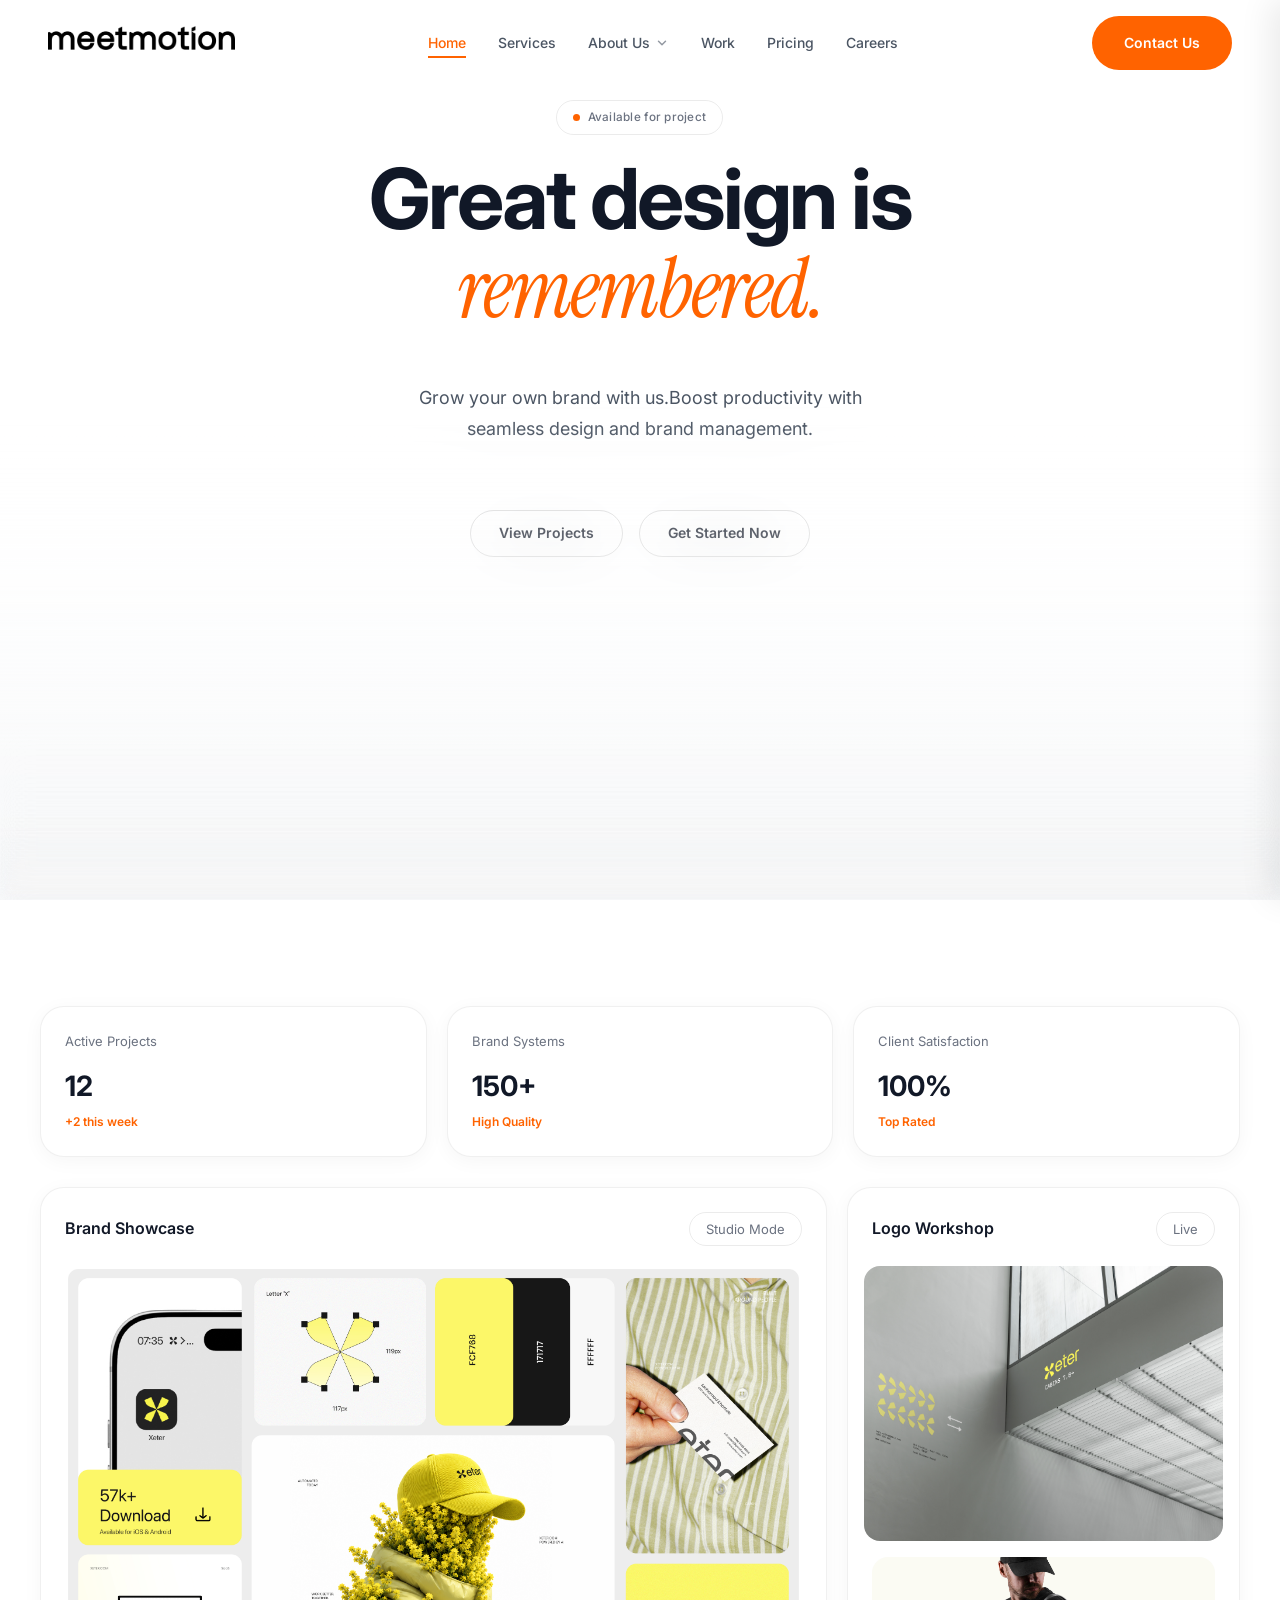
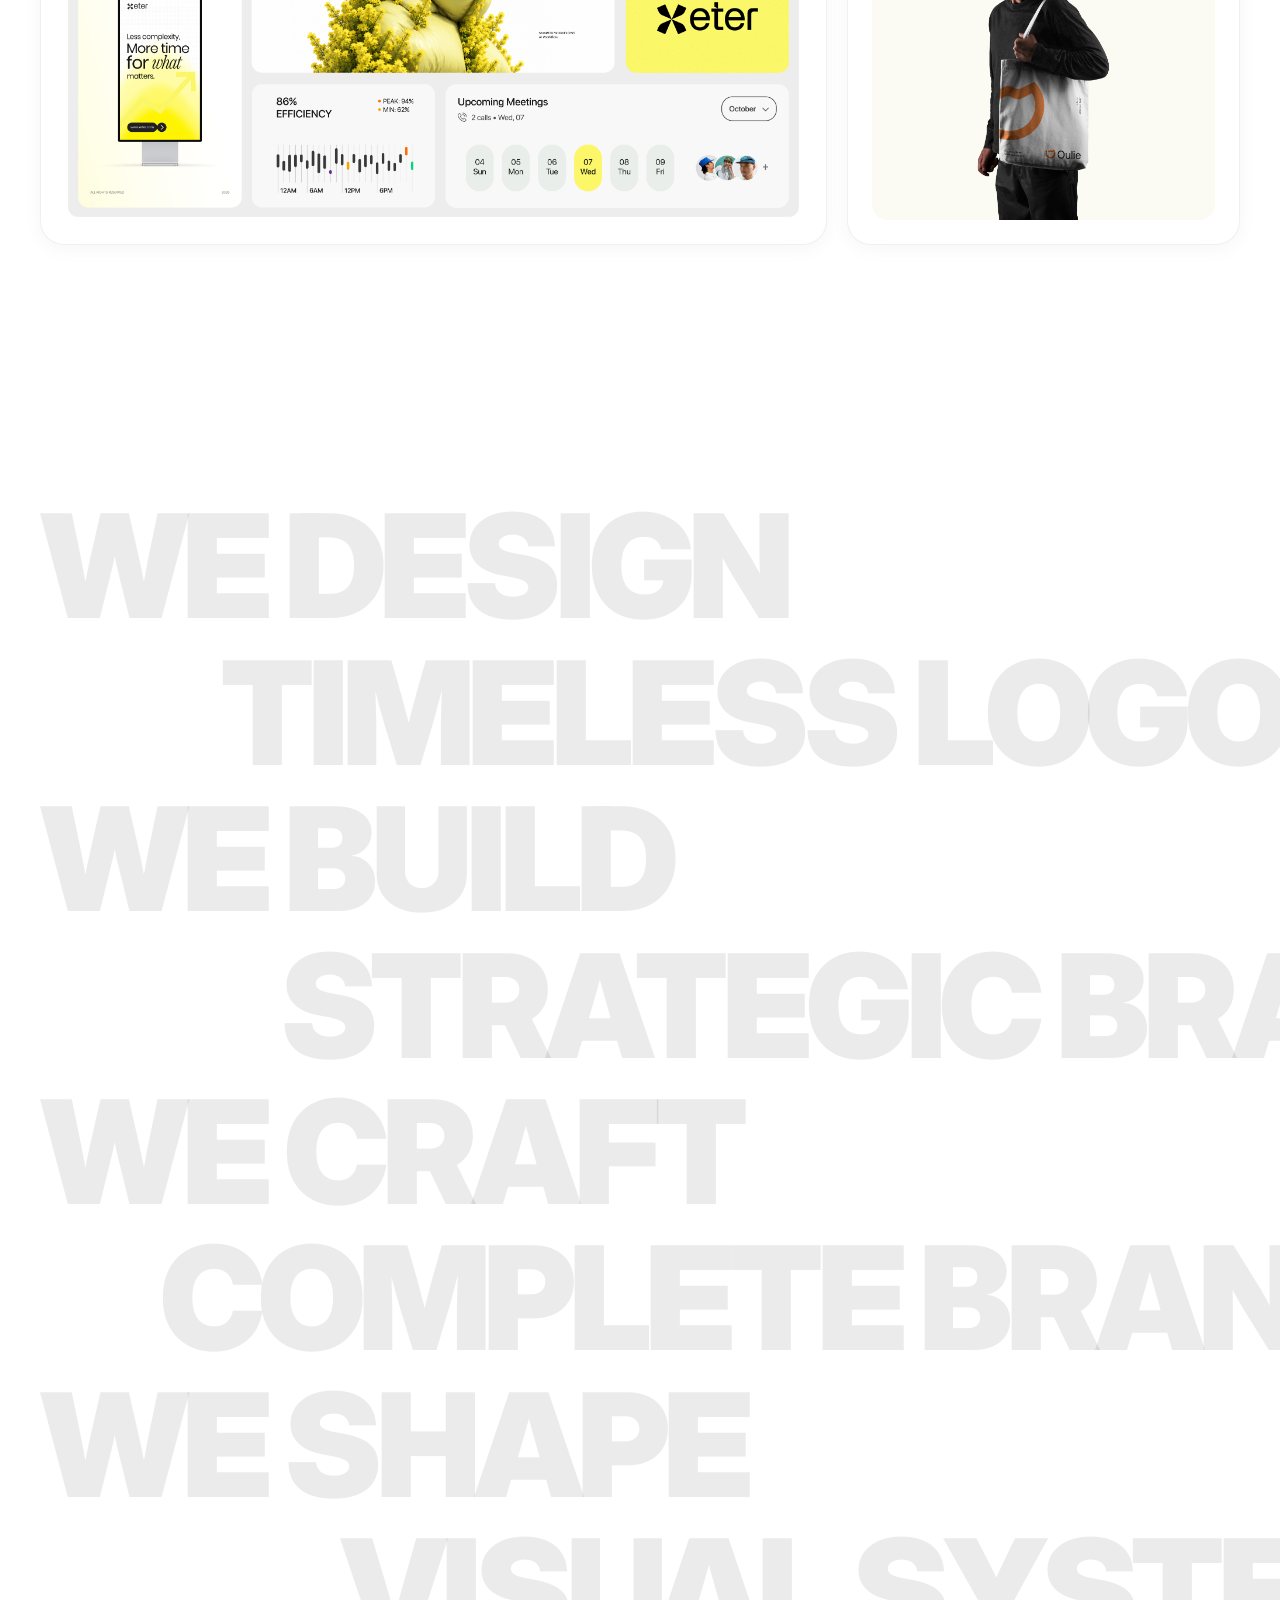
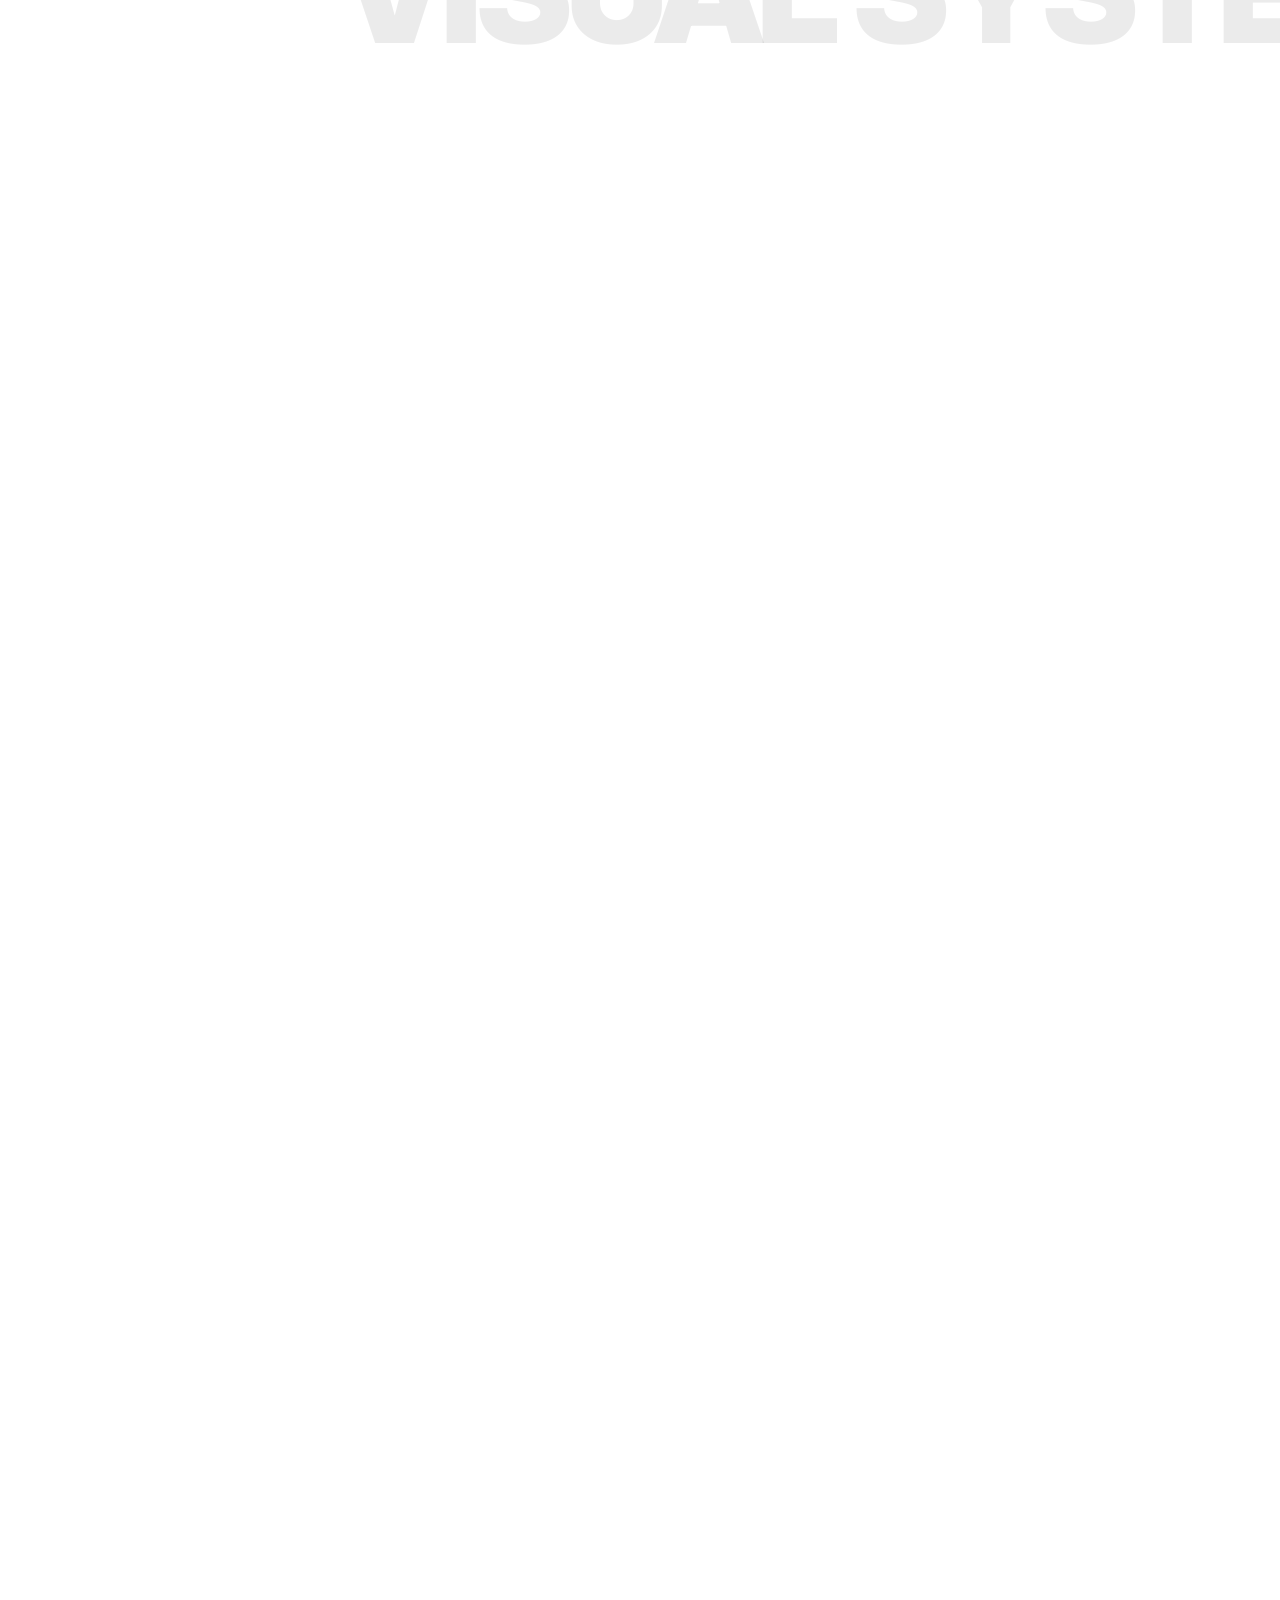
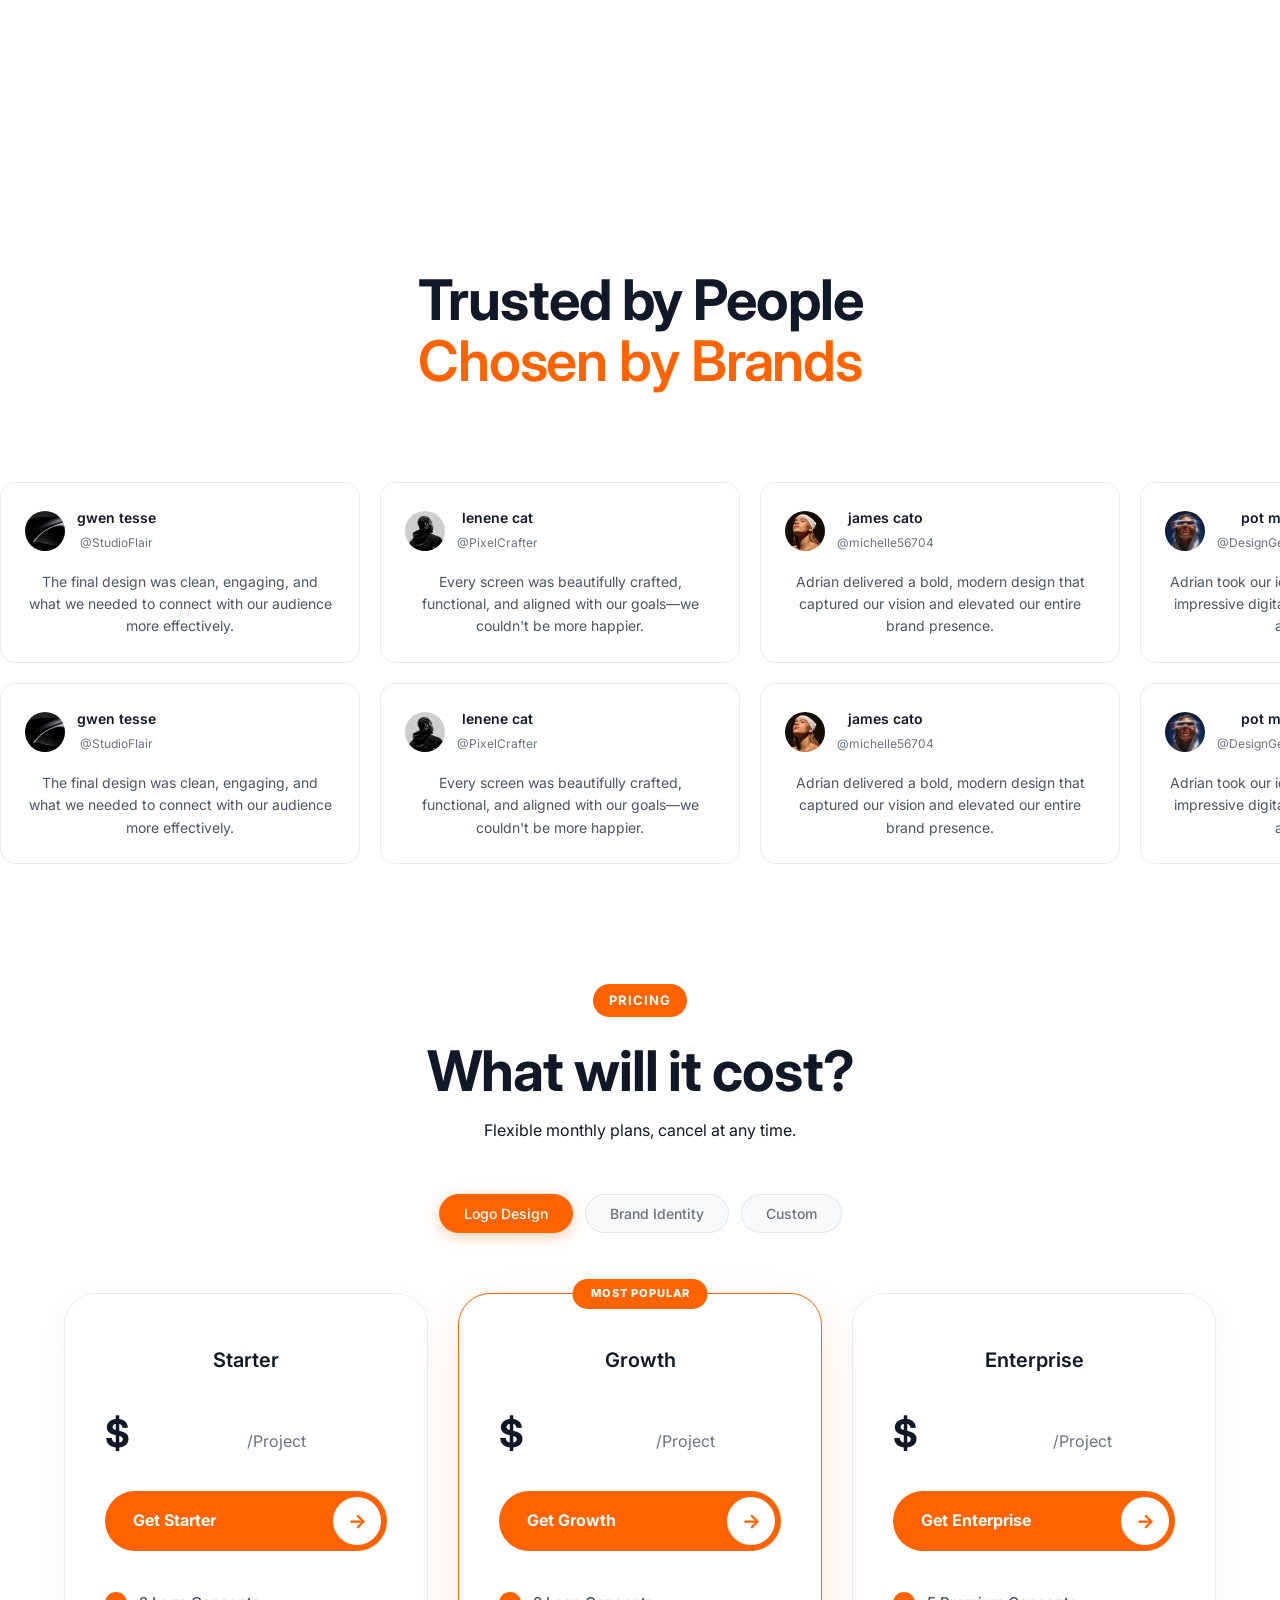
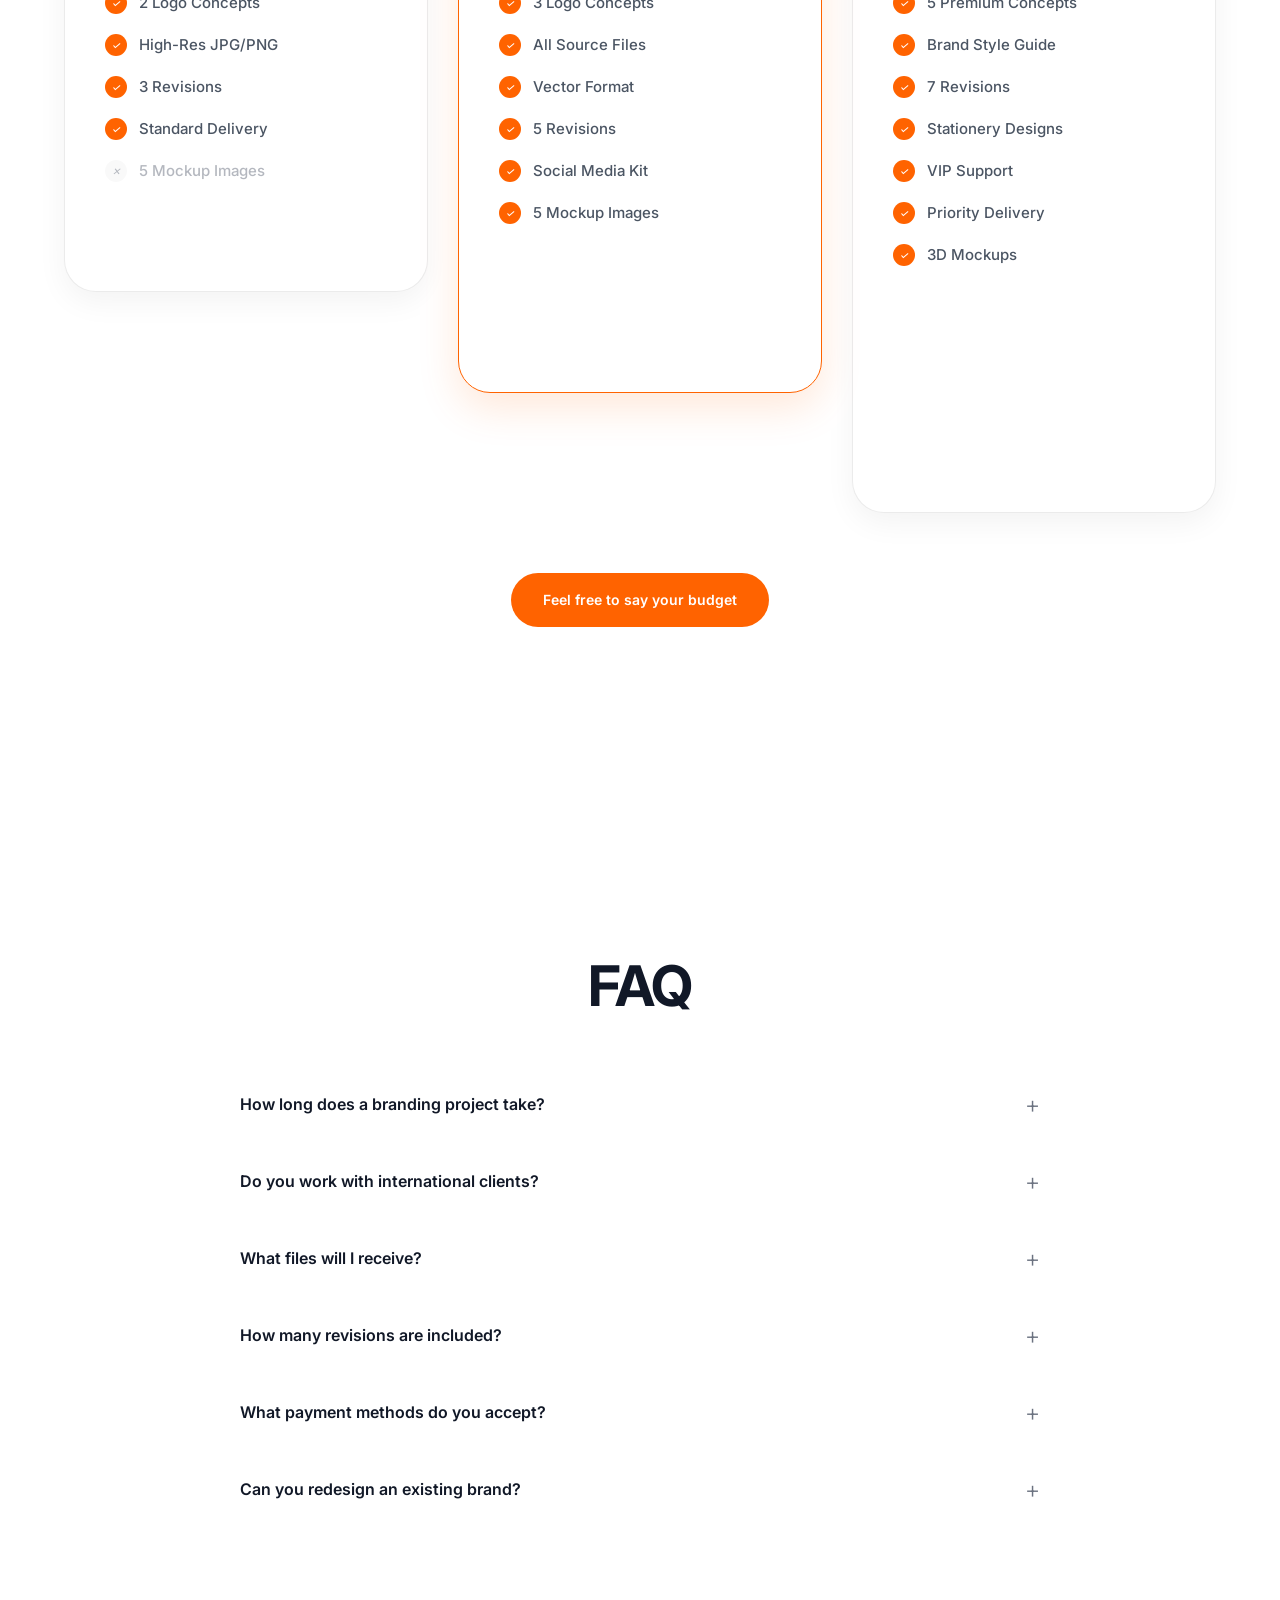
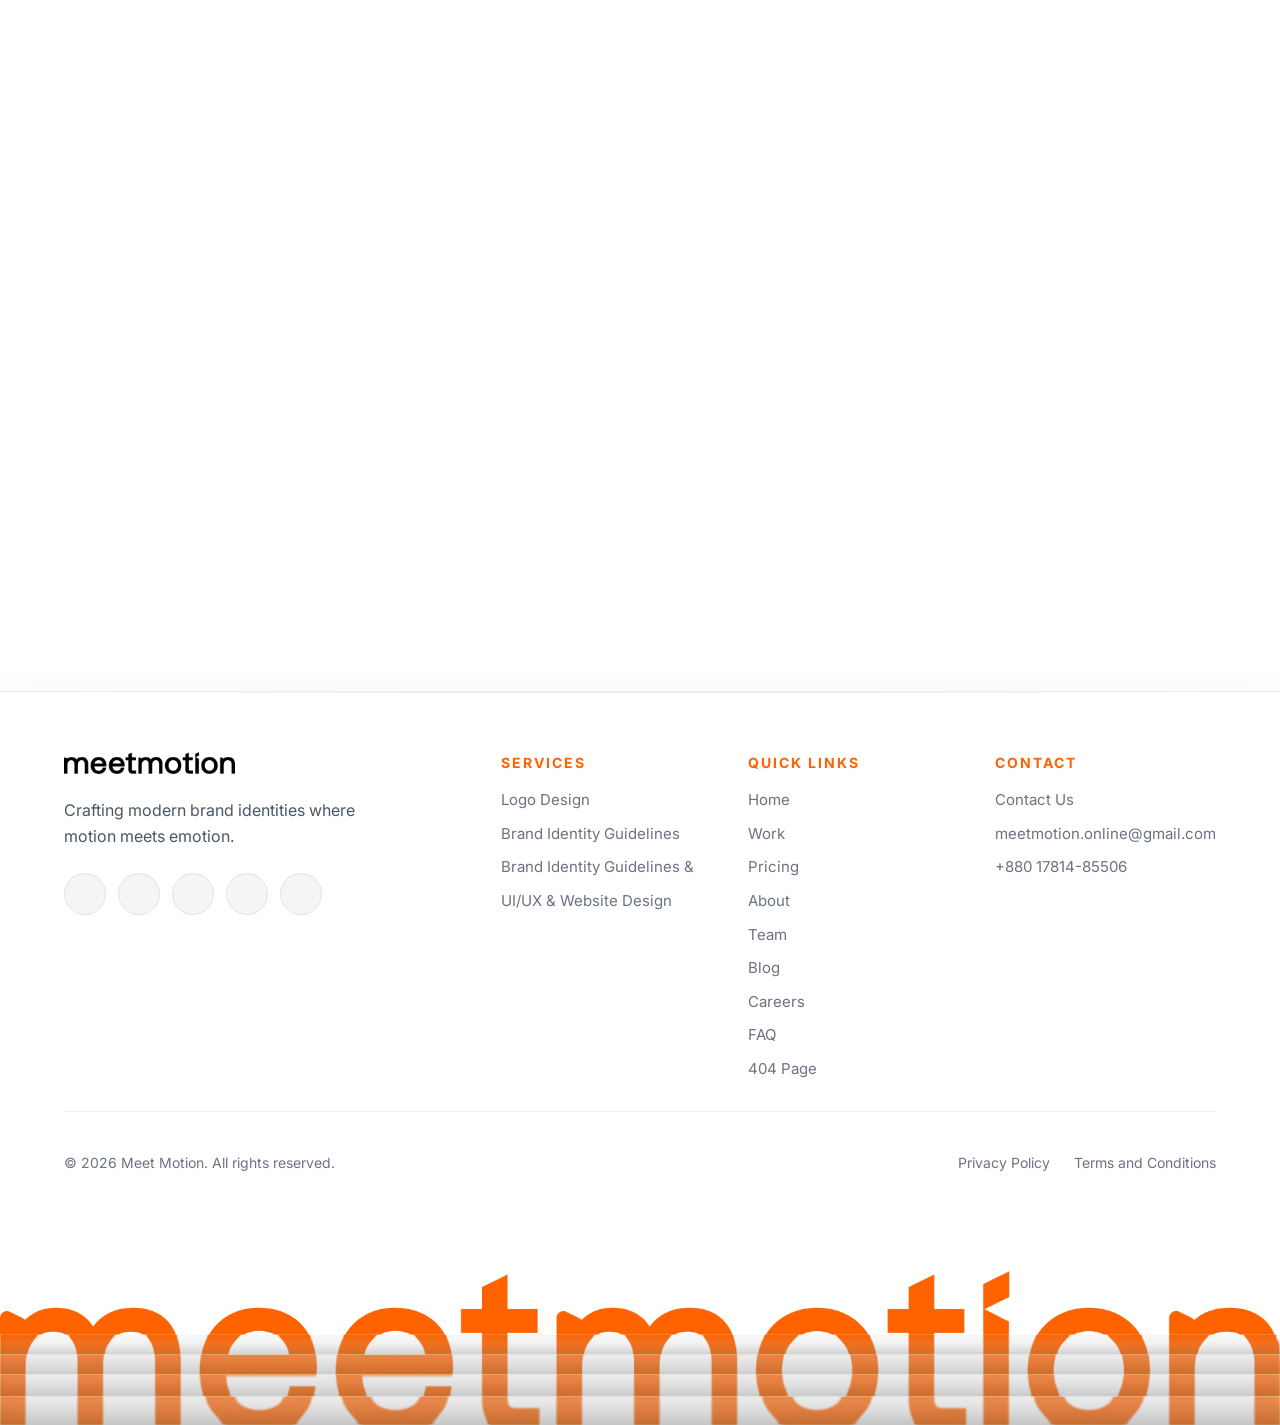
==== index.html @ baa7049e "Update index.html" ====
<!DOCTYPE html>
<html lang="en">

<head>
    <base href="./">
    <meta charset="UTF-8">
    <meta name="viewport" content="width=device-width, initial-scale=1.0">
    <title>Meet Motion - Leading Global Brand Identity & Logo Design Agency</title>
    <meta name="google-site-verification" content="uB5u7b-gd9PgR2e87PWN6yOAzTeaX3mtrgbeI2AuTjE"/>
    <meta name="description"
        content="Grow your own brand with us.Boost productivity with seamless design and brand management.">
    <link rel="icon" type="image/png" sizes="32x32" href="assets/assets/logo/favicon.png">
    <link rel="shortcut icon" type="image/png" href="https://i.pinimg.com/736x/eb/e6/d0/ebe6d096cf34a4b1e7d92ce4741f7234.jpg">
    <link rel="apple-touch-icon" href="https://i.pinimg.com/736x/eb/e6/d0/ebe6d096cf34a4b1e7d92ce4741f7234.jpg">
    <meta name="application-name" content="Meet Motion">
    <meta name="theme-color" content="#ffffff">
    <link rel="sitemap" type="application/xml" title="Sitemap" href="https://meetmotion.cc/sitemap.xml">
    <!-- Facebook -->
    <meta property="og:type" content="website">
    <meta property="og:site_name" content="Meet Motion">
    <meta property="og:url" content="https://meetmotion.cc/">
    <meta property="og:title" content="Meet Motion - Leading Global Brand Identity & Logo Design Agency">
    <meta property="og:description"
        content="Grow your own brand with us. Boost productivity with seamless design and brand management.">
    <meta property="og:image" content="https://i.pinimg.com/736x/c8/25/fd/c825fdcafc73e5d2fc8935066fdfcbcc.jpg">
    <meta name="p:domain_verify" content="a98ca66b0b71af43f98be2a12dd5a432"/>

    <!-- Twitter -->
    <meta name="twitter:card" content="summary_large_image">
    <meta name="twitter:url" content="https://meetmotion.cc/">
    <meta name="twitter:title" content="Meet Motion - Leading Global Brand Identity & Logo Design Agency">
    <meta name="twitter:description"
        content="Grow your own brand with us. Boost productivity with seamless design and brand management.">
    <meta name="twitter:image" content="https://i.pinimg.com/736x/c8/25/fd/c825fdcafc73e5d2fc8935066fdfcbcc.jpg">
    <!-- Fonts -->
    <link rel="preconnect" href="https://fonts.googleapis.com">
    <link rel="preconnect" href="https://fonts.gstatic.com" crossorigin>
    <link
        href="https://fonts.googleapis.com/css2?family=Instrument+Serif:ital@1&family=Inter:wght@300;400;500;600;700;900&family=Playfair+Display:ital,wght@0,700;1,400;1,700&family=Plus+Jakarta+Sans:wght@700&display=swap"
        rel="stylesheet">
    <!-- Phosphor Icons -->
    <script src="https://unpkg.com/@phosphor-icons/web@2.0.3"></script>
    <!-- Swiper CSS -->
    <link rel="stylesheet" href="https://cdn.jsdelivr.net/npm/swiper@11/swiper-bundle.min.css" />
    <!-- Styles -->
    <link rel="stylesheet" href="css/style.css">
    <!-- ===== STRUCTURED DATA (JSON-LD) for Sitelinks ===== -->
    <script type="application/ld+json">
    {
        "@context": "https://schema.org",
        "@type": "WebSite",
        "name": "Meet Motion",
        "alternateName": "Meet Motion Agency",
        "url": "https://meetmotion.cc/",
        "description": "Meet Motion is a leading brand identity and logo design agency. We craft premium visual identities, logos, and strategic brand systems for forward-thinking businesses.",
        "potentialAction": {
            "@type": "SearchAction",
            "target": {
                "@type": "EntryPoint",
                "urlTemplate": "https://meetmotion.cc/?s={search_term_string}"
            },
            "query-input": "required name=search_term_string"
        }
    }
    </script>
    <script type="application/ld+json">
    {
        "@context": "https://schema.org",
        "@type": "Organization",
        "name": "Meet Motion",
        "url": "https://meetmotion.cc/",
        "logo": "https://meetmotion.cc/assets/assets/logo/005.png",
        "sameAs": [
            "https://www.behance.net/meetmotionagency",
            "https://dribbble.com/meetmotionagency",
            "https://www.instagram.com/meetmotion.agency/",
            "https://www.facebook.com/meetmotion.agency/",
            "https://x.com/meet_motion"
        ],
        "contactPoint": {
            "@type": "ContactPoint",
            "telephone": "+880-1781-485506",
            "contactType": "customer service",
            "email": "meetmotion.online@gmail.com"
        }
    }
    </script>
    <script type="application/ld+json">
    {
        "@context": "https://schema.org",
        "@type": "ItemList",
        "name": "Meet Motion Site Navigation",
        "itemListElement": [
            {
                "@type": "SiteLinksSearchBox",
                "position": 1,
                "name": "Meet Motion",
                "url": "https://meetmotion.cc/",
                "description": "Meet Motion is a leading global brand identity & logo design agency. Grow your brand with seamless design and brand management."
            },
            {
                "@type": "ListItem",
                "position": 2,
                "name": "About Us",
                "url": "https://meetmotion.cc/about-us/",
                "description": "Meet Motion is a creative agency redefining brand identities through strategic design and motion. Learn our story, values, and team."
            },
            {
                "@type": "ListItem",
                "position": 3,
                "name": "Our Case Study",
                "url": "https://meetmotion.cc/case-study/",
                "description": "Discover how Meet Motion creates impactful designs that deliver results. Explore our portfolio of brand identities and logo designs."
            },
            {
                "@type": "ListItem",
                "position": 4,
                "name": "Contact Us",
                "url": "https://meetmotion.cc/contact-us/",
                "description": "Get in touch with Meet Motion. An experience design agency focusing on building functional, premium brand identities for your business."
            },
            {
                "@type": "ListItem",
                "position": 5,
                "name": "Services",
                "url": "https://meetmotion.cc/services/",
                "description": "Explore our premium design services — logo design, brand identity guidelines, visual identity systems, and UI/UX design."
            },
            {
                "@type": "ListItem",
                "position": 6,
                "name": "Blog",
                "url": "https://meetmotion.cc/blog/",
                "description": "Insights, ideas, and inspiration from Meet Motion studio — design thinking, brand strategy, and stories behind the brands we build."
            },
            {
                "@type": "ListItem",
                "position": 7,
                "name": "Careers",
                "url": "https://meetmotion.cc/careers/",
                "description": "Join the Meet Motion team. We are hiring passionate designers who value creativity, clarity, and collaboration."
            }
        ]
    }
    </script>
</head>

<body class="home">
    <div class="cursor-follower"></div>
    <div class="bottom-blur" aria-hidden="true">
        <span></span><span></span><span></span><span></span><span></span>
    </div>

   

    <!-- ============ NAVBAR ============ -->
    <header class="navbar" id="navbar">
        <div class="navbar__container">
            <a href="./" class="navbar__logo">
                <img src="assets/assets/logo/005.png" alt="Meet Motion Logo" class="navbar__logo-img">
            </a>
            <nav class="navbar__nav hidden-mobile">
                <a href="./" class="navbar__link active" aria-current="page">Home</a>
                <a href="services/" class="navbar__link">Services</a>
                <!-- About Us Dropdown -->
                <div class="navbar__dropdown">
                    <button class="navbar__dropdown-trigger" aria-haspopup="true">
                        <span class="navbar__dropdown-text">About Us</span>
                        <svg class="navbar__dropdown-chevron" viewBox="0 0 24 24" fill="none" stroke="currentColor"
                            stroke-width="2.5" stroke-linecap="round" stroke-linejoin="round">
                            <polyline points="6 9 12 15 18 9" />
                        </svg>
                    </button>
                    <div class="navbar__dropdown-menu" role="menu">
                        <div class="navbar__dropdown-menu-inner">
                            <a href="about-us/" class="navbar__dropdown-item" role="menuitem">
                                <span class="navbar__dropdown-item-icon"><i class="ph ph-info"></i></span>
                                About Us
                            </a>
                            <a href="team/" class="navbar__dropdown-item" role="menuitem">
                                <span class="navbar__dropdown-item-icon"><i class="ph ph-users-three"></i></span>
                                Meet our team
                            </a>
                            <a href="blog/" class="navbar__dropdown-item" role="menuitem">
                                <span class="navbar__dropdown-item-icon"><i class="ph ph-users-three"></i></span>
                                Blog
                            </a>
                            <div class="navbar__dropdown-divider"></div>
                            <a href="blog/" class="navbar__dropdown-item" role="menuitem">
                                <span class="navbar__dropdown-item-icon"><i class="ph ph-tag"></i></span>
                                Tag
                            </a>
                            <a href="404/" class="navbar__dropdown-item" role="menuitem">
                                <span class="navbar__dropdown-item-icon"><i class="ph ph-warning-circle"></i></span>
                                404
                            </a>
                        </div>
                    </div>
                </div>
                <a href="case-study/" class="navbar__link">Work</a>
                <a href="pricing-plan/" class="navbar__link">Pricing</a>
                <a href="careers/" class="navbar__link">Careers</a>
            </nav>
            <a href="contact-us/" class="btn btn--premium hidden-mobile"><span class="btn-text-roll"
                    data-text="Contact Us">Contact Us</span></a>
            <button class="navbar__hamburger hidden-desktop" id="hamburger" aria-label="Open menu">
                <span></span><span></span><span></span>
            </button>
        </div>
        <!-- Mobile Menu Overlay -->
        <div class="navbar__mobile-overlay" id="mobileOverlay"></div>

        <!-- Mobile Menu -->
        <div class="navbar__mobile-menu" id="mobileMenu">
            <a href="./" class="navbar__mobile-link active" aria-current="page">Home</a>
            <a href="services/" class="navbar__mobile-link">Services</a>
            <!-- About Us Mobile Dropdown -->
            <div class="navbar__mobile-dropdown">
                <div class="navbar__mobile-dropdown-trigger" id="mobileAboutTrigger">
                    About Us
                    <svg class="navbar__dropdown-chevron" viewBox="0 0 24 24" fill="none" stroke="currentColor"
                        stroke-width="2.5" stroke-linecap="round" stroke-linejoin="round">
                        <polyline points="6 9 12 15 18 9" />
                    </svg>
                </div>
                <div class="navbar__mobile-dropdown-list" id="mobileAboutList">
                    <a href="about-us/" class="navbar__mobile-link">About Us</a>
                    <a href="team/" class="navbar__mobile-link">Meet our team</a>
                    <a href="blog/" class="navbar__mobile-link">Tag</a>
                    <a href="404/" class="navbar__mobile-link">404</a>
                </div>
            </div>
            <a href="case-study/" class="navbar__mobile-link">Work</a>
            <a href="pricing-plan/" class="navbar__mobile-link">Pricing</a>
            <a href="blog/" class="navbar__mobile-link">Blog</a>
            <a href="careers/" class="navbar__mobile-link">Careers</a>
            <a href="contact-us/" class="navbar__mobile-link">Contact Us</a>
            <div class="footer__socials navbar__mobile-socials">
                <a href="https://www.behance.net/meetmotionagency" target="_blank" rel="noopener noreferrer"
                    class="footer__social-link" aria-label="Behance">
                    <i class="ph ph-behance-logo"></i>
                </a>
                <a href="https://dribbble.com/meetmotionagency" target="_blank" rel="noopener noreferrer"
                    class="footer__social-link" aria-label="Dribbble">
                    <i class="ph ph-dribbble-logo"></i>
                </a>
                <a href="https://www.instagram.com/meetmotion.agency/" target="_blank" rel="noopener noreferrer"
                    class="footer__social-link" aria-label="Instagram">
                    <i class="ph ph-instagram-logo"></i>
                </a>
                <a href="https://www.facebook.com/meetmotion.agency/" target="_blank" rel="noopener noreferrer"
                    class="footer__social-link" aria-label="Facebook">
                    <i class="ph ph-facebook-logo"></i>
                </a>
                <a href="https://x.com/meet_motion" target="_blank" rel="noopener noreferrer"
                    class="footer__social-link" aria-label="Twitter">
                    <i class="ph ph-twitter-logo"></i>
                </a>
            </div>
        </div>
    </header>

    <!-- ============ HERO ============ -->
    <section class="hero" id="hero">
        <div class="container">
            <div class="hero__badge reveal">
                <span class="hero__badge-dot"></span>
                <span>Available for project</span>
            </div>
            <h1 class="hero__title">
                Great design is<br><em class="hero__italic">remembered.</em>
            </h1><br>
            <p class="hero__subtitle reveal" style="--delay:0.5s">
                Grow your own brand with us.Boost productivity with <br>seamless design and brand management.
            </p><br>
            <div class="hero__ctas reveal" style="--delay:0.7s">
                <a href="case-study/" class="btn btn--outline"><span class="btn-text-roll"
                        data-text="View Projects">View
                        Projects</span></a>
                <a href="pricing-plan/" class="btn btn--outline"><span class="btn-text-roll"
                        data-text="Get Started Now">Get Started Now</span></a>
            </div>
            <br><br>
            <!-- Logo Marquee -->
            <div class="logo-marquee-wrap reveal" style="--delay:0.9s">
                <div class="logo-marquee__track logo-marquee__track--left">
                    <div class="logo-marquee__inner">
                    <img src="assets/assets/moving logo/1.png" alt="Client Logo" class="logo-marquee__img">
                    <img src="assets/assets/moving logo/2.png" alt="Client Logo" class="logo-marquee__img">
                    <img src="assets/assets/moving logo/3.png" alt="Client Logo" class="logo-marquee__img">
                    <img src="assets/assets/moving logo/4.png" alt="Client Logo" class="logo-marquee__img">
                    <img src="assets/assets/moving logo/5.png" alt="Client Logo" class="logo-marquee__img">
                    <img src="assets/assets/moving logo/6.png" alt="Client Logo" class="logo-marquee__img">
                    <img src="assets/assets/moving logo/7.png" alt="Client Logo" class="logo-marquee__img">
                    <img src="assets/assets/moving logo/8.png" alt="Client Logo" class="logo-marquee__img">
                    <img src="assets/assets/moving logo/9.png" alt="Client Logo" class="logo-marquee__img">
                    <img src="assets/assets/moving logo/10.png" alt="Client Logo" class="logo-marquee__img">
                    <img src="assets/assets/moving logo/11.png" alt="Client Logo" class="logo-marquee__img">
                    <img src="assets/assets/moving logo/12.png" alt="Client Logo" class="logo-marquee__img">
                    <img src="assets/assets/moving logo/1.png" alt="Client Logo" class="logo-marquee__img">
                    <img src="assets/assets/moving logo/2.png" alt="Client Logo" class="logo-marquee__img">
                    <img src="assets/assets/moving logo/3.png" alt="Client Logo" class="logo-marquee__img">
                    <img src="assets/assets/moving logo/4.png" alt="Client Logo" class="logo-marquee__img">
                    </div>
                </div>
                <div class="logo-marquee__track logo-marquee__track--right">
                    <div class="logo-marquee__inner">
                    <img src="assets/assets/moving logo/4.png" alt="Client Logo" class="logo-marquee__img">
                    <img src="assets/assets/moving logo/3.png" alt="Client Logo" class="logo-marquee__img">
                    <img src="assets/assets/moving logo/2.png" alt="Client Logo" class="logo-marquee__img">
                    <img src="assets/assets/moving logo/1.png" alt="Client Logo" class="logo-marquee__img">
                    <img src="assets/assets/moving logo/12.png" alt="Client Logo" class="logo-marquee__img">
                    <img src="assets/assets/moving logo/11.png" alt="Client Logo" class="logo-marquee__img">
                    <img src="assets/assets/moving logo/10.png" alt="Client Logo" class="logo-marquee__img">
                    <img src="assets/assets/moving logo/9.png" alt="Client Logo" class="logo-marquee__img">
                    <img src="assets/assets/moving logo/8.png" alt="Client Logo" class="logo-marquee__img">
                    <img src="assets/assets/moving logo/7.png" alt="Client Logo" class="logo-marquee__img">
                    <img src="assets/assets/moving logo/6.png" alt="Client Logo" class="logo-marquee__img">
                    <img src="assets/assets/moving logo/5.png" alt="Client Logo" class="logo-marquee__img">
                    <img src="assets/assets/moving logo/4.png" alt="Client Logo" class="logo-marquee__img">
                    <img src="assets/assets/moving logo/3.png" alt="Client Logo" class="logo-marquee__img">
                    <img src="assets/assets/moving logo/2.png" alt="Client Logo" class="logo-marquee__img">
                    <img src="assets/assets/moving logo/1.png" alt="Client Logo" class="logo-marquee__img">
                    </div>
                </div>
            </div>
         </div>
    </section>

  

  
                <!-- Main Content -->
                <main class="dashboard-content">
                    <!-- Stats Grid -->
                    <div class="dashboard-stats-grid">
                        <div class="stat-card">
                            <div class="stat-card__label">Active Projects</div>
                            <div class="stat-card__value">12</div>
                            <div class="stat-card__growth">+2 this week</div>
                        </div>
                        <div class="stat-card">
                            <div class="stat-card__label">Brand Systems</div>
                            <div class="stat-card__value">150+</div>
                            <div class="stat-card__growth">High Quality</div>
                        </div>
                        <div class="stat-card">
                            <div class="stat-card__label">Client Satisfaction</div>
                            <div class="stat-card__value">100%</div>
                            <div class="stat-card__growth">Top Rated</div>
                        </div>
                    </div>

                    <!-- Main Showcase Grid -->
                    <div class="dashboard-main-grid">
                        <!-- Primary Showcase -->
                        <div class="showcase-card">
                            <div class="showcase-card__header">
                                <h3 class="showcase-card__title">Brand Showcase</h3>
                                <div class="tag">Studio Mode</div>
                            </div>
                            <div class="showcase-card__visual">
                                <img src="assets/project_image/bento1.jpg"
                                    alt="Brand Guidelines" class="showcase-card__img">
                            </div>
                        </div>
                        <!-- Secondary Info/Partners -->
                        <div class="showcase-card">
                            <div class="showcase-card__header">
                                <h3 class="showcase-card__title">Logo Workshop</h3>
                                <div class="tag">Live</div>
                            </div>
                            <div class="showcase-card__visual" style="margin: 0 16px 16px;">
                                <img src="assets/project_image/2.jpg"
                                    alt="Logo Design" class="showcase-card__img" style="opacity: 1;">
                            </div><div class="showcase-card__visual">
                                <img src="assets/project_image/1.jpg"
                                    alt="Brand Guidelines" class="showcase-card__img">
                            </div>
                        </div>
                    </div>
                </main>
            </div>
        </div>
        <div class="feature-showcase__mask"></div>
    </section>
    <!-- ============ SCROLL TYPOGRAPHY SECTION ============ -->
    <section class="scroll-type-section" id="scroll-type">
        <div class="container--wide">
            <div class="scroll-reveal-text">
                <span class="scroll-reveal-line" data-text="WE DESIGN">WE DESIGN</span>
                <span class="scroll-reveal-line" data-text="TIMELESS LOGOS" style="margin-left: 15%;">TIMELESS
                    LOGOS</span>
                <span class="scroll-reveal-line" data-text="WE BUILD">WE BUILD</span>
                <span class="scroll-reveal-line" data-text="STRATEGIC BRAND IDENTITIES"
                    style="margin-left: 20%;">STRATEGIC BRAND IDENTITIES</span>
                <span class="scroll-reveal-line" data-text="WE CRAFT">WE CRAFT</span>
                <span class="scroll-reveal-line" data-text="COMPLETE BRAND IDENTITY GUIDELINES"
                    style="margin-left: 10%;">COMPLETE BRAND IDENTITY GUIDELINES</span>
                <span class="scroll-reveal-line" data-text="WE SHAPE">WE SHAPE</span>
                <span class="scroll-reveal-line" data-text="VISUAL SYSTEMS THAT SCALE" style="margin-left: 25%;">VISUAL
                    SYSTEMS THAT SCALE</span>
            </div>
        </div>
    </section>

    <!-- ============ SERVICES ============ -->
            <section class="services" id="services" style="padding: 0; background: transparent;">
                <div class="container" style="padding: 0;">
                    <div class="section-header reveal">
                        <h2 class="section-title">What We <em>Offer</em></h2>
                        <p class="section-subtitle reveal-fade" style="--delay:0.3s">We blend strategy and creativity to
                            build
                            brands that leave a lasting impression.</p>
                    </div>

                    <div class="services__stack">
                        <!-- Card 1 -->
                        <div class="services__card reveal" id="service-1">
                            <div class="services__card-content">
                                <h3 class="services__card-title">Logo Design</h3>
                                <p class="services__card-desc">A logo is your brand's first impression. We design clean,
                                    memorable, and versatile logos that capture the essence of your business.</p>
                                <ul class="services__card-list">
                                    <li>Custom Logo Concepts</li>
                                    <li>Typography & Iconography</li>
                                    <li>Multiple Format Delivery</li>
                                </ul>
                            </div>
                            <div class="services__card-image">
                                <img src="https://i.pinimg.com/736x/64/18/40/641840434c02bbee292a20c87a999081.jpg"
                                    alt="Logo Design">
                            </div>
                        </div>

                        <!-- Card 2 -->
                        <div class="services__card reveal" id="service-2">
                            <div class="services__card-content">
                                <h3 class="services__card-title">Guidelines Design</h3>
                                <p class="services__card-desc">Your brand is more than a logo. We build complete brand
                                    identity systems — from color palettes to visual language.</p>
                                <ul class="services__card-list">
                                    <li>Color & Typography Systems</li>
                                    <li>Visual Language & Patterns</li>
                                    <li>Brand Collateral</li>
                                </ul>
                            </div>
                            <div class="services__card-image">
                                <img src="https://i.pinimg.com/736x/2c/5d/ec/2c5decc66af79cf57d31a78d1b9e7316.jpg"
                                    alt="Brand Identity Design">
                            </div>
                        </div>

                        <!-- Card 3 -->
                        <div class="services__card reveal" id="service-3">
                            <div class="services__card-content">
                                <h3 class="services__card-title">Visual Identity Design</h3>
                                <p class="services__card-desc">Consistency is the key to a strong brand. We create
                                    detailed brand guidelines that ensure your visual identity stays cohesive.</p>
                                <ul class="services__card-list">
                                    <li>Logo Usage Rules</li>
                                    <li>Brand Voice & Tone</li>
                                    <li>Do's & Don'ts Documentation</li>
                                </ul>
                            </div>
                            <div class="services__card-image">
                                <img src="https://i.pinimg.com/736x/99/57/5f/99575fd663d8a055f57a9ae8687b4e66.jpg"
                                    alt="Guidelines Design">
                            </div>
                        </div>

                        <!-- Card 4 -->
                        <div class="services__card reveal" id="service-4">
                            <div class="services__card-content">
                                <h3 class="services__card-title">UI/XI & Website Design</h3>
                                <p class="services__card-desc">The complete package — combining brand identity design
                                    with comprehensive guidelines and a full suite of visual assets.</p>
                                <ul class="services__card-list">
                                    <li>Full Brand System</li>
                                    <li>Social Media Templates</li>
                                    <li>Stationery & Print Assets</li>
                                </ul>
                            </div>
                            <div class="services__card-image">
                                <img src="assets/project_image/3.jpg"
                                    alt="Brand Guidelines & Visuals">
                            </div>
                        </div>
                    </div>
                </div>
            </section>




    <!-- ============ PORTFOLIO ============ -->
    <section class="portfolio" id="portfolio">
        <div class="container">
            <div class="section-header section-header--row reveal">
                <h2 class="section-title">Our Latest <em>Projects</em></h2>
                <a href="case-study/" class="btn btn--outline btn--sm"><span class="btn-text-roll"
                        data-text="See All Projects">See All Projects</span></a>
            </div>
            <div class="portfolio__grid">
                        <a href="https://www.behance.net/gallery/256790633/Xeter-Brand-Identity-Guidelines" target="_blank"
                            class="portfolio__card reveal">
                            <div class="portfolio__img-wrap">
                                <img src="https://i.pinimg.com/1200x/c7/22/59/c72259739160f89b97080194244059f6.jpg"
                                    alt="Uceha Brand Identity" class="portfolio__img">
                                <div class="portfolio__overlay">
                                </div>
                            </div>
                            <h3 class="portfolio__name">Xeter - SaaS Brand Identity & Guidelines
                            </h3>
                        </a>
                        <a href="https://www.behance.net/gallery/250597957/Deco-Brand-Identity-Case-Study"
                            target="_blank" class="portfolio__card reveal">
                            <div class="portfolio__img-wrap">
                                <img src="https://i.pinimg.com/736x/f3/94/df/f394dfeefd5951180946234bb6e4983d.jpg"
                                    alt="TEXON-Brand-Identity-Guideline" class="portfolio__img">
                                <div class="portfolio__overlay">
                                </div>
                            </div>
                            <h3 class="portfolio__name">Deco - Brand Identity</h3>
                        </a>
                        <a href="https://www.behance.net/gallery/252179323/Voftac-Brand-Identity"
                            target="_blank" class="portfolio__card reveal">
                            <div class="portfolio__img-wrap">
                                <img src="https://i.pinimg.com/736x/aa/32/f9/aa32f96b1c97017be2ca899042e6e0e6.jpg"
                                    alt="Cuddle Health Care" class="portfolio__img">
                                <div class="portfolio__overlay">
                                </div>
                            </div>
                            <h3 class="portfolio__name">Voftac - Brand Identity</h3>
                        </a>

                        <a href="https://www.behance.net/gallery/257130151/Patwary-Academy-Educational-Brand-Visual-Design"
                            target="_blank" class="portfolio__card reveal">
                            <div class="portfolio__img-wrap">
                                <img src="https://i.pinimg.com/1200x/94/0f/f0/940ff00b3658430587d396e5a1032f3b.jpg"
                                    alt="TEXON-Brand-Identity-Guideline" class="portfolio__img">
                                <div class="portfolio__overlay">
                                </div>
                            </div>
                            <h3 class="portfolio__name">Patwary Academy - Educational Brand Identity</h3>
                        </a>
                    </div>

        </div>
    </section>

    <!-- ============ ABOUT US ============ -->
    <section class="about-us" id="about">
        <div class="container">
            <div class="about-us__grid">
                <div class="about-us__content reveal">
                    <div class="section-label">About Us</div>
                    <h2 class="section-title">We craft brands<br><em> that Move</em></h2>
                    <p class="section-subtitle">Meet Motion is a specialized design studio dedicated to building
                        powerful visual identities for tech-forward brands. We believe that great design isn't just
                        about looks—it's about motion, emotion, and meaningful connection.</p>
                    <div class="about-us__features">
                        <div class="about-us__feature">
                            <i class="ph ph-strategy"></i>
                            <div>
                                <h4>Strategy First</h4>
                                <p>We don't just draw; we strategize to ensure your brand stands out.</p>
                            </div>
                        </div>
                        <div class="about-us__feature">
                            <i class="ph ph-paint-brush"></i>
                            <div>
                                <h4>Visual Excellence</h4>
                                <p>Premium aesthetics tailored to your brand's unique personality.</p>
                            </div>
                        </div>
                    </div>
                    <a href="contact-us" class="btn btn--premium" style="margin-top: 24px;"><span class="btn-text-roll"
                            data-text="Start a Project">Start a Project</span></a>

                    <!-- Careers CTA Block -->
                    <div class="about-careers-cta reveal-fade"
                        style="--delay:0.4s; margin-top: 40px; padding: 28px; border: 1px solid rgba(0,0,0,0.08); border-radius: 16px; background: #ffffff; box-shadow: 0 4px 20px rgba(0,0,0,0.04);">
                        <div style="display:flex; align-items:center; gap:10px; margin-bottom:10px;">
                            <span
                                style="width:8px;height:8px;border-radius:50%;background:#FF6300;display:inline-block;box-shadow:0 0 8px rgba(255,99,0,0.4);animation:pulse 2s infinite;"></span>
                            <span
                                style="font-size:11px;letter-spacing:0.12em;text-transform:uppercase;color:var(--text-muted);">We're
                                Hiring</span>
                        </div>
                        <h4 style="font-size:1.1rem;font-weight:600;color:var(--text-primary);margin-bottom:6px;">Be part of our
                            mission</h4>
                        <p style="font-size:0.88rem;color:var(--text-secondary);margin-bottom:16px;line-height:1.6;">If
                            you're ready to create and collaborate, we'd love to hear from you.</p>
                        <a href="careers" class="apply-btn">
                            <span class="dot"></span>
                            <span class="btn-text-roll" data-text="Apply now">Apply now</span>
                            <i class="ph ph-arrow-right"></i>
                        </a>
                    </div>
                </div>
                <div class="about-us__image reveal" style="--delay: 0.3s">
                    <div class="about-us__image-inner">
                        <img src="assets/project_image/a.jpg"
                            alt="Our Workspace">
                        <div class="about-us__image-overlay"></div>
                    </div>
                </div>
            </div>
        </div>
    </section>


    <!-- ============ TESTIMONIALS ============ -->
    <section class="testimonials" id="testimonials">
        <h2 class="section-title">Trusted by People<br><em>Chosen by Brands</em></h2>
        <p class="section-subtitle testimonials__desc reveal-fade" style="--delay:0.3s">
            150+ Audience worldwide
</p>

        </div>
        <!-- Testimonial Marquee -->
        <div class="testimonial-marquee">
            <div class="marquee-track marquee-track--left">
                <div class="testimonial-card">
                    <div class="testimonial-card__header">
                        <img src="assets/images/q3gTUOBoxKAobXGtZtKxUomvqTc.jpeg" alt="gwen tesse"
                            class="testimonial-card__avatar">
                        <div>
                            <strong class="testimonial-card__name">gwen tesse</strong>
                            <span class="testimonial-card__handle">@StudioFlair</span>
                        </div>
                    </div>
                    <p class="testimonial-card__text">The final design was clean, engaging, and what we needed to
                        connect with our audience more effectively.</p>
                </div>
                <div class="testimonial-card">
                    <div class="testimonial-card__header">
                        <img src="assets/images/WaXlGdkfxSatSGWZJDHy554oOnY.jpeg" alt="lenene cat"
                            class="testimonial-card__avatar">
                        <div>
                            <strong class="testimonial-card__name">lenene cat</strong>
                            <span class="testimonial-card__handle">@PixelCrafter</span>
                        </div>
                    </div>
                    <p class="testimonial-card__text">Every screen was beautifully crafted, functional, and aligned with
                        our goals—we couldn't be more happier.</p>
                </div>
                <div class="testimonial-card">
                    <div class="testimonial-card__header">
                        <img src="assets/images/Mxzs75CjAQiHPavkYvSDBouqE.jpg" alt="james cato"
                            class="testimonial-card__avatar">
                        <div>
                            <strong class="testimonial-card__name">james cato</strong>
                            <span class="testimonial-card__handle">@michelle56704</span>
                        </div>
                    </div>
                    <p class="testimonial-card__text">Adrian delivered a bold, modern design that captured our vision
                        and elevated our entire brand presence.</p>
                </div>
                <div class="testimonial-card">
                    <div class="testimonial-card__header">
                        <img src="assets/images/gGAatVHxsaBkem1K3ZhfBz0bv6E.jpg" alt="pot mev"
                            class="testimonial-card__avatar">
                        <div>
                            <strong class="testimonial-card__name">pot mev</strong>
                            <span class="testimonial-card__handle">@DesignGenius87</span>
                        </div>
                    </div>
                    <p class="testimonial-card__text">Adrian took our ideas and turned them into an impressive digital
                        experience that feels fresh and strategic.</p>
                </div>
                <div class="testimonial-card">
                    <div class="testimonial-card__header">
                        <img src="assets/images/jrGJGg6xzbGDfl5SSw9k5OTstC8.jpg" alt="mike lemo"
                            class="testimonial-card__avatar">
                        <div>
                            <strong class="testimonial-card__name">mike lemo</strong>
                            <span class="testimonial-card__handle">@CodeWizPro</span>
                        </div>
                    </div>
                    <p class="testimonial-card__text">From wireframes to visuals, the entire process was smooth,
                        professional, and focused on quality execution.</p>
                </div>
                <!-- Duplicated for seamless loop -->
                <div class="testimonial-card">
                    <div class="testimonial-card__header">
                        <img src="assets/images/q3gTUOBoxKAobXGtZtKxUomvqTc.jpeg" alt="gwen tesse"
                            class="testimonial-card__avatar">
                        <div>
                            <strong class="testimonial-card__name">gwen tesse</strong>
                            <span class="testimonial-card__handle">@StudioFlair</span>
                        </div>
                    </div>
                    <p class="testimonial-card__text">The final design was clean, engaging, and what we needed to
                        connect with our audience more effectively.</p>
                </div>
                <div class="testimonial-card">
                    <div class="testimonial-card__header">
                        <img src="assets/images/WaXlGdkfxSatSGWZJDHy554oOnY.jpeg" alt="lenene cat"
                            class="testimonial-card__avatar">
                        <div>
                            <strong class="testimonial-card__name">lenene cat</strong>
                            <span class="testimonial-card__handle">@PixelCrafter</span>
                        </div>
                    </div>
                    <p class="testimonial-card__text">Every screen was beautifully crafted, functional, and aligned with
                        our goals—we couldn't be more happier.</p>
                </div>
                <div class="testimonial-card">
                    <div class="testimonial-card__header">
                        <img src="assets/images/Mxzs75CjAQiHPavkYvSDBouqE.jpg" alt="james cato"
                            class="testimonial-card__avatar">
                        <div>
                            <strong class="testimonial-card__name">james cato</strong>
                            <span class="testimonial-card__handle">@michelle56704</span>
                        </div>
                    </div>
                    <p class="testimonial-card__text">Adrian delivered a bold, modern design that captured our vision
                        and elevated our entire brand presence.</p>
                </div>
                <div class="testimonial-card">
                    <div class="testimonial-card__header">
                        <img src="assets/images/gGAatVHxsaBkem1K3ZhfBz0bv6E.jpg" alt="pot mev"
                            class="testimonial-card__avatar">
                        <div>
                            <strong class="testimonial-card__name">pot mev</strong>
                            <span class="testimonial-card__handle">@DesignGenius87</span>
                        </div>
                    </div>
                    <p class="testimonial-card__text">Adrian took our ideas and turned them into an impressive digital
                        experience that feels fresh and strategic.</p>
                </div>
                <div class="testimonial-card">
                    <div class="testimonial-card__header">
                        <img src="assets/images/jrGJGg6xzbGDfl5SSw9k5OTstC8.jpg" alt="mike lemo"
                            class="testimonial-card__avatar">
                        <div>
                            <strong class="testimonial-card__name">mike lemo</strong>
                            <span class="testimonial-card__handle">@CodeWizPro</span>
                        </div>
                    </div>
                    <p class="testimonial-card__text">From wireframes to visuals, the entire process was smooth,
                        professional, and focused on quality execution.</p>
                </div>
            </div>

            <!-- Second row moving left to right -->
            <div class="marquee-track marquee-track--right">
                <div class="testimonial-card">
                    <div class="testimonial-card__header">
                        <img src="assets/images/q3gTUOBoxKAobXGtZtKxUomvqTc.jpeg" alt="gwen tesse"
                            class="testimonial-card__avatar">
                        <div>
                            <strong class="testimonial-card__name">gwen tesse</strong>
                            <span class="testimonial-card__handle">@StudioFlair</span>
                        </div>
                    </div>
                    <p class="testimonial-card__text">The final design was clean, engaging, and what we needed to
                        connect with our audience more effectively.</p>
                </div>
                <div class="testimonial-card">
                    <div class="testimonial-card__header">
                        <img src="assets/images/WaXlGdkfxSatSGWZJDHy554oOnY.jpeg" alt="lenene cat"
                            class="testimonial-card__avatar">
                        <div>
                            <strong class="testimonial-card__name">lenene cat</strong>
                            <span class="testimonial-card__handle">@PixelCrafter</span>
                        </div>
                    </div>
                    <p class="testimonial-card__text">Every screen was beautifully crafted, functional, and aligned with
                        our goals—we couldn't be more happier.</p>
                </div>
                <div class="testimonial-card">
                    <div class="testimonial-card__header">
                        <img src="assets/images/Mxzs75CjAQiHPavkYvSDBouqE.jpg" alt="james cato"
                            class="testimonial-card__avatar">
                        <div>
                            <strong class="testimonial-card__name">james cato</strong>
                            <span class="testimonial-card__handle">@michelle56704</span>
                        </div>
                    </div>
                    <p class="testimonial-card__text">Adrian delivered a bold, modern design that captured our vision
                        and elevated our entire brand presence.</p>
                </div>
                <div class="testimonial-card">
                    <div class="testimonial-card__header">
                        <img src="assets/images/gGAatVHxsaBkem1K3ZhfBz0bv6E.jpg" alt="pot mev"
                            class="testimonial-card__avatar">
                        <div>
                            <strong class="testimonial-card__name">pot mev</strong>
                            <span class="testimonial-card__handle">@DesignGenius87</span>
                        </div>
                    </div>
                    <p class="testimonial-card__text">Adrian took our ideas and turned them into an impressive digital
                        experience that feels fresh and strategic.</p>
                </div>
                <div class="testimonial-card">
                    <div class="testimonial-card__header">
                        <img src="assets/images/jrGJGg6xzbGDfl5SSw9k5OTstC8.jpg" alt="mike lemo"
                            class="testimonial-card__avatar">
                        <div>
                            <strong class="testimonial-card__name">mike lemo</strong>
                            <span class="testimonial-card__handle">@CodeWizPro</span>
                        </div>
                    </div>
                    <p class="testimonial-card__text">From wireframes to visuals, the entire process was smooth,
                        professional, and focused on quality execution.</p>
                </div>
                <!-- Duplicated for seamless loop -->
                <div class="testimonial-card">
                    <div class="testimonial-card__header">
                        <img src="assets/images/q3gTUOBoxKAobXGtZtKxUomvqTc.jpeg" alt="gwen tesse"
                            class="testimonial-card__avatar">
                        <div>
                            <strong class="testimonial-card__name">gwen tesse</strong>
                            <span class="testimonial-card__handle">@StudioFlair</span>
                        </div>
                    </div>
                    <p class="testimonial-card__text">The final design was clean, engaging, and what we needed to
                        connect with our audience more effectively.</p>
                </div>
                <div class="testimonial-card">
                    <div class="testimonial-card__header">
                        <img src="assets/images/WaXlGdkfxSatSGWZJDHy554oOnY.jpeg" alt="lenene cat"
                            class="testimonial-card__avatar">
                        <div>
                            <strong class="testimonial-card__name">lenene cat</strong>
                            <span class="testimonial-card__handle">@PixelCrafter</span>
                        </div>
                    </div>
                    <p class="testimonial-card__text">Every screen was beautifully crafted, functional, and aligned with
                        our goals—we couldn't be more happier.</p>
                </div>
                <div class="testimonial-card">
                    <div class="testimonial-card__header">
                        <img src="assets/images/Mxzs75CjAQiHPavkYvSDBouqE.jpg" alt="james cato"
                            class="testimonial-card__avatar">
                        <div>
                            <strong class="testimonial-card__name">james cato</strong>
                            <span class="testimonial-card__handle">@michelle56704</span>
                        </div>
                    </div>
                    <p class="testimonial-card__text">Adrian delivered a bold, modern design that captured our vision
                        and elevated our entire brand presence.</p>
                </div>
                <div class="testimonial-card">
                    <div class="testimonial-card__header">
                        <img src="assets/images/gGAatVHxsaBkem1K3ZhfBz0bv6E.jpg" alt="pot mev"
                            class="testimonial-card__avatar">
                        <div>
                            <strong class="testimonial-card__name">pot mev</strong>
                            <span class="testimonial-card__handle">@DesignGenius87</span>
                        </div>
                    </div>
                    <p class="testimonial-card__text">Adrian took our ideas and turned them into an impressive digital
                        experience that feels fresh and strategic.</p>
                </div>
                <div class="testimonial-card">
                    <div class="testimonial-card__header">
                        <img src="assets/images/jrGJGg6xzbGDfl5SSw9k5OTstC8.jpg" alt="mike lemo"
                            class="testimonial-card__avatar">
                        <div>
                            <strong class="testimonial-card__name">mike lemo</strong>
                            <span class="testimonial-card__handle">@CodeWizPro</span>
                        </div>
                    </div>
                    <p class="testimonial-card__text">From wireframes to visuals, the entire process was smooth,
                        professional, and focused on quality execution.</p>
                </div>
            </div>
        </div>
        </div>
    </section>


    <!-- 11. PRICING -->
    <section class="section section-dark" id="pricing">
        <div class="container">
            <div class="section-header fade-up">
                <div class="pricing-intro text-center">
                    <p class="pricing-label-top">Pricing</p>
                    <h2 class="section-title">What will it cost?</h2>
                    <p class="section-description">Flexible monthly plans, cancel at any time.</p>
                </div>
                <div class="portfolio-filter pricing-filter fade-up">
                    <button class="filter-btn active" data-pricing-filter="logo">Logo Design</button>
                    <button class="filter-btn" data-pricing-filter="branding">Brand Identity</button>
                    <button class="filter-btn" data-pricing-filter="custom">Custom</button>
                </div>

                <div class="pricing-grid stagger-reveal">
                    <!-- Logo: Starter -->
                    <div class="pricing-card reveal-up" data-pricing-filter="logo">
                        <div class="pricing-card-header">
                            <h3 class="pricing-plan">Starter</h3>
                            <div class="pricing-price">
                                <span class="currency">$</span>
                                <span class="price-reveal"><span class="amount">199</span></span>
                                <span class="period">/Project</span>
                            </div>
                        </div>
                        <a href="contact-us" class="btn">
                            <span class="btn-text-roll" data-text="Get Starter">Get Starter</span>
                            <div class="btn-arrow">→</div>
                        </a>
                        <ul class="pricing-features">
                            <li class="included"><i>✓</i> 2 Logo Concepts</li>
                            <li class="included"><i>✓</i> High-Res JPG/PNG</li>
                            <li class="included"><i>✓</i> 3 Revisions</li>
                            <li class="included"><i>✓</i> Standard Delivery</li>
                            <li class="excluded"><i>✕</i> 5 Mockup Images</li>
                        </ul>
                    </div>

                    <!-- Logo: Growth -->
                    <div class="pricing-card pricing-popular fade-up" data-pricing-filter="logo">
                        <div class="pricing-badge">Most Popular</div>
                        <div class="pricing-card-header">
                            <h3 class="pricing-plan">Growth</h3>
                            <div class="pricing-price">
                                <span class="currency">$</span>
                                <span class="price-reveal"><span class="amount">399</span></span>
                                <span class="period">/Project</span>
                            </div>
                        </div>
                        <a href="contact-us" class="btn">
                            <span class="btn-text-roll" data-text="Get Growth">Get Growth</span>
                            <div class="btn-arrow">→</div>
                        </a>
                        <ul class="pricing-features">
                            <li class="included"><i>✓</i> 3 Logo Concepts</li>
                            <li class="included"><i>✓</i> All Source Files</li>
                            <li class="included"><i>✓</i> Vector Format</li>
                            <li class="included"><i>✓</i> 5 Revisions</li>
                            <li class="included"><i>✓</i> Social Media Kit</li>
                            <li class="included"><i>✓</i> 5 Mockup Images</li>
                        </ul>
                    </div>

                    <!-- Logo: Enterprise -->
                    <div class="pricing-card reveal-up" data-pricing-filter="logo">
                        <div class="pricing-card-header">
                            <h3 class="pricing-plan">Enterprise</h3>
                            <div class="pricing-price">
                                <span class="currency">$</span>
                                <span class="price-reveal"><span class="amount">500</span></span>
                                <span class="period">/Project</span>
                            </div>
                        </div>
                        <a href="contact-us" class="btn">
                            <span class="btn-text-roll" data-text="Get Enterprise">Get Enterprise</span>
                            <div class="btn-arrow">→</div>
                        </a>
                        <ul class="pricing-features">
                            <li class="included"><i>✓</i> 5 Premium Concepts</li>
                            <li class="included"><i>✓</i> Brand Style Guide</li>
                            <li class="included"><i>✓</i> 7 Revisions</li>
                            <li class="included"><i>✓</i> Stationery Designs</li>
                            <li class="included"><i>✓</i> VIP Support</li>
                            <li class="included"><i>✓</i> Priority Delivery</li>
                            <li class="included"><i>✓</i> 3D Mockups</li>
                        </ul>
                    </div>

                    <!-- Branding: Starter -->
                    <div class="pricing-card reveal-up" data-pricing-filter="branding" style="display:none;">
                        <div class="pricing-card-header">
                            <h3 class="pricing-plan">Starter</h3>
                            <div class="pricing-price">
                                <span class="currency">$</span>
                                <span class="price-reveal"><span class="amount">699</span></span>
                                <span class="period">/Project</span>
                            </div>
                        </div>
                        <a href="contact-us" class="btn">
                            <span class="btn-text-roll" data-text="Get Starter">Get Starter</span>
                            <div class="btn-arrow">→</div>
                        </a>
                        <ul class="pricing-features">
                            <li class="included"><i>✓</i> Logo Pack</li>
                            <li class="included"><i>✓</i> Basic Color Palette</li>
                            <li class="included"><i>✓</i> Typography</li>
                        </ul>
                    </div>

                    <!-- Branding: Growth -->
                    <div class="pricing-card pricing-popular fade-up" data-pricing-filter="branding"
                        style="display:none;">
                        <div class="pricing-badge">Most Popular</div>
                        <div class="pricing-card-header">
                            <h3 class="pricing-plan">Growth</h3>
                            <div class="pricing-price">
                                <span class="currency">$</span>
                                <span class="price-reveal"><span class="amount">999</span></span>
                                <span class="period">/Project</span>
                            </div>
                        </div>
                        <a href="contact-us" class="btn">
                            <span class="btn-text-roll" data-text="Get Growth">Get Growth</span>
                            <div class="btn-arrow">→</div>
                        </a>
                        <ul class="pricing-features">
                            <li class="included"><i>✓</i> Everything in Startup</li>
                            <li class="included"><i>✓</i> Business Cards</li>
                            <li class="included"><i>✓</i> Letterhead</li>
                            <li class="included"><i>✓</i> Brand Book</li>
                            <li class="included"><i>✓</i> Social Media Templates</li>
                        </ul>
                    </div>

                    <!-- Branding: Enterprise -->
                    <div class="pricing-card reveal-up" data-pricing-filter="branding" style="display:none;">
                        <div class="pricing-card-header">
                            <h3 class="pricing-plan">Enterprise</h3>
                            <div class="pricing-price">
                                <span class="currency">$</span>
                                <span class="price-reveal"><span class="amount">1000</span></span>
                                <span class="period">/Project</span>
                            </div>
                        </div>
                        <a href="contact-us" class="btn">
                            <span class="btn-text-roll" data-text="Get Enterprise">Get Enterprise</span>
                            <div class="btn-arrow">→</div>
                        </a>
                        <ul class="pricing-features">
                            <li class="included"><i>✓</i> Full Brand Audit</li>
                            <li class="included"><i>✓</i> Custom Iconography</li>
                            <li class="included"><i>✓</i> Marketing Assets</li>
                            <li class="included"><i>✓</i> Style Guide PDF</li>
                            <li class="included"><i>✓</i> 3D Renderings</li>
                            <li class="included"><i>✓</i> Consultation</li>
                        </ul>
                    </div>

                    <!-- Custom: Growth Kit -->
                    <div class="pricing-card reveal-up" data-pricing-filter="custom" style="display:none;">
                        <div class="pricing-card-header">
                            <h3 class="pricing-plan">Growth Kit</h3>
                            <div class="pricing-price">
                                <span class="currency">$</span>
                                <span class="price-reveal"><span class="amount">1500</span></span>
                                <span class="period">/Monthly</span>
                            </div>
                        </div>
                        <a href="contact-us" class="btn">
                            <span class="btn-text-roll" data-text="Get Growth Kit">Get Growth Kit</span>
                            <div class="btn-arrow">→</div>
                        </a>
                        <ul class="pricing-features">
                            <li class="included"><i>✓</i> Social Media Templates</li>
                            <li class="included"><i>✓</i> Motion Graphics</li>
                            <li class="included"><i>✓</i> Weekly Progress Calls</li>
                            <li class="included"><i>✓</i> Priority Turnaround</li>
                            <li class="included"><i>✓</i> Brand Continuity</li>
                        </ul>
                    </div>

                    <!-- Custom: Design Partner -->
                    <div class="pricing-card pricing-popular fade-up" data-pricing-filter="custom"
                        style="display:none;">
                        <div class="pricing-badge">Best Value</div>
                        <div class="pricing-card-header">
                            <h3 class="pricing-plan">Design Partner</h3>
                            <div class="pricing-price">
                                <span class="currency">$</span>
                                <span class="price-reveal"><span class="amount">2500</span></span>
                                <span class="period">/Monthly</span>
                            </div>
                        </div>
                        <a href="contact-us" class="btn">
                            <span class="btn-text-roll" data-text="Get Design Partner">Get Design Partner</span>
                            <div class="btn-arrow">→</div>
                        </a>
                        <ul class="pricing-features">
                            <li class="included"><i>✓</i> Unlimited UI/UX Design</li>
                            <li class="included"><i>✓</i> Premium Motion Library</li>
                            <li class="included"><i>✓</i> Dedicated Designer</li>
                            <li class="included"><i>✓</i> Slack Communication</li>
                            <li class="included"><i>✓</i> Daily Standups</li>
                            <li class="included"><i>✓</i> Unlimited Revisions</li>
                        </ul>
                    </div>

                    <!-- Custom: Enterprise Suite -->
                    <div class="pricing-card reveal-up" data-pricing-filter="custom" style="display:none;">
                        <div class="pricing-card-header">
                            <h3 class="pricing-plan">Enterprise Suite</h3>
                            <div class="pricing-price">
                                <span class="currency">$</span>
                                <span class="price-reveal"><span class="amount">4500</span></span>
                                <span class="period">/Project</span>
                            </div>
                        </div>
                        <a href="contact-us" class="btn">
                            <span class="btn-text-roll" data-text="Get Enterprise Suite">Get Enterprise Suite</span>
                            <div class="btn-arrow">→</div>
                        </a>
                        <ul class="pricing-features">
                            <li class="included"><i>✓</i> Everything in Partner</li>
                            <li class="included"><i>✓</i> Animation Library</li>
                            <li class="included"><i>✓</i> 3D Asset Creation</li>
                            <li class="included"><i>✓</i> Marketing Strategy</li>
                            <li class="included"><i>✓</i> White-label Rights</li>
                        </ul>
                    </div>
                </div>

                <div class="pricing__cta-footer reveal-up">
                    <a href="contact-us" class="btn btn--premium">
                        <span class="btn-text-roll" data-text="Feel free to say your budget">Feel free to say your
                            budget</span>
                    </a>
                </div>
            </div>
    </section>
    </section>

    
            <!-- Careers CTA -->
            <div class="tm-careers reveal-fade" style="--delay:0.3s; margin-top: 60px;">
                <div class="tm-careers__inner">
                    <div class="tm-careers__left">
                        <div style="display:flex; align-items:center; gap:8px; margin-bottom:8px;">
                            <span class="tm-hiring-dot"></span>
                            <span class="tm-hiring-label">We're Hiring</span>
                        </div>
                        <h3 class="tm-careers__title">Be part of our <em>mission</em></h3>
                        <p class="tm-careers__desc">If you're ready to create and collaborate, we'd love to hear from
                            you. Join a team that values creativity, clarity, and collaboration.</p>
                    </div>
                    <div class="tm-careers__right">
                        <p class="tm-careers__quote">We believe great work comes from <strong>collaboration.</strong>
                            That's why we work closely with each other to ensure every project meets your goals.</p>
                        <a href="careers" class="apply-btn" style="margin-top: 20px;">
                            <span class="dot"></span>
                            <span class="btn-text-roll" data-text="Apply now">Apply now</span>
                            <i class="ph ph-arrow-right"></i>
                        </a>
                    </div>
                </div>
            </div>
        </div>
    </section>

    <!-- ============ BLOG ============ 
    <section class="blog" id="blog">
        <div class="container">
            <div class="section-label reveal">Blog</div>
            <div class="section-header section-header--row reveal">
                <h2 class="section-title">Our Latest <em>Insights</em></h2>
                <a href="blog" class="btn btn--outline btn--sm"><span class="btn-text-roll"
                        data-text="See All Posts">See All Posts</span></a>
            </div>
            <p class="section-subtitle reveal-fade" style="--delay:0.3s">Insights, ideas, and inspiration from the
                studio—exploring our work, design thinking, tools, and the stories behind the brands we help bring to
                life.</p>
            <div class="blog__grid">
                <a href="https://www.behance.net/gallery/244411671/Logofolio-Volume-11" target="_blank"
                    class="blog__card reveal">
                    <div class="blog__img-wrap">
                        <img src="https://mir-s3-cdn-cf.behance.net/project_modules/fs_webp/cf1387244411671.6996e2f122f5e.jpg"
                            alt="Blog post" class="blog__img">
                    </div>
                    <span class="blog__date">Nov 18, 2024</span>
                    <h4 class="blog__title">Why Good Logo need for your brand?</h4>
                </a>
                <a href="https://www.behance.net/gallery/244411671/Logofolio-Volume-11" target="_blank"
                    class="blog__card reveal">
                    <div class="blog__img-wrap">
                        <img src="https://mir-s3-cdn-cf.behance.net/project_modules/fs_webp/885fce244411671.6996e2f1240fd.jpg"
                            alt="Blog post" class="blog__img">
                    </div>
                    <span class="blog__date">Nov 12, 2024</span>
                    <h4 class="blog__title">What is a good logo? Looking good or meaningful!</h4>
                </a>
                <a href="https://www.behance.net/gallery/244435093/Rabbito-Brand-Identity" target="_blank"
                    class="blog__card reveal">
                    <div class="blog__img-wrap">
                        <img src="https://mir-s3-cdn-cf.behance.net/project_modules/fs_webp/1a702f244435093.6997440c5fc5c.jpg"
                            alt="Blog post" class="blog__img">
                    </div>
                    <span class="blog__date">Nov 9, 2024</span>
                    <h4 class="blog__title">Why Audience-Centered Design Creates More Impactful Websites?</h4>
                </a>
                <a href="https://www.behance.net/gallery/244439159/Bagdoom-Brand-Identity" target="_blank"
                    class="blog__card reveal">
                    <div class="blog__img-wrap">
                        <img src="https://mir-s3-cdn-cf.behance.net/project_modules/max_3840_webp/070a8d244439159.6997557d0020a.jpg"
                            alt="Blog post" class="blog__img">
                    </div>
                    <span class="blog__date">Nov 5, 2024</span>
                    <h4 class="blog__title">Logo need a good color for your brand identities?</h4>
                </a>
                <a href="https://www.behance.net/gallery/241382429/RawfunAI-Brand-Identity" target="_blank"
                    class="blog__card reveal">
                    <div class="blog__img-wrap">
                        <img src="https://mir-s3-cdn-cf.behance.net/project_modules/1400_webp/03b152241382429.69569618d2260.jpg"
                            alt="Blog post" class="blog__img">
                    </div>
                    <span class="blog__date">Oct 23, 2024</span>
                    <h4 class="blog__title">Pay for design - money waste?</h4>
                </a>
            </div>

        </div>
    </section> -->


    <!-- This section will be show after we have enough blog post-->

    <!-- 16. FAQ (Moved to Bottom) -->


    <br><br>
    <section class="section" id="faq">
        <div class="container">
            <div class="section-header fade-up">
                <h2 class="section-title">FAQ</h2>
            </div>
            <div class="faq-list stagger-reveal">
                <div class="faq-item reveal-up">
                    <button class="faq-question">How long does a branding project take?<span
                            class="faq-icon">+</span></button>
                    <div class="faq-answer">
                        <p>Depending on the package, projects typically take 2–6 weeks. The Starter package takes 2
                            weeks, Pro takes 4 weeks, and Enterprise takes 6–8 weeks including strategy sessions.</p>
                    </div>
                </div>
                <div class="faq-item">
                    <button class="faq-question">Do you work with international clients?<span
                            class="faq-icon">+</span></button>
                    <div class="faq-answer">
                        <p>Absolutely. We work with clients across Europe, North America, Asia, and the Middle East. All
                            communication is handled remotely via Zoom, Slack, and email.</p>
                    </div>
                </div>
                <div class="faq-item">
                    <button class="faq-question">What files will I receive?<span class="faq-icon">+</span></button>
                    <div class="faq-answer">
                        <p>You receive full source files in AI, EPS, SVG, PDF, and PNG formats. Pro and Enterprise
                            packages also include a brand guidelines PDF (50+ pages).</p>
                    </div>
                </div>
                <div class="faq-item">
                    <button class="faq-question">How many revisions are included?<span
                            class="faq-icon">+</span></button>
                    <div class="faq-answer">
                        <p>Starter includes 2 revision rounds. Pro and Enterprise include unlimited revisions — we work
                            until you're 100% satisfied with the result.</p>
                    </div>
                </div>
                <div class="faq-item">
                    <button class="faq-question">What payment methods do you accept?<span
                            class="faq-icon">+</span></button>
                    <div class="faq-answer">
                        <p>We accept PayPal, Wise (TransferWise), bank transfer, and crypto (USDT/BTC). A 50% deposit is
                            required to begin, with the balance due on delivery.</p>
                    </div>
                </div>
                <div class="faq-item reveal-up">
                    <button class="faq-question">Can you redesign an existing brand?<span
                            class="faq-icon">+</span></button>
                    <div class="faq-answer">
                        <p>Yes! Brand audits and redesigns are one of our specialties. We analyze your existing brand
                            and create an evolved identity that retains equity while modernizing the look.</p>
                    </div>
                </div>
            </div>
        </div>
    </section>

    <!-- ============ CONTACT ============ -->
    <section class="contact" id="contact">
        <div class="container">
            <div class="contact__grid">
                <!-- Left: Info -->
                <div class="contact__info">
                    <div class="section-label reveal">Get in Touch</div>
                    <h2 class="section-title contact__title reveal">Let's Build Your <em>Brand</em></h2>
                    <p class="contact__desc reveal-fade" style="--delay:0.2s">Have a project in mind or want to explore
                        how we can help? Reach out — we'd love to hear from you.</p>

                    <div class="contact__details reveal" style="--delay:0.3s">
                        <div class="contact__detail-item">
                            <i class="ph ph-envelope"></i>
                            <div>
                                <span class="contact__detail-label">Email Us</span>
                                <a href="mailto:meetmotion.online@gmail.com"
                                    class="contact__detail-value">meetmotion.online@gmail.com</a>
                            </div>
                        </div>
                        <div class="contact__detail-item">
                            <i class="ph ph-clock"></i>
                            <div>
                                <span class="contact__detail-label">Response Time</span>
                                <span class="contact__detail-value">Within 24 hours</span>
                            </div>
                        </div>
                        <div class="contact__detail-item">
                            <i class="ph ph-map-pin"></i>
                            <div>
                                <span class="contact__detail-label">Based in</span>
                                <span class="contact__detail-value">Dhaka, Bangladesh — Working Globally</span>
                            </div>
                        </div>
                    </div>

                    <div class="contact__socials reveal" style="--delay:0.4s">
                        <a href="https://www.behance.net/meetmotionagency" target="_blank" class="contact__social-link"><i
                                class="ph ph-behance-logo"></i> Behance</a>
                        <a href="https://www.instagram.com/meetmotion.agency/" target="_blank"
                            class="contact__social-link"><i class="ph ph-instagram-logo"></i>
                            Instagram</a>
                        <a href="https://wa.me/8801914438279" target="_blank" class="contact__social-link"><i
                                class="ph ph-linkedin-logo"></i>
                            LinkedIn</a>
                    </div>
                </div>

                <!-- Right: Form -->
                <div class="contact__form-wrap reveal" style="--delay:0.2s">
                    <form class="contact__form" id="contactForm" action="https://formspree.io/f/xeeegklv" method="POST">
                        <div class="contact__form-row">
                            <div class="contact__field">
                                <label for="contact-name">Your Name</label>
                                <input type="text" id="contact-name" name="name" placeholder="John Doe" required>
                            </div>
                            <div class="contact__field">
                                <label for="contact-email">Email Address</label>
                                <input type="email" id="contact-email" name="email" placeholder="hello@company.com"
                                    required>
                            </div>
                        </div>
                        <div class="contact__field">
                            <label for="contact-service">Service Interested In</label>
                            <select id="contact-service" name="service">
                                <option value="" disabled selected>Select a service</option>
                                <option value="logo">Logo Design</option>
                                <option value="brand">Brand Identity</option>
                                <option value="guidelines">Brand Guidelines</option>
                                <option value="ui">UI/UX Design</option>
                                <option value="other">Other</option>
                            </select>
                        </div>
                        <div class="contact__field">
                            <label for="contact-message">Message</label>
                            <textarea id="contact-message" name="message" rows="5"
                                placeholder="Tell us about your project..."></textarea>
                        </div>
                        <div class="form-status"></div>
                        <button type="submit" class="btn btn--primary btn--full"><span class="btn-text-roll"
                                data-text="Send Message">Send Message</span> <i
                                class="ph ph-paper-plane-tilt"></i></button>
                    </form>
                </div>
            </div>
        </div>
    </section>
   

    <!-- ============ FOOTER ============ -->
    <footer class="footer">
        <div class="container">
            <div class="footer__top">
                <div class="footer__brand">
                    <a href="#" class="footer__logo">
                        <img src="assets/assets/logo/005.png" alt="Meet Motion Logo">
                    </a>
                    <p class="footer__tagline">Crafting modern brand identities where motion meets emotion.</p>
                    <div class="footer__socials">
                        <a href="https://www.behance.net/meetmotionagency" target="_blank" class="footer__social-link"
                            aria-label="Behance">
                            <i class="ph ph-behance-logo"></i>
                        </a>
                        <a href="https://dribbble.com/meetmotionagency" target="_blank" class="footer__social-link"
                            aria-label="Dribbble">
                            <i class="ph ph-dribbble-logo"></i>
                        </a>
                        <a href="https://www.instagram.com/meetmotion.agency/" target="_blank"
                            class="footer__social-link" aria-label="Instagram">
                            <i class="ph ph-instagram-logo"></i>
                        </a>
                        <a href="https://www.facebook.com/meetmotion.agency/" target="_blank" class="footer__social-link"
                            aria-label="Facebook">
                            <i class="ph ph-facebook-logo"></i>
                        </a>
                        <a href="https://x.com/meet_motion" target="_blank" class="footer__social-link"
                            aria-label="Twitter">
                            <i class="ph ph-twitter-logo"></i>
                        </a>
                    </div>
                </div>

                <div class="footer__nav-grid">
                    <div class="footer__nav-col">
                        <h4 class="footer__nav-title">Services</h4>
                        <ul class="footer__nav-list">
                            <li><a href="services/"><span class="btn-text-roll" data-text="Logo Design">Logo
                                        Design</span></a></li>
                            <li><a href="services/"><span class="btn-text-roll"
                                        data-text="Brand Identity Guidelines">Brand Identity Guidelines</span></a></li>
                            <li><a href="services/"><span class="btn-text-roll"
                                        data-text="Brand Identity Guidelines &">Brand Identity Guidelines &
                                        Visual</span></a></li>
                            <li><a href="services/"><span class="btn-text-roll"
                                        data-text="UI/UX & Website Design">UI/UX
                                        & Website Design</span></a></li>
                        </ul>
                    </div>
                    <div class="footer__nav-col">
                        <h4 class="footer__nav-title">Quick Links</h4>
                        <ul class="footer__nav-list">
                            <li><a href="./"><span class="btn-text-roll" data-text="Home">Home</span></a></li>
                            <li><a href="case-study/"><span class="btn-text-roll" data-text="Work">Work</span></a>
                            </li>
                            <li><a href="pricing-plan/"><span class="btn-text-roll"
                                        data-text="Pricing">Pricing</span></a></li>
                            <li><a href="about-us/"><span class="btn-text-roll" data-text="About">About</span></a>
                            </li>
                            <li><a href="team/"><span class="btn-text-roll" data-text="Team">Team</span></a></li>
                            <li><a href="blog/"><span class="btn-text-roll" data-text="Blog">Blog</span></a></li>
                            <li><a href="careers/"><span class="btn-text-roll"
                                        data-text="Careers">Careers</span></a>
                            </li>
                            <li><a href="#faq"><span class="btn-text-roll" data-text="FAQ">FAQ</span></a></li>
                            <li><a href="404/"><span class="btn-text-roll" data-text="404 Page">404 Page</span></a>
                            </li>
                        </ul>
                    </div>
                    <div class="footer__nav-col">
                        <h4 class="footer__nav-title">Contact</h4>
                        <ul class="footer__nav-list">
                            <li><a href="contact-us/"><span class="btn-text-roll" data-text="Contact Us">Contact
                                        Us</span></a></li>
                            <li><a href="mailto:meetmotion.online@gmail.com"><span class="btn-text-roll"
                                        data-text="meetmotion.online@gmail.com">meetmotion.online@gmail.com</span></a>
                            </li>
                            <li><a href="https://wa.me/8801781485506" target="_blank"><span class="btn-text-roll"
                                        data-text="+880 17814-85506">+880 17814-85506</span></a></li>
                        </ul>
                    </div>
                </div>
            </div>

            <div class="footer__bottom">
                <div class="footer__copyright">
                    &copy; 2026 Meet Motion. All rights reserved.
                </div>
                <div class="footer__legal">
                    <a href="privacy-policy/">Privacy Policy</a>
                    <a href="terms-and-conditions/">Terms and Conditions</a>
                </div>
            </div>
        </div>
        <div class="footer__brand-mark">
            <img src="assets\assets\logo\footerimage.jpg" alt="Meet Motion">
        </div>
    </footer>

    <!-- Lenis Smooth Scroll -->
    <script src="https://unpkg.com/lenis@1.1.18/dist/lenis.min.js"></script>
    <!-- Swiper JS -->
    <script src="https://cdn.jsdelivr.net/npm/swiper@11/swiper-bundle.min.js"></script>
    <script src="js/main.js"></script>
</body>


</html>
---- css/style.css ----
/* ---------- PRELOADER ---------- */
.preloader {
    position: fixed;
    inset: 0;
    z-index: 9999;
    background: #ffffff;
    display: flex;
    flex-direction: column;
    align-items: center;
    justify-content: center;
    gap: 32px;
    transition: opacity 0.6s cubic-bezier(0.4, 0, 0.2, 1), visibility 0.6s;
}

.preloader.loaded {
    opacity: 0;
    visibility: hidden;
    pointer-events: none;
}

.preloader__logo {
    width: 220px;
    height: auto;
    animation: preloader-breathe 3s ease-in-out infinite;
    filter: brightness(0);
}

@keyframes preloader-breathe {

    0%,
    100% {
        transform: scale(1);
        opacity: 0.7;
        filter: brightness(1);
    }

    50% {
        transform: scale(1.08);
        opacity: 1;
        filter: brightness(1.3);
    }
}

.preloader__bar-wrap {
    width: 170px;
    height: 2px;
    background: rgba(0, 0, 0, 0.08);
    border-radius: 100px;
    overflow: hidden;
}

.preloader__bar {
    height: 100%;
    width: 0%;
    background: linear-gradient(90deg, #ff6300, #ff8533);
    border-radius: 100px;
    transition: width 0.3s ease;
}

/* ---------- RESET & BASE ---------- */
*,
*::before,
*::after {
    box-sizing: border-box;
    margin: 0;
    padding: 0;
}

html {
    -webkit-font-smoothing: antialiased;
    -moz-osx-font-smoothing: grayscale;
}

body {
    font-family: 'Inter', sans-serif;
    font-size: 16px;
    line-height: 1.6;
    color: #111827;
    background: #ffffff;
    overflow-x: hidden;
    cursor: none;
}

/* ---------- CUSTOM CURSOR ---------- */
.cursor-follower {
    position: fixed;
    top: 0;
    left: 0;
    width: 16px;
    height: 16px;
    background: #ffffff;
    border-radius: 50%;
    pointer-events: none;
    z-index: 10000;
    transform: translate(-50%, -50%);
    opacity: 0;
    transition: width 0.3s ease, height 0.3s ease, transform 0.1s ease, opacity 0.3s ease;
    mix-blend-mode: difference;
}

.bottom-blur {
    position: fixed;
    inset: auto 0 0;
    height: clamp(7rem, 22vh, 14rem);
    z-index: 9;
    pointer-events: none;
}

.bottom-blur span {
    position: absolute;
    inset: 0;
    opacity: 0.14;
}

.bottom-blur span:nth-child(1) {
    -webkit-backdrop-filter: blur(2px);
    backdrop-filter: blur(2px);
    -webkit-mask-image: linear-gradient(to top, #000 0%, transparent 42%);
    mask-image: linear-gradient(to top, #000 0%, transparent 42%);
}

.bottom-blur span:nth-child(2) {
    -webkit-backdrop-filter: blur(4px);
    backdrop-filter: blur(4px);
    -webkit-mask-image: linear-gradient(to top, #000 0%, transparent 55%);
    mask-image: linear-gradient(to top, #000 0%, transparent 55%);
}

.bottom-blur span:nth-child(3) {
    -webkit-backdrop-filter: blur(7px);
    backdrop-filter: blur(7px);
    -webkit-mask-image: linear-gradient(to top, #000 0%, transparent 68%);
    mask-image: linear-gradient(to top, #000 0%, transparent 68%);
}

.bottom-blur span:nth-child(4) {
    -webkit-backdrop-filter: blur(11px);
    backdrop-filter: blur(11px);
    -webkit-mask-image: linear-gradient(to top, #000 0%, transparent 82%);
    mask-image: linear-gradient(to top, #000 0%, transparent 82%);
}

.bottom-blur span:nth-child(5) {
    -webkit-backdrop-filter: blur(16px);
    backdrop-filter: blur(16px);
    -webkit-mask-image: linear-gradient(to top, #000 0%, transparent 94%);
    mask-image: linear-gradient(to top, #000 0%, transparent 94%);
}

/* Cursor Interactive States */
body.cursor-hover .cursor-follower {
    width: 40px;
    height: 40px;
}

body.cursor-view .cursor-follower {
    width: 65px;
    height: 65px;
    background: #ffffff;
    mix-blend-mode: difference;
    border: none;
}

body.cursor-view .cursor-follower::after {
    content: '';
    position: absolute;
    top: 50%;
    left: 50%;
    transform: translate(-50%, -50%);
    width: 28px;
    height: 28px;
    background-image: url("data:image/svg+xml,%3Csvg xmlns='http://www.w3.org/2000/svg' width='256' height='256' fill='white' viewBox='0 0 256 256'%3E%3Cpath d='M200,64V168a8,8,0,0,1-16,0V83.31L69.66,197.66a8,8,0,0,1-11.32-11.32L172.69,72H88a8,8,0,0,1,0-16H192A8,8,0,0,1,200,64Z'%3E%3C/path%3E%3C/svg%3E");
    background-repeat: no-repeat;
    background-position: center;
    background-size: contain;
}

@media (max-width: 1024px) {
    body {
        cursor: auto;
    }

    .cursor-follower {
        display: none;
    }
}






a {
    color: inherit;
    text-decoration: none;
}

img {
    max-width: 100%;
    height: auto;
    display: block;
}

ul,
ol {
    list-style: none;
}

button {
    border: none;
    background: none;
    cursor: pointer;
    font-family: inherit;
    color: inherit;
}

em {
    font-family: 'Instrument Serif', serif;
    font-style: italic;
    font-weight: 400;
}

/* ---------- VARIABLES ---------- */
:root {
    --bg-primary: #ffffff;
    --bg-secondary: #f8f9fa;
    --bg-card: #ffffff;
    --bg-card-hover: #f1f3f5;
    --border: rgba(0, 0, 0, 0.08);
    --border-light: rgba(0, 0, 0, 0.14);
    --text-primary: #111827;
    --text-secondary: #4b5563;
    --text-muted: #6b7280;
    --accent: #ff6300;
    --primary: #ff6300;
    --radius: 16px;
    --radius-sm: 10px;
    --max-width: 1200px;
    --transition: 0.3s cubic-bezier(0.4, 0, 0.2, 1);
    --charcoal: #111827;
    --white: #ffffff;
    --black: #000000;
    --font-display: 'Inter', sans-serif;
}

::selection {
    background: #ff6300;
    color: #ffffff;
}

/* ---------- UTILITY ---------- */
.container {
    width: 100%;
    max-width: var(--max-width);
    margin: 0 auto;
    padding: 0 24px;
}

.section-label {
    display: table;
    margin: 0 auto 24px;
    font-size: 12px;
    font-weight: 600;
    text-transform: uppercase;
    letter-spacing: 2px;
    color: var(--text-muted);
    border: 1px solid var(--border-light);
    border-radius: 100px;
    padding: 6px 18px;
}

.section-header {
    text-align: center;
    margin-bottom: 48px;
}

.section-header--row {
    display: flex;
    justify-content: space-between;
    align-items: center;
    flex-wrap: wrap;
    gap: 16px;
}

.section-title {
    font-family: 'Inter', sans-serif;
    font-size: clamp(32px, 5vw, 56px);
    font-weight: 700;
    line-height: 1.1;
    letter-spacing: -0.02em;
    margin-bottom: 16px;
    color: var(--text-primary);
}

.section-title em {
    font-family: inherit;
    font-style: normal;
    font-weight: 600;
    color: var(--primary);
}

.section-subtitle {
    font-size: clamp(14px, 1.6vw, 17px);
    color: var(--text-secondary);
    max-width: 600px;
    margin: 0 auto 24px;
    line-height: 1.7;
}

.section-header .section-subtitle {
    margin-bottom: 0;
}

/* ---------- BUTTONS ---------- */
.btn {
    display: inline-flex;
    align-items: center;
    justify-content: center;
    gap: 8px;
    padding: 14px 28px;
    font-size: 14px;
    font-weight: 600;
    border-radius: 100px;
    transition: var(--transition);
    white-space: nowrap;
    cursor: pointer;
}

.btn--primary {
    background: var(--primary);
    color: #ffffff;
}

.btn--primary:hover {
    background: #e05700;
    transform: translateY(-1px);
    box-shadow: 0 4px 15px rgba(255, 99, 0, 0.35);
}

/* Premium Button Animation: Rolling Text */
.btn--premium {
    position: relative;
    overflow: hidden;
    background: var(--primary);
    color: #ffffff;
    padding: 14px 32px;
    height: 54px;
    display: inline-flex;
    align-items: center;
    justify-content: center;
    transition: all 0.5s cubic-bezier(0.76, 0, 0.24, 1);
    border: none;
    text-decoration: none;
    cursor: pointer;
}

/* Premium Button Animation: Rolling Text Utility */
.btn-text-roll {
    position: relative;
    display: inline-block;
    height: 1.2em;
    line-height: 1.2em;
    overflow: hidden;
    vertical-align: middle;
    visibility: hidden;
    /* Hide the base text while maintaining color inheritance */
}

.btn-text-roll::before,
.btn-text-roll::after {
    content: attr(data-text);
    position: absolute;
    left: 0;
    width: 100%;
    color: currentColor;
    visibility: visible;
    /* Make pseudo-elements visible */
    transition: transform 0.4s cubic-bezier(0.76, 0, 0.24, 1);
}

.btn-text-roll::before {
    top: 0;
}

.btn-text-roll::after {
    top: 100%;
}

/* Hover Triggers */
.btn:hover .btn-text-roll::before,
a:hover .btn-text-roll::before,
button:hover .btn-text-roll::before {
    transform: translateY(-100%);
}

.btn:hover .btn-text-roll::after,
a:hover .btn-text-roll::after,
button:hover .btn-text-roll::after {
    transform: translateY(-100%);
}


.btn--premium:active {
    transform: scale(0.96);
}

.btn--outline {
    border: 1px solid var(--border-light);
    color: var(--text-primary);
    background: transparent;
}

.btn--outline:hover {
    background: rgba(0, 0, 0, 0.04);
    border-color: rgba(0, 0, 0, 0.2);
}

.btn--sm {
    padding: 10px 20px;
    font-size: 13px;
}

.btn--animated {
    background: rgba(255, 99, 0, 0.06);
    border: 1px solid rgba(255, 99, 0, 0.2);
    padding: 18px 48px;
    font-size: 16px;
    letter-spacing: 1px;
    text-transform: uppercase;
    position: relative;
    transition: all 0.4s cubic-bezier(0.16, 1, 0.3, 1);
}

.btn--animated span {
    background: linear-gradient(90deg, #ff6300, #ff8533, #ff6300);
    background-size: 200% auto;
    -webkit-background-clip: text;
    background-clip: text;
    -webkit-text-fill-color: transparent;
    animation: shine-text 3s linear infinite;
    font-weight: 800;
}

@keyframes shine-text {
    to {
        background-position: 200% center;
    }
}

.btn--animated:hover {
    background: rgba(255, 99, 0, 0.12);
    border-color: var(--primary);
    transform: translateY(-3px);
    box-shadow: 0 15px 40px rgba(255, 99, 0, 0.25);
}

/* ---------- FINAL CTA SECTION ---------- */
.final-cta {
    padding: 120px 0;
    text-align: center;
    background: radial-gradient(circle at center, rgba(255, 99, 0, 0.06) 0%, transparent 70%);
}

.final-cta__content {
    max-width: 800px;
    margin: 0 auto;
}

.btn--full {
    width: 100%;
}

/* ---------- TAGS ---------- */
.tag {
    display: inline-block;
    font-size: 13px;
    color: var(--text-muted);
    border: 1px solid var(--border);
    border-radius: 100px;
    padding: 6px 16px;
    transition: var(--transition);
}

.tag:hover {
    border-color: var(--border-light);
    color: var(--text-secondary);
}

/* ---------- NAVBAR ---------- */
.navbar {
    position: fixed;
    top: 0;
    left: 0;
    right: 0;
    z-index: 1000;
    padding: 16px 0;
    transition: background 0.4s, backdrop-filter 0.4s, transform 0.8s cubic-bezier(0.16, 1, 0.3, 1), opacity 0.8s ease;
}

.navbar.scrolled {
    background: rgba(255, 255, 255, 0.92);
    backdrop-filter: blur(20px);
    -webkit-backdrop-filter: blur(20px);
    border-bottom: 1px solid rgba(0, 0, 0, 0.06);
}

/* Hide navbar background when menu is open */
.menu-open .navbar.scrolled {
    background: transparent;
    backdrop-filter: none;
    -webkit-backdrop-filter: none;
    border-bottom: none;
}

@media (max-width: 1024px) {
    .navbar.scrolled .navbar__container {
        max-width: 1700px;
        background: transparent;
        backdrop-filter: none;
        -webkit-backdrop-filter: none;
        border: none;
        border-radius: 0;
        padding: 0 48px;
        box-shadow: none;
    }
}

@media (max-width: 809px) {
    .navbar__container {
        padding: 0 20px !important;
    }
}

.navbar__container {
    max-width: 1700px;
    margin: 0 auto;
    padding: 0 48px;
    display: flex;
    align-items: center;
    justify-content: space-between;
    transition: padding 0.4s ease;
}

@media (max-width: 809px) {
    .navbar__container {
        padding: 0 20px;
    }
}

.navbar__logo {
    display: flex;
    align-items: center;
}

.navbar__logo-img {
    height: 24px;
    width: auto;
    transform: translateY(-5px);
    filter: brightness(0);
}

.navbar__nav {
    display: flex;
    gap: 32px;
}

.navbar__link {
    font-size: 14px;
    font-weight: 500;
    color: var(--text-secondary);
    transition: var(--transition);
    position: relative;
}

.navbar__link:hover,
.navbar__link.active {
    color: var(--primary);
}

.navbar__link::after {
    content: '';
    position: absolute;
    bottom: -4px;
    left: 0;
    width: 0;
    height: 2px;
    background: var(--primary);
    transition: width 0.3s;
}

.navbar__link:hover::after,
.navbar__link.active::after {
    width: 100%;
}

/* ---------- NAVBAR DROPDOWN ---------- */
.navbar__dropdown {
    position: relative;
    display: flex;
    align-items: center;
}

/* Hide underline on dropdown trigger since it has chevron */
.navbar__dropdown>.navbar__link::after {
    display: none;
}

.navbar__dropdown-trigger {
    display: flex;
    align-items: center;
    gap: 5px;
    font-size: 14px;
    font-weight: 500;
    color: var(--text-secondary);
    transition: var(--transition);
    cursor: pointer;
    background: none;
    border: none;
    padding: 0;
    line-height: 1;
    white-space: nowrap;
    user-select: none;
}

.navbar__dropdown-trigger:hover,
.navbar__dropdown-trigger.active {
    color: var(--primary);
    background: none;
    border-color: transparent;
}

.navbar__dropdown-text {
    position: relative;
}

.navbar__dropdown-text::after {
    content: '';
    position: absolute;
    bottom: -4px;
    left: 0;
    width: 0;
    height: 2px;
    background: var(--primary);
    transition: width 0.3s;
}

.navbar__dropdown-trigger:hover .navbar__dropdown-text::after,
.navbar__dropdown-trigger.active .navbar__dropdown-text::after {
    width: 100%;
}

.navbar__dropdown-chevron {
    width: 14px;
    height: 14px;
    opacity: 0.6;
    transition: transform 0.3s cubic-bezier(0.4, 0, 0.2, 1);
    flex-shrink: 0;
}

.navbar__dropdown:hover .navbar__dropdown-chevron,
.navbar__dropdown.open .navbar__dropdown-chevron {
    transform: rotate(180deg);
    opacity: 1;
}

.navbar__dropdown-menu {
    position: absolute;
    top: 100%;
    left: 50%;
    transform: translateX(-50%) translateY(-6px);
    min-width: 200px;
    padding-top: 14px;
    opacity: 0;
    pointer-events: none;
    transition: opacity 0.25s cubic-bezier(0.4, 0, 0.2, 1),
        transform 0.25s cubic-bezier(0.4, 0, 0.2, 1);
    z-index: 200;
}

.navbar__dropdown-menu-inner {
    background: rgba(255, 255, 255, 0.98);
    backdrop-filter: blur(24px);
    -webkit-backdrop-filter: blur(24px);
    border: 1px solid rgba(0, 0, 0, 0.08);
    border-radius: 16px;
    padding: 8px;
    box-shadow: 0 20px 50px rgba(0, 0, 0, 0.1);
    position: relative;
}

/* Small arrow/caret pointing up */
.navbar__dropdown-menu-inner::before {
    content: '';
    position: absolute;
    top: -5px;
    left: 50%;
    transform: translateX(-50%) rotate(45deg);
    width: 10px;
    height: 10px;
    background: rgba(255, 255, 255, 0.98);
    border-top: 1px solid rgba(0, 0, 0, 0.08);
    border-left: 1px solid rgba(0, 0, 0, 0.08);
}

.navbar__dropdown:hover .navbar__dropdown-menu {
    opacity: 1;
    pointer-events: all;
    transform: translateX(-50%) translateY(0);
}

.navbar__dropdown-item {
    display: flex;
    align-items: center;
    gap: 10px;
    padding: 10px 14px;
    border-radius: 10px;
    font-size: 13.5px;
    font-weight: 500;
    color: var(--text-secondary);
    transition: background 0.2s ease, color 0.2s ease;
    white-space: nowrap;
}

.navbar__dropdown-item:hover {
    background: rgba(255, 99, 0, 0.08);
    color: var(--primary);
}

.navbar__dropdown-item.active {
    color: var(--primary);
}

.navbar__dropdown-item-icon {
    width: 30px;
    height: 30px;
    border-radius: 8px;
    background: rgba(0, 0, 0, 0.04);
    border: 1px solid rgba(0, 0, 0, 0.06);
    display: flex;
    align-items: center;
    justify-content: center;
    flex-shrink: 0;
    font-size: 14px;
}

.navbar__dropdown-divider {
    height: 1px;
    background: rgba(0, 0, 0, 0.06);
    margin: 6px 8px;
}

.navbar__mobile-dropdown {
    width: 100%;
    display: flex;
    flex-direction: column;
    align-items: flex-start;
    gap: 0;
}

.navbar__mobile-dropdown-trigger {
    font-size: 24px;
    font-weight: 600;
    color: var(--text-secondary);
    display: flex;
    align-items: center;
    gap: 12px;
    cursor: pointer;
    user-select: none;
    transition: color 0.3s;
}

.navbar__mobile-link {
    font-size: 24px;
    font-weight: 600;
    color: var(--text-secondary);
    transition: color 0.3s;
}

.navbar__mobile-link:hover,
.navbar__mobile-link.active,
.navbar__mobile-dropdown-trigger.open,
.navbar__mobile-dropdown-trigger.active {
    color: var(--primary);
}

.navbar__mobile-dropdown-list {
    display: flex;
    flex-direction: column;
    align-items: flex-start;
    gap: 20px;
    max-height: 0;
    overflow: hidden;
    transition: max-height 0.4s cubic-bezier(0.4, 0, 0.2, 1),
        opacity 0.3s ease,
        margin 0.3s ease;
    opacity: 0;
    margin-top: 0;
    padding-left: 20px;
    border-left: 1px solid rgba(0, 0, 0, 0.08);
}

.navbar__mobile-dropdown-list.open {
    max-height: 400px;
    opacity: 1;
    margin-top: 24px;
    margin-bottom: 12px;
}

.navbar__mobile-dropdown-list a {
    font-size: 18px;
    font-weight: 500;
    color: var(--text-muted);
    transition: color 0.2s;
}

.navbar__mobile-dropdown-list a:hover {
    color: var(--primary);
}

/* Condensed Navbar on Scroll (Desktop Only) */
@media (min-width: 1025px) {
    .navbar {
        transition: padding 0.5s cubic-bezier(0.4, 0, 0.2, 1),
            background 0.5s cubic-bezier(0.4, 0, 0.2, 1),
            backdrop-filter 0.5s cubic-bezier(0.4, 0, 0.2, 1);
    }

    /* Base state: always has transition so expanding is also smooth */
    .navbar__container {
        transition: max-width 0.5s cubic-bezier(0.4, 0, 0.2, 1),
            background 0.5s cubic-bezier(0.4, 0, 0.2, 1),
            backdrop-filter 0.5s cubic-bezier(0.4, 0, 0.2, 1),
            border 0.5s cubic-bezier(0.4, 0, 0.2, 1),
            border-radius 0.5s cubic-bezier(0.4, 0, 0.2, 1),
            padding 0.5s cubic-bezier(0.4, 0, 0.2, 1),
            box-shadow 0.5s cubic-bezier(0.4, 0, 0.2, 1);
    }

    .navbar.condensed {
        padding: 8px 0;
    }

    .navbar.condensed .navbar__container {
        max-width: 820px;
        background: rgba(255, 255, 255, 0.048);
        backdrop-filter: blur(32px) saturate(180%);
        -webkit-backdrop-filter: blur(32px) saturate(180%);
        border: none;
        border-radius: 20px;
        padding: 10px 28px;
        box-shadow: 0 12px 40px rgba(0, 0, 0, 0.04);
    }

    .navbar.condensed .navbar__logo-img {
        height: 20px;
        transform: translateY(0);
        transition: height 0.5s cubic-bezier(0.4, 0, 0.2, 1),
            transform 0.5s cubic-bezier(0.4, 0, 0.2, 1);
    }

    .navbar__logo-img {
        transition: height 0.5s cubic-bezier(0.4, 0, 0.2, 1),
            transform 0.5s cubic-bezier(0.4, 0, 0.2, 1);
    }

    .navbar.condensed .navbar__nav {
        gap: 20px;
    }

    .navbar__nav {
        transition: gap 0.5s cubic-bezier(0.4, 0, 0.2, 1);
    }

    /* Remove the default scroll background when condensed container is used */
    .navbar.scrolled.condensed {
        background: transparent;
        backdrop-filter: none;
        -webkit-backdrop-filter: none;
        border-bottom: none;
    }
}

/* Hamburger */
.navbar__hamburger {
    width: 44px;
    height: 44px;
    display: flex;
    flex-direction: column;
    justify-content: center;
    align-items: center;
    border-radius: 12px;
    transition: all 0.4s cubic-bezier(0.4, 0, 0.2, 1);
    position: relative;
    z-index: 1100;
    cursor: pointer;
    background: transparent;
    border: 1px solid transparent;
}

.navbar.scrolled .navbar__hamburger,
.navbar__hamburger.active {
    background: rgba(0, 0, 0, 0.05);
    backdrop-filter: blur(10px);
    -webkit-backdrop-filter: blur(10px);
    border: 1px solid rgba(0, 0, 0, 0.08);
}

.navbar__hamburger span {
    display: block;
    width: 22px;
    height: 2px;
    background: #111827;
    border-radius: 2px;
    transition: all 0.3s cubic-bezier(0.4, 0, 0.2, 1);
    position: absolute;
    left: 11px;
}

.navbar__hamburger span:nth-child(1) {
    top: 14px;
}

.navbar__hamburger span:nth-child(2) {
    top: 21px;
}

.navbar__hamburger span:nth-child(3) {
    top: 28px;
}

.navbar__hamburger.active span:nth-child(1) {
    top: 21px;
    transform: rotate(45deg);
}

.navbar__hamburger.active span:nth-child(2) {
    opacity: 0;
    transform: translateX(10px);
}

.navbar__hamburger.active span:nth-child(3) {
    top: 21px;
    transform: rotate(-45deg);
}

/* Mobile Menu Sidebar & Overlay */
.navbar__mobile-overlay {
    position: fixed;
    top: 0;
    left: 0;
    right: 0;
    bottom: 0;
    background: rgba(0, 0, 0, 0.5);
    backdrop-filter: blur(6px);
    -webkit-backdrop-filter: blur(6px);
    opacity: 0;
    pointer-events: none;
    transition: opacity 0.4s cubic-bezier(0.16, 1, 0.3, 1);
    z-index: 1090;
}

.navbar__mobile-overlay.active {
    opacity: 1;
    pointer-events: auto;
}

.navbar__mobile-menu {
    position: fixed;
    top: 0;
    right: 0;
    bottom: 0;
    width: 320px;
    max-width: 85%;
    padding: 120px 40px 40px;
    background: rgba(255, 255, 255, 0.98);
    backdrop-filter: blur(35px);
    -webkit-backdrop-filter: blur(35px);
    display: flex;
    flex-direction: column;
    align-items: flex-start;
    justify-content: flex-start;
    gap: 28px;
    transform: translateX(100%);
    transition: transform 0.6s cubic-bezier(0.16, 1, 0.3, 1);
    z-index: 1095;
    border-left: 1px solid rgba(0, 0, 0, 0.08);
    box-shadow: -10px 0 30px rgba(0, 0, 0, 0.08);
}

.navbar__mobile-menu.open {
    transform: translateX(0);
}

.navbar__mobile-link {
    font-size: 24px;
    font-weight: 600;
    color: var(--text-secondary);
}

.navbar__mobile-link:hover {
    color: var(--primary);
}

.navbar > .navbar__container > .btn--premium.active::after {
    content: '';
    position: absolute;
    left: 50%;
    bottom: 8px;
    width: 28px;
    height: 2px;
    background: currentColor;
    transform: translateX(-50%);
}

.navbar__mobile-socials {
    margin-top: auto;
}

/* Responsive helpers */
.hidden-mobile {
    display: flex;
}

.hidden-desktop {
    display: none;
}

@media (max-width: 809px) {
    .hidden-mobile {
        display: none !important;
    }

    .hidden-desktop {
        display: flex !important;
    }
}

/* ---------- SUB-PAGE SPECIFIC ---------- */
.navbar--sub {
    border-bottom: 1px solid var(--border);
    background: #ffffff !important;
}

.navbar--sub.scrolled {
    background: #ffffff !important;
    backdrop-filter: none !important;
    -webkit-backdrop-filter: none !important;
}

.navbar--sub.condensed .navbar__container {
    max-width: 1700px;
    background: transparent !important;
    backdrop-filter: none !important;
    -webkit-backdrop-filter: none !important;
    border: none !important;
    border-radius: 0;
    box-shadow: none;
}

.navbar--sub.scrolled.condensed {
    background: transparent !important;
    border-bottom: none !important;
}

.navbar--sub .navbar__container {
    justify-content: center;
}

.sub-page-main {
    padding-top: 140px;
    padding-bottom: 100px;
    min-height: 60vh;
}

.back-home-wrapper {
    margin-bottom: 32px;
    display: flex;
    justify-content: center;
}

.back-home-link {
    display: inline-flex;
    align-items: center;
    gap: 8px;
    color: var(--text-secondary);
    font-size: 14px;
    font-weight: 500;
    transition: all 0.3s var(--ease-out);
    text-decoration: none;
    padding: 8px 16px;
    border-radius: 100px;
    border: 1px solid var(--border);
    background: rgba(0, 0, 0, 0.03);
}

.back-home-link:hover {
    color: var(--primary);
    border-color: var(--primary);
    background: rgba(255, 99, 0, 0.08);
}

.back-home-link i {
    font-size: 16px;
}

.sub-page-title {
    margin-bottom: 60px;
    text-align: center;
}

/* ---------- HERO ---------- */
.hero {
    min-height: 100vh;
    display: flex;
    align-items: center;
    justify-content: center;
    text-align: center;
    padding: 80px 0 120px;
    position: relative;
    background: linear-gradient(rgba(255, 255, 255, 0), rgba(255, 255, 255, 0)), url("https://i.pinimg.com/1200x/4e/74/95/4e7495b4e27deba718b2ada43160cba5.jpg");
    background-size: cover;
    background-position: center;
    overflow: hidden;
}

.hero__badge {
    display: inline-flex;
    align-items: center;
    gap: 7.2px;
    font-size: 11.7px;
    font-weight: 500;
    text-transform: none;
    letter-spacing: 0.27px;
    color: var(--text-muted);
    border: 1px solid var(--border);
    border-radius: 100px;
    padding: 7.2px 16.2px;
    margin-bottom: 40px;
    position: relative;
    top: 20px;
}

.hero__badge-dot {
    width: 7.2px;
    height: 7.2px;
    background: #ff6300;
    border-radius: 50%;
    animation: pulse-dot 2s infinite;
}

@keyframes pulse-dot {

    0%,
    100% {
        opacity: 1;
    }

    50% {
        opacity: 0.4;
    }
}

.hero__title {
    font-size: clamp(42px, 7vw, 84px);
    font-weight: 700;
    line-height: 1.05;
    letter-spacing: -0.03em;
    margin-bottom: 24px;
    max-width: 800px;
    margin-left: auto;
    margin-right: auto;
}

.hero__italic {
    font-family: 'Instrument Serif', serif;
    font-style: italic;
    font-weight: 400;
    color: #FF6300;
}

.hero__subtitle {
    font-size: clamp(15px, 1.6vw, 18px);
    color: var(--text-secondary);
    max-width: 560px;
    margin: 0 auto 40px;
    line-height: 1.7;
}

.hero__ctas {
    display: flex;
    gap: 16px;
    justify-content: center;
    flex-wrap: wrap;
    margin-bottom: 48px;
}

.hero__social-proof {
    display: flex;
    align-items: center;
    justify-content: center;
    gap: 24px;
    margin-bottom: 32px;
    flex-wrap: wrap;
}

.hero__proof-item {
    display: flex;
    flex-direction: column;
    align-items: center;
    gap: 6px;
}

.hero__proof-icon {
    width: 20px;
    height: 20px;
    opacity: 0.85;
    border-radius: 4px;
    object-fit: contain;
}

.hero__proof-stars {
    font-size: 16px;
    color: #facc15;
    letter-spacing: 2px;
    line-height: 1;
}

.hero__proof-label {
    font-size: 12px;
    font-weight: 500;
    color: var(--text-muted);
    text-transform: uppercase;
    letter-spacing: 1px;
}

.hero__proof-divider {
    width: 1px;
    height: 32px;
    background: var(--border-light);
}

/* ---------- HERO SCROLL ---------- */
.hero__scroll {
    position: relative;
    margin-top: 80px;
    display: flex;
    flex-direction: column;
    align-items: center;
    gap: 12px;
    z-index: 20;
}

.hero__scroll-mouse {
    width: 24px;
    height: 40px;
    border: 2px solid rgba(0, 0, 0, 0.25);
    border-radius: 100px;
    position: relative;
    display: flex;
    justify-content: center;
}

.hero__scroll-dot {
    width: 3px;
    height: 6px;
    background: #ff6300;
    border-radius: 100px;
    position: absolute;
    top: 8px;
    animation: scroll-dot 2s infinite ease-in-out;
}

@keyframes scroll-dot {
    0% {
        transform: translateY(0);
        opacity: 1;
    }

    50% {
        transform: translateY(12px);
        opacity: 0.5;
    }

    100% {
        transform: translateY(0);
        opacity: 1;
    }
}

.hero__scroll-text {
    font-size: 10px;
    font-weight: 600;
    text-transform: uppercase;
    letter-spacing: 2px;
    color: var(--text-muted);
}

@media (max-width: 767px) {
    .hero__scroll {
        display: none;
    }
}

/* ---------- FEATURE SHOWCASE (DASHBOARD) ---------- */
.feature-showcase {
    padding: 80px 0 160px;
    /* Increased bottom padding for mask */
    position: relative;
    background: var(--bg-secondary);
    overflow: hidden;
    perspective: 1500px;
}

.feature-showcase__bg-orb {
    position: absolute;
    top: 50%;
    left: 50%;
    transform: translate(-50%, -50%);
    width: 800px;
    height: 800px;
    background: radial-gradient(circle, rgba(255, 99, 0, 0.06) 0%, transparent 70%);
    pointer-events: none;
    z-index: 0;
}

.dashboard-wrap {
    background: #f8f9fa;
    backdrop-filter: blur(40px);
    -webkit-backdrop-filter: blur(40px);
    border: 1px solid rgba(0, 0, 0, 0.08);
    border-radius: 40px;
    display: grid;
    grid-template-columns: 1fr;
    min-height: 700px;
    position: relative;
    z-index: 1;
    overflow: hidden;
    box-shadow: 0 30px 60px -15px rgba(0, 0, 0, 0.08);
}

.reveal-3d {
    transform: translateY(80px) rotateX(16deg) scale(0.92);
    opacity: 0;
    filter: blur(10px);
    transition: transform 1.6s cubic-bezier(0.16, 1, 0.3, 1),
        opacity 1.6s cubic-bezier(0.16, 1, 0.3, 1),
        filter 1.6s cubic-bezier(0.16, 1, 0.3, 1);
    transform-origin: center top;
}

.reveal-3d.visible {
    transform: translateY(0) rotateX(0deg) scale(1);
    opacity: 1;
    filter: blur(0);
}

.feature-showcase__mask {
    position: absolute;
    bottom: 0;
    left: 0;
    right: 0;
    height: 500px;
    background: linear-gradient(to bottom, transparent, var(--bg-secondary) 70%);
    pointer-events: none;
    z-index: 2;
    backdrop-filter: blur(25px);
    -webkit-backdrop-filter: blur(25px);
    mask-image: linear-gradient(to bottom, transparent, black);
    -webkit-mask-image: linear-gradient(to bottom, transparent, black);
}

/* Sidebar */
.dashboard-sidebar {
    padding: 40px 24px;
    border-right: 1px solid rgba(0, 0, 0, 0.08);
    display: flex;
    flex-direction: column;
    gap: 40px;
}

.dashboard-sidebar__logo {
    font-size: 18px;
    font-weight: 800;
    letter-spacing: 4px;
    color: var(--text-primary);
    margin-bottom: 10px;
}

.dashboard-nav {
    display: flex;
    flex-direction: column;
    gap: 12px;
}

.dashboard-nav__item {
    display: flex;
    align-items: center;
    gap: 12px;
    padding: 12px 16px;
    border-radius: 12px;
    font-size: 14px;
    font-weight: 500;
    color: var(--text-muted);
    transition: all 0.3s cubic-bezier(0.4, 0, 0.2, 1);
    cursor: pointer;
}

.dashboard-nav__item i {
    font-size: 20px;
    color: var(--text-muted);
    transition: color 0.3s;
}

.dashboard-nav__item.active {
    background: #ffffff;
    color: var(--text-primary);
    box-shadow: 0 4px 12px rgba(0, 0, 0, 0.06);
}

.dashboard-nav__item.active i {
    color: #ff6300;
}

/* Content Area */
.dashboard-content {
    padding: 40px;
    display: flex;
    flex-direction: column;
    gap: 30px;
}

/* Stats Grid */
.dashboard-stats-grid {
    display: grid;
    grid-template-columns: repeat(3, 1fr);
    gap: 20px;
}

.stat-card {
    background: #ffffff;
    border: 1px solid rgba(0, 0, 0, 0.06);
    border-radius: 24px;
    padding: 24px;
    transition: transform 0.3s ease;
    box-shadow: 0 4px 20px rgba(0, 0, 0, 0.04);
}

.stat-card:hover {
    transform: translateY(-5px);
    background: #ffffff;
    box-shadow: 0 10px 30px rgba(0, 0, 0, 0.08);
}

.stat-card__label {
    font-size: 13px;
    color: var(--text-muted);
    margin-bottom: 12px;
}

.stat-card__value {
    font-size: 28px;
    font-weight: 700;
    color: var(--text-primary);
    margin-bottom: 4px;
}

.stat-card__growth {
    font-size: 12px;
    font-weight: 600;
    color: #ff6300;
}

/* Main Showcase Grid */
.dashboard-main-grid {
    display: grid;
    grid-template-columns: 2fr 1fr;
    gap: 20px;
    flex-grow: 1;
}

.showcase-card {
    background: #ffffff;
    border: 1px solid rgba(0, 0, 0, 0.06);
    border-radius: 24px;
    overflow: hidden;
    position: relative;
    display: flex;
    flex-direction: column;
    box-shadow: 0 4px 20px rgba(0, 0, 0, 0.04);
}

.showcase-card__header {
    padding: 24px 24px 0;
    display: flex;
    justify-content: space-between;
    align-items: center;
    margin-bottom: 20px;
}

.showcase-card__title {
    font-size: 16px;
    font-weight: 600;
    color: var(--text-primary);
}

.showcase-card__visual {
    flex-grow: 1;
    position: relative;
    background: #f1f3f5;
    margin: 0 24px 24px;
    border-radius: 16px;
    overflow: hidden;
}

.showcase-card__img {
    width: 100%;
    height: 100%;
    object-fit: cover;
    opacity: 1;
}

/* Live Partners List */
.partners-card {
    padding: 24px;
}

.partners-list {
    display: flex;
    flex-direction: column;
    gap: 20px;
    margin-top: 20px;
}

.partner-item {
    display: flex;
    align-items: center;
    gap: 12px;
}

.partner-avatar {
    width: 36px;
    height: 36px;
    border-radius: 50%;
    background: rgba(0, 0, 0, 0.05);
    object-fit: cover;
}

.partner-info {
    flex-grow: 1;
}

.partner-name {
    display: block;
    font-size: 14px;
    font-weight: 600;
    color: var(--text-primary);
}

.partner-status {
    width: 60px;
    height: 6px;
    background: rgba(0, 0, 0, 0.06);
    border-radius: 100px;
    position: relative;
    overflow: hidden;
}

.partner-status__bar {
    position: absolute;
    top: 0;
    left: 0;
    height: 100%;
    background: #ff6300;
    border-radius: 100px;
}

/* Responsive Dashboard */
@media (max-width: 1100px) {
    .dashboard-wrap {
        grid-template-columns: 1fr;
        min-height: auto;
    }

    .dashboard-sidebar {
        flex-direction: row;
        border-right: none;
        border-bottom: 1px solid rgba(0, 0, 0, 0.08);
        padding: 20px 30px;
        align-items: center;
        gap: 20px;
    }

    .dashboard-nav {
        flex-direction: row;
        margin-left: auto;
        gap: 8px;
    }

    .dashboard-content {
        padding: 24px;
    }
}

@media (max-width: 850px) {
    .dashboard-stats-grid {
        grid-template-columns: 1fr;
    }

    .dashboard-main-grid {
        grid-template-columns: 1fr;
    }
}

@media (max-width: 500px) {
    .dashboard-sidebar {
        padding: 16px;
        justify-content: space-between;
    }

    .dashboard-sidebar__logo {
        font-size: 14px;
        letter-spacing: 2px;
    }

    .dashboard-nav__item span {
        display: none;
    }

    .dashboard-nav__item {
        padding: 10px;
    }

    .stat-card {
        padding: 20px;
    }

    .stat-card__value {
        font-size: 24px;
    }
}



/* ---------- LOGO MARQUEE (Dual Row) ---------- */
.logo-marquee-wrap {
    margin-top: -90px;
    margin-bottom: 10px;
    max-width: 1000px;
    margin-left: auto;
    margin-right: auto;
    overflow: hidden;
    padding: 10px 0;
}

.logo-marquee__track {
    overflow: hidden;
    position: relative;
    width: 100%;
    display: flex;
    align-items: center;
    isolation: isolate;
    -webkit-mask-image: linear-gradient(to right, transparent 0%, #000 14%, #000 86%, transparent 100%);
    mask-image: linear-gradient(to right, transparent 0%, #000 14%, #000 86%, transparent 100%);
}

/* Two lines gap - tight and perfectly aligned */
.logo-marquee__track + .logo-marquee__track {
    margin-top: -90px;
}

.logo-marquee__inner {
    display: flex;
    align-items: center;
    gap: 45px;
    width: max-content;
}

/* Row 1: scroll left-to-right */
.logo-marquee__track--left .logo-marquee__inner {
    animation: marqueeScrollLeft 25s linear infinite;
}

/* Row 2: scroll right-to-left */
.logo-marquee__track--right .logo-marquee__inner {
    animation: marqueeScrollRight 25s linear infinite;
}

@keyframes marqueeScrollLeft {
    0% {
        transform: translateX(-50%);
    }
    100% {
        transform: translateX(0%);
    }
}

@keyframes marqueeScrollRight {
    0% {
        transform: translateX(0%);
    }
    100% {
        transform: translateX(-50%);
    }
}

.logo-marquee__img {
    height: 170px;
    width: 170px;
    object-fit: contain;
    opacity: 100%;
    mix-blend-mode: multiply;
    flex-shrink: 0;
    user-select: none;
    -webkit-user-drag: none;
    pointer-events: none;
}

/* Responsive */
@media (max-width: 768px) {
    .logo-marquee-wrap {
        display: none;
    }

    .logo-marquee__track + .logo-marquee__track {
        margin-top: 4px;
    }

    .logo-marquee__inner {
        gap: 32px;
    }

    .logo-marquee__img {
        height: 1000px;
        width: 1000px;
    }
}

@media (max-width: 480px) {
    .logo-marquee__track + .logo-marquee__track {
        margin-top: 3px;
    }

    .logo-marquee__inner {
        gap: 24px;
    }

    .logo-marquee__img {
        height: 42px;
        width: 42px;
    }
}

/* ---------- LOGO ROLL SECTION ---------- */
.logo-roll-section {
    padding: 60px 0;
    background: #ffffff;
    border-top: 1px solid rgba(0, 0, 0, 0.06);
    border-bottom: 1px solid rgba(0, 0, 0, 0.06);
}

.logo-roll-container {
    display: flex;
    justify-content: center;
    align-items: center;
    gap: 80px;
}

.logo-roll-item {
    width: 140px;
    height: 40px;
    overflow: hidden;
    position: relative;
}

.logo-roll-inner {
    display: flex;
    flex-direction: column;
    height: 200%;
    animation: logoSnapRoll 20s infinite cubic-bezier(0.76, 0, 0.24, 1);
}

.logo-roll-img {
    height: 40px;
    width: auto;
    object-fit: contain;
    filter: brightness(0);
    opacity: 0.6;
    transition: opacity 0.3s;
}

.logo-roll-item:hover .logo-roll-img {
    opacity: 1;
}

/* Sequential Delays — 2.5s gap between each */
.seq-1 {
    animation-delay: 0s;
}

.seq-2 {
    animation-delay: 2.5s;
}

.seq-3 {
    animation-delay: 5s;
}

.seq-4 {
    animation-delay: 7.5s;
}

.seq-5 {
    animation-delay: 10s;
}

.seq-6 {
    animation-delay: 12.5s;
}

.seq-7 {
    animation-delay: 15s;
}

.seq-8 {
    animation-delay: 17.5s;
}

/* For extra logos if any */

@keyframes logoSnapRoll {

    0%,
    30% {
        transform: translateY(0);
    }

    40%,
    80% {
        transform: translateY(-50%);
    }

    90%,
    100% {
        transform: translateY(0);
    }
}

@media (max-width: 768px) {
    .logo-roll-container {
        flex-wrap: wrap;
        gap: 40px 30px;
        justify-content: center;
    }

    .logo-roll-item {
        width: calc(33.33% - 20px);
        min-width: 90px;
        height: 45px;
    }

    .logo-roll-img {
        height: 45px;
    }
}

@media (max-width: 480px) {
    .logo-roll-container {
        gap: 30px 15px;
    }

    .logo-roll-item {
        width: calc(33.33% - 10px);
        min-width: 80px;
        height: 40px;
    }

    .logo-roll-img {
        height: 40px;
    }
}

/* ---------- PROCESS ---------- */
.process {
    padding: 120px 0;
    position: relative;
    overflow: hidden;
}

.process__bg-orb {
    position: absolute;
    top: 50%;
    left: 50%;
    transform: translate(-50%, -50%);
    width: 600px;
    height: 600px;
    background: radial-gradient(circle, rgba(255, 255, 255, 0.03) 0%, transparent 70%);
    pointer-events: none;
    z-index: 0;
}

.process .section-label {
    font-size: 12px;
    font-weight: 600;
    text-transform: uppercase;
    letter-spacing: 3px;
    color: var(--text-muted);
    margin: 0 auto 16px;
    text-align: center;
    width: fit-content;
}

.process__lines {
    position: absolute;
    top: 50%;
    left: 0;
    width: 100%;
    height: 300px;
    transform: translateY(-20%);
    pointer-events: none;
    z-index: 0;
    opacity: 0.15;
}

.process__line-path {
    fill: none;
    stroke: rgba(0, 0, 0, 0);
    stroke-width: 1.5;
    stroke-dasharray: 2000;
    stroke-dashoffset: 2000;
    transition: stroke-dashoffset 3s cubic-bezier(0.4, 0, 0.2, 1);
}

.process.visible .process__line-path {
    stroke-dashoffset: 0;
}

.process__grid {
    display: grid;
    grid-template-columns: repeat(3, 1fr);
    gap: 24px;
    margin-top: 60px;
}

.process__card {
    background: #ffffff;
    backdrop-filter: blur(12px);
    -webkit-backdrop-filter: blur(12px);
    border: 1px solid var(--border);
    border-radius: var(--radius);
    padding: 48px 40px;
    transition: all 0.5s cubic-bezier(0.23, 1, 0.32, 1);
    position: relative;
    overflow: hidden;
    z-index: 1;
    box-shadow: 0 10px 30px rgba(0, 0, 0, 0.04);
}

.process__card::before {
    content: '';
    position: absolute;
    inset: 0;
    background: linear-gradient(120deg, transparent, rgba(255, 99, 0, 0.05), transparent);
    transform: translateX(-100%);
    transition: transform 0.8s ease;
    z-index: 2;
}

.process__card:hover {
    border-color: rgba(255, 99, 0, 0.3);
    background: #ffffff;
    transform: translateY(-10px) scale(1.02);
    box-shadow: 0 20px 40px rgba(255, 99, 0, 0.1);
}

.process__card:hover::before {
    transform: translateX(100%);
}

.process__card::after {
    content: '';
    position: absolute;
    top: 0;
    left: 0;
    right: 0;
    height: 1px;
    background: linear-gradient(90deg, transparent, rgba(255, 255, 255, 0.2), transparent);
    opacity: 0;
    transition: opacity 0.4s;
}

.process__card:hover::after {
    opacity: 1;
}

.process__card-top {
    display: flex;
    align-items: center;
    justify-content: space-between;
    margin-bottom: 28px;
}

.process__icon {
    width: 60px;
    height: 60px;
    border-radius: 16px;
    background: rgba(0, 0, 0, 0.04);
    border: 1px solid var(--border);
    display: flex;
    align-items: center;
    justify-content: center;
    font-size: 26px;
    color: var(--text-primary);
    transition: all 0.4s ease;
}

.process__card:hover .process__icon {
    background: #ff6300;
    color: #ffffff;
    transform: rotate(-10deg) scale(1.1);
    box-shadow: 0 0 20px rgba(255, 99, 0, 0.3);
}

.process__number {
    font-size: 48px;
    font-weight: 800;
    color: rgba(0, 0, 0, 0.06);
    line-height: 1;
    letter-spacing: -2px;
    transition: color 0.4s ease;
}

.process__card:hover .process__number {
    color: rgba(255, 99, 0, 0.15);
}

.process__title {
    font-size: 20px;
    font-weight: 600;
    margin-bottom: 12px;
    line-height: 1.3;
}

.process__desc {
    font-size: 14px;
    color: var(--text-secondary);
    line-height: 1.7;
}

@media (max-width: 809px) {
    .process__grid {
        grid-template-columns: 1fr;
    }

    .process__lines {
        display: none;
    }
}

/* ---------- STATS ---------- */
.stats {
    padding: 100px 0;
    position: relative;
    overflow: hidden;
    background: #ffffff;
}

.stats__bg-orb {
    position: absolute;
    top: 50%;
    left: 50%;
    transform: translate(-50%, -50%);
    width: 800px;
    height: 800px;
    background: radial-gradient(circle, rgba(255, 255, 255, 0.02) 0%, transparent 70%);
    pointer-events: none;
    z-index: 0;
}

.stats__grid {
    display: grid;
    grid-template-columns: repeat(4, 1fr);
    gap: 24px;
    position: relative;
    z-index: 1;
}

.stats__item {
    background: #f8f9fa;
    backdrop-filter: blur(12px);
    -webkit-backdrop-filter: blur(12px);
    border: 1px solid var(--border);
    border-radius: var(--radius);
    padding: 40px 32px;
    text-align: center;
    transition: all 0.5s cubic-bezier(0.23, 1, 0.32, 1);
    position: relative;
    overflow: hidden;
}

.stats__item::before {
    content: '';
    position: absolute;
    inset: 0;
    background: linear-gradient(120deg, transparent, rgba(255, 99, 0, 0.04), transparent);
    transform: translateX(-100%);
    transition: transform 0.8s ease;
}

.stats__item:hover {
    transform: translateY(-8px);
    border-color: rgba(255, 99, 0, 0.3);
    background: #ffffff;
    box-shadow: 0 20px 40px rgba(0, 0, 0, 0.08);
}

.stats__item:hover::before {
    transform: translateX(100%);
}

.stats__number {
    display: block;
    font-size: clamp(36px, 5vw, 54px);
    font-weight: 800;
    color: var(--text-primary);
    margin-bottom: 8px;
    letter-spacing: -1px;
    line-height: 1;
    transition: all 0.5s ease;
}

.stats__item:hover .stats__number {
    transform: scale(1.05);
    color: #ff6300;
    text-shadow: none;
}

.stats__label {
    display: block;
    font-size: 13px;
    font-weight: 600;
    color: var(--text-muted);
    text-transform: uppercase;
    letter-spacing: 2px;
}

@media (max-width: 991px) {
    .stats__grid {
        grid-template-columns: repeat(2, 1fr);
    }
}

@media (max-width: 576px) {
    .stats__grid {
        grid-template-columns: 1fr;
    }

    .stats {
        padding: 60px 0;
    }
}

.services__card {
    position: sticky;
    height: 500px;
    width: 100%;
    margin-bottom: 100px;
    background: #ffffff;
    border: 1px solid var(--border);
    border-radius: 0;
    display: flex;
    overflow: hidden;
    box-shadow: 0 -10px 30px rgba(0, 0, 0, 0.06);
    transition:
        border-color 0.4s ease,
        box-shadow 0.4s ease,
        background 0.4s ease,
        transform 0.4s cubic-bezier(0.16, 1, 0.3, 1),
        filter 0.4s ease,
        opacity 0.4s ease;
    transform-origin: center top;
}

.services__card:hover {
    transform: translateY(-5px);
    border-color: rgba(255, 99, 0, 0.3);
    box-shadow: 0 10px 40px rgba(0, 0, 0, 0.12);
}

/* Card Depth Effect State */
.services__card.past {
    transform: scale(0.96) translateY(-10px);
    filter: brightness(0.96);
    opacity: 0.9;
    pointer-events: none;
}

/* Incremental Top Offsets for Stacking - Increased for Title Visibility */
#service-1 {
    top: 80px;
    z-index: 1;
}

#service-2 {
    top: 160px;
    z-index: 2;
}

#service-3 {
    top: 240px;
    z-index: 3;
}

#service-4 {
    top: 320px;
    z-index: 4;
    margin-bottom: 0;
}

.services__card-content {
    flex: 1.2;
    padding: 40px 60px;
    display: flex;
    flex-direction: column;
    justify-content: flex-start;
}

.services__card-num {
    font-size: 14px;
    font-weight: 700;
    color: var(--text-muted);
    letter-spacing: 2px;
    margin-bottom: 24px;
    display: block;
}

.services__card-title {
    font-size: clamp(28px, 4vw, 42px);
    font-weight: 700;
    margin-bottom: 24px;
    line-height: 1.1;
}

.services__card-desc {
    font-size: 18px;
    color: var(--text-secondary);
    margin-bottom: 32px;
    line-height: 1.6;
}

.services__card-list {
    display: grid;
    gap: 16px;
}

.services__card-list li {
    font-size: 15px;
    color: var(--text-muted);
    display: flex;
    align-items: center;
    gap: 12px;
}

.services__card-list li::before {
    content: '';
    width: 6px;
    height: 6px;
    background: #ff6300;
    border-radius: 50%;
    opacity: 1;
}

.services__card-image {
    flex: 1;
    position: relative;
    overflow: hidden;
    border-left: 1px solid var(--border);
}

.services__card-image img {
    width: 100%;
    height: 100%;
    object-fit: cover;
    transition: transform 1s cubic-bezier(0.4, 0, 0.2, 1);
}

.services__card:hover .services__card-image img {
    transform: scale(1.1);
}

@media (max-width: 991px) {
    .services__card {
        flex-direction: column;
        height: auto;
        min-height: 600px;
    }

    .services__card-image {
        height: 300px;
        border-left: none;
        border-top: 1px solid var(--border);
    }

    .services__card-content {
        padding: 40px;
    }

    /* Adjust responsive stacking */
    #service-1 {
        top: 80px;
    }

    #service-2 {
        top: 110px;
    }

    #service-3 {
        top: 140px;
    }

    #service-4 {
        top: 170px;
    }
}

/* ---------- PORTFOLIO ---------- */
.portfolio {
    padding: 100px 0;
}

.portfolio__grid {
    display: grid;
    grid-template-columns: repeat(2, 1fr);
    gap: 24px;
}

.portfolio__card {
    display: block;
    text-decoration: none;
}

.portfolio__img-wrap {
    position: relative;
    border-radius: var(--radius);
    overflow: hidden;
    aspect-ratio: 16/10;
    background: var(--bg-card);
}

.portfolio__img {
    width: 100%;
    height: 100%;
    object-fit: cover;
    transition: transform 0.5s cubic-bezier(0.4, 0, 0.2, 1);
}

.portfolio__overlay {
    position: absolute;
    inset: 0;
    background: rgba(0, 0, 0, 0.5);
    display: flex;
    align-items: center;
    justify-content: center;
    opacity: 0;
    transition: opacity 0.4s;
}

.portfolio__card:hover .portfolio__overlay {
    opacity: 1;
}

.portfolio__card:hover .portfolio__img {
    transform: scale(1.05);
}

.portfolio__view {
    font-size: 14px;
    font-weight: 700;
    letter-spacing: 3px;
    text-transform: uppercase;
    color: #fff;
    border: 1px solid rgba(255, 255, 255, 0.5);
    padding: 12px 28px;
    border-radius: 100px;
}

.portfolio__info {
    display: flex;
    gap: 8px;
    margin-top: 16px;
}

.portfolio__tag {
    font-size: 12px;
    color: var(--text-muted);
    border: 1px solid var(--border);
    padding: 4px 12px;
    border-radius: 100px;
}

.portfolio__name {
    font-size: 22px;
    font-weight: 600;
    margin-top: 8px;
}

@media (max-width: 809px) {
    .portfolio__grid {
        grid-template-columns: 1fr;
    }
}

/* ---------- PORTFOLIO ---------- */
.portfolio {
    padding: 100px 0;
}

.portfolio__grid {
    display: grid;
    grid-template-columns: repeat(2, 1fr);
    gap: 24px;
}

.portfolio__card {
    display: block;
    text-decoration: none;
}

.portfolio__img-wrap {
    position: relative;
    border-radius: var(--radius);
    overflow: hidden;
    aspect-ratio: 16/10;
    background: var(--bg-card);
}

.portfolio__img {
    width: 100%;
    height: 100%;
    object-fit: cover;
    transition: transform 0.5s cubic-bezier(0.4, 0, 0.2, 1);
}

.portfolio__overlay {
    position: absolute;
    inset: 0;
    background: rgba(0, 0, 0, 0.5);
    display: flex;
    align-items: center;
    justify-content: center;
    opacity: 0;
    transition: opacity 0.4s;
}

.portfolio__card:hover .portfolio__overlay {
    opacity: 1;
}

.portfolio__card:hover .portfolio__img {
    transform: scale(1.05);
}

.portfolio__view {
    font-size: 14px;
    font-weight: 700;
    letter-spacing: 3px;
    text-transform: uppercase;
    color: #fff;
    border: 1px solid rgba(255, 255, 255, 0.5);
    padding: 12px 28px;
    border-radius: 100px;
}

.portfolio__info {
    display: flex;
    gap: 8px;
    margin-top: 16px;
}

.portfolio__tag {
    font-size: 12px;
    color: var(--text-muted);
    border: 1px solid var(--border);
    padding: 4px 12px;
    border-radius: 100px;
}

.portfolio__name {
    font-size: 22px;
    font-weight: 600;
    margin-top: 8px;
}

@media (max-width: 809px) {
    .portfolio__grid {
        grid-template-columns: 1fr;
    }
}

/* ---------- BENTO SHOWCASE ---------- */
.bento-showcase {
    padding: 120px 0;
    background: #ffffff;
}

.bento-grid {
    display: grid;
    grid-template-columns: repeat(4, 1fr);
    grid-auto-rows: 250px;
    gap: 20px;
    margin-top: 60px;
}

.bento-item {
    position: relative;
    border-radius: 24px;
    overflow: hidden;
    background: #f8f9fa;
    border: 1px solid rgba(0, 0, 0, 0.08);
    transition: all 0.5s cubic-bezier(0.16, 1, 0.3, 1);
}

.bento-item--large {
    grid-column: span 2;
    grid-row: span 2;
}

.bento-item--medium {
    grid-column: span 2;
    grid-row: span 1;
}

.bento-img {
    width: 100%;
    height: 100%;
    object-fit: cover;
    opacity: 0.7;
    transition: transform 0.8s cubic-bezier(0.16, 1, 0.3, 1), opacity 0.5s;
}

.bento-overlay {
    position: absolute;
    inset: 0;
    background: linear-gradient(to top, rgba(0, 0, 0, 0.8) 0%, transparent 60%);
    display: flex;
    align-items: flex-end;
    padding: 30px;
    opacity: 0;
    transform: translateY(20px);
    transition: all 0.5s cubic-bezier(0.16, 1, 0.3, 1);
}

.bento-item:hover {
    transform: translateY(-5px);
    border-color: rgba(255, 99, 0, 0.3);
    box-shadow: 0 20px 40px rgba(0, 0, 0, 0.08);
}

.bento-item:hover .bento-img {
    transform: scale(1.05);
    opacity: 1;
}

.bento-item:hover .bento-overlay {
    opacity: 1;
    transform: translateY(0);
}

.bento-tag {
    display: inline-block;
    font-size: 11px;
    font-weight: 700;
    text-transform: uppercase;
    letter-spacing: 1px;
    color: var(--primary);
    margin-bottom: 8px;
}

.bento-title {
    font-size: 20px;
    font-weight: 600;
    color: #fff;
    line-height: 1.2;
}

@media (max-width: 1024px) {
    .bento-grid {
        grid-template-columns: repeat(2, 1fr);
        grid-auto-rows: 200px;
    }
}

@media (max-width: 640px) {
    .bento-grid {
        grid-template-columns: 1fr;
        grid-auto-rows: 250px;
    }

    .bento-item--large,
    .bento-item--medium {
        grid-column: span 1;
        grid-row: span 1;
    }
}

/* ---------- MARQUEE SHOWCASE ---------- */
.marquee-showcase {
    padding: 60px 0;
    overflow: hidden;
    background: #ffffff;
    position: relative;
    border-top: 1px solid rgba(0, 0, 0, 0.06);
    border-bottom: 1px solid rgba(0, 0, 0, 0.06);
}

.marquee-showcase__wrapper {
    display: flex;
    white-space: nowrap;
}

.marquee-showcase__track {
    display: flex;
    gap: 20px;
    animation: marquee-scroll-full 40s linear infinite;
    width: max-content;
}

@keyframes marquee-scroll-full {
    0% {
        transform: translateX(0);
    }

    100% {
        transform: translateX(-50%);
    }
}

.marquee-showcase__item {
    flex-shrink: 0;
    width: 400px;
    height: 280px;
    border-radius: 20px;
    overflow: hidden;
    background: #f8f9fa;
    border: 1px solid rgba(0, 0, 0, 0.08);
    transition: transform 0.4s cubic-bezier(0.16, 1, 0.3, 1);
}

.marquee-showcase__item:hover {
    transform: scale(1.02);
    border-color: rgba(255, 255, 255, 0.1);
}

.marquee-showcase__item img {
    width: 100%;
    height: 100%;
    object-fit: cover;
    opacity: 0.8;
    transition: opacity 0.4s ease;
}

.marquee-showcase__item:hover img {
    opacity: 1;
}

@media (max-width: 768px) {
    .marquee-showcase__item {
        width: 300px;
        height: 200px;
    }
}

/* ---------- PHILOSOPHY ---------- */
.philosophy {
    height: 400vh;
    /* Increased from 300vh for longer scroll duration */
    position: relative;
    background: #ffffff;
}

.philosophy__sticky {
    position: sticky;
    top: 0;
    height: 100vh;
    width: 100%;
    display: flex;
    align-items: center;
    justify-content: center;
    overflow: hidden;
    background: #ffffff;
}

.philosophy__video-wrap {
    position: absolute;
    inset: 0;
    width: 100%;
    height: 100%;
    z-index: 1;
}

.philosophy__video {
    width: 100%;
    height: 100%;
    object-fit: cover;
    opacity: 0.15;
}

.philosophy__content {
    position: relative;
    z-index: 2;
    width: 100%;
    text-align: center;
}

.philosophy__title {
    font-size: 15vw;
    font-weight: 900;
    line-height: 1;
    margin: 0;
    text-transform: uppercase;
    color: var(--text-primary);
    white-space: nowrap;
    transition: transform 0.1s linear, opacity 0.3s ease;
    will-change: transform, opacity;
}

.philosophy__text {
    position: absolute;
    bottom: 22vh;
    left: 50%;
    transform: translate(-50%, 0);
    max-width: 860px;
    width: 90%;
    z-index: 10;
    text-align: center;
}

/* Premium quote font + layout */
.philosophy__quote {
    display: block;
    font-family: 'Playfair Display', Georgia, serif;
    font-size: clamp(1.4rem, 3vw, 2.2rem);
    font-weight: 400;
    font-style: italic;
    line-height: 1.55;
    color: #111827;
    letter-spacing: 0.01em;
    text-shadow: none;
}

/* Per-word clip reveal */
.word-reveal {
    display: inline-block;
    opacity: 0;
    transform: translateY(28px);
    filter: blur(6px);
    transition:
        opacity 0.65s cubic-bezier(0.16, 1, 0.3, 1),
        transform 0.65s cubic-bezier(0.16, 1, 0.3, 1),
        filter 0.65s cubic-bezier(0.16, 1, 0.3, 1);
    transition-delay: calc(var(--wi) * 0.07s);
    margin: 0 0.18em;
}



/* Triggered when section is "zoomed" */
.philosophy__sticky.zoomed .word-reveal {
    opacity: 1;
    transform: translateY(0);
    filter: blur(0);
}

/* Navbar hide animation class */
.navbar.hide-philosophy {
    transform: translateY(-100%);
    opacity: 0;
    pointer-events: none;
    transition: transform 0.8s cubic-bezier(0.16, 1, 0.3, 1), opacity 0.8s ease;
}

/* ---------- GLOBAL IMPACT (CINEMATIC GLOBE) ---------- */

/* ---------- ABOUT US ---------- */
.about-us {
    padding: 120px 0;
}

.about-us__grid {
    display: grid;
    grid-template-columns: 1fr 1fr;
    gap: 80px;
    align-items: center;
}

.about-us__content .section-label {
    margin-left: 0;
}

.about-us__content .section-title {
    text-align: left;
    margin-bottom: 24px;
}

.about-us__content .section-subtitle {
    text-align: left;
    margin-left: 0;
    margin-bottom: 32px;
}

.about-us__features {
    display: grid;
    gap: 24px;
    margin-bottom: 32px;
}

.about-us__feature {
    display: flex;
    gap: 16px;
    align-items: flex-start;
}

.about-us__feature i {
    font-size: 24px;
    color: #ff6300;
    background: rgba(255, 99, 0, 0.08);
    padding: 12px;
    border-radius: 12px;
}

.about-us__feature h4 {
    font-size: 16px;
    font-weight: 600;
    margin-bottom: 4px;
}

.about-us__feature p {
    font-size: 14px;
    color: var(--text-muted);
    line-height: 1.5;
}

.about-us__image {
    position: relative;
}

.about-us__image-inner {
    position: relative;
    border-radius: 24px;
    overflow: hidden;
    aspect-ratio: 4/5;
    border: 1px solid var(--border);
}

.about-us__image img {
    width: 100%;
    height: 100%;
    object-fit: cover;
    transition: transform 1s ease;
}

.about-us__image:hover img {
    transform: scale(1.05);
}

.about-us__image-overlay {
    position: absolute;
    inset: 0;
    background: linear-gradient(to top, rgba(5, 5, 5, 0.4), transparent);
}

@media (max-width: 991px) {
    .about-us__grid {
        grid-template-columns: 1fr;
        gap: 48px;
    }

    .about-us__content {
        order: 2;
    }

    .about-us__image {
        order: 1;
        max-width: 500px;
        margin: 0 auto;
    }
}

/* ---------- TESTIMONIALS ---------- */
.testimonials {
    padding: 100px 0;
    text-align: center;
}

.testimonials__desc {
    max-width: 700px;
    text-align: center;
}

.testimonials__sub-desc {
    font-size: 14px;
    color: var(--text-muted);
    max-width: 600px;
    margin: 0 auto 60px;
    line-height: 1.7;
}

.testimonials__stats {
    padding: 60px 0;
    text-align: center;
}

.testimonials__cta {
    margin-top: 32px;
    width: 100%;
    display: flex;
    justify-content: center;
}

.testimonials__stat-number {
    font-size: 15px;
    font-weight: 600;
    color: var(--text-secondary);
}

.testimonials__stat-label {
    font-size: 14px;
    color: var(--text-muted);
    margin-left: 6px;
}

/* Testimonial Marquee */
.testimonial-marquee {
    overflow: hidden;
    padding: 20px 0;
    width: 100%;
    display: flex;
    flex-direction: column;
    gap: 20px;
}

.marquee-track {
    display: flex;
    gap: 20px;
    animation: marquee-scroll 40s linear infinite;
    width: max-content;
}

.marquee-track--left {
    animation-direction: normal;
}

.marquee-track--right {
    animation-direction: reverse;
}

@keyframes marquee-scroll {
    0% {
        transform: translateX(0);
    }

    100% {
        transform: translateX(-50%);
    }
}

.testimonial-card {
    flex-shrink: 0;
    width: 360px;
    background: var(--bg-card);
    border: 1px solid var(--border);
    border-radius: var(--radius);
    padding: 24px;
}

.testimonial-card__header {
    display: flex;
    align-items: center;
    gap: 12px;
    margin-bottom: 16px;
}

.testimonial-card__avatar {
    width: 40px;
    height: 40px;
    border-radius: 50%;
    object-fit: cover;
}

.testimonial-card__name {
    font-size: 14px;
    font-weight: 600;
    display: block;
    color: var(--text-primary);
}

.testimonial-card__handle {
    font-size: 12px;
    color: var(--text-muted);
}

.testimonial-card__text {
    font-size: 14px;
    color: var(--text-secondary);
    line-height: 1.6;
}

/* ---------- PROVEN RESULTS ---------- */
.results {
    padding: 100px 0;
}

.results__grid {
    display: grid;
    grid-template-columns: repeat(3, 1fr);
    gap: 24px;
}

.results__card {
    background: var(--bg-card);
    border: 1px solid var(--border);
    border-radius: var(--radius);
    padding: 36px 28px;
    transition: var(--transition);
}

.results__card:hover {
    border-color: var(--border-light);
    transform: translateY(-4px);
}

.results__company {
    font-size: 18px;
    font-weight: 600;
    margin-bottom: 24px;
}

.results__stats {
    display: flex;
    gap: 24px;
    margin-bottom: 24px;
}

.results__stat-num {
    font-size: 28px;
    font-weight: 700;
    display: block;
    line-height: 1;
    margin-bottom: 4px;
}

.results__stat-label {
    font-size: 12px;
    color: var(--text-muted);
    text-transform: uppercase;
    letter-spacing: 1px;
}

.results__quote {
    font-size: 14px;
    color: var(--text-secondary);
    line-height: 1.7;
    margin-bottom: 16px;
    font-style: normal;
    border: none;
}

.results__author {
    font-size: 13px;
    font-weight: 500;
    color: var(--text-muted);
    font-style: normal;
}

@media (max-width: 809px) {
    .results__grid {
        grid-template-columns: 1fr;
    }
}





/* ---------- PRICING ---------- */
/* ---------- PRICING ---------- */
.pricing {
    padding: 100px 0;
    background: #ffffff;
}

.pricing-filter {
    display: flex;
    justify-content: center;
    gap: 12px;
    margin-bottom: 48px;
}

.pricing-filter .filter-btn {
    padding: 10px 24px;
    border-radius: 100px;
    font-size: 14px;
    font-weight: 500;
    color: var(--text-muted);
    background: #f8f9fa;
    border: 1px solid rgba(0, 0, 0, 0.08);
    transition: all 0.4s cubic-bezier(0.16, 1, 0.3, 1);
}

.pricing-filter .filter-btn:hover {
    color: var(--text-primary);
    background: #ffffff;
    border-color: rgba(0, 0, 0, 0.15);
}

.pricing-filter .filter-btn.active {
    color: #ffffff;
    background: #ff6300;
    border-color: #ff6300;
    box-shadow: 0 4px 15px rgba(255, 99, 0, 0.3);
}

/* ---------- UPDATED PRICING DESIGN ---------- */
.pricing-intro {
    margin-bottom: 50px;
}

.pricing-label-top {
    display: inline-block;
    background: #ff6300;
    color: #ffffff;
    padding: 6px 16px;
    border-radius: 100px;
    font-size: 13px;
    font-weight: 700;
    margin-bottom: 24px;
    text-transform: uppercase;
    letter-spacing: 1px;
}

.pricing-grid {
    display: grid;
    grid-template-columns: repeat(3, 1fr);
    gap: 30px;
    margin-top: 60px;
    align-items: flex-start;
}

.pricing-card {
    background: #ffffff;
    border: 1px solid rgba(0, 0, 0, 0.08);
    border-radius: 32px;
    padding: 50px 40px;
    display: flex;
    flex-direction: column;
    transition: transform 0.4s cubic-bezier(0.16, 1, 0.3, 1), border-color 0.3s, box-shadow 0.3s;
    position: relative;
    overflow: visible;
    box-shadow: 0 10px 30px rgba(0, 0, 0, 0.05);
}

.pricing-card:hover {
    border-color: #ff6300;
    transform: translateY(-8px);
    box-shadow: 0 20px 40px rgba(255, 99, 0, 0.12);
}

.pricing-popular {
    background: #ffffff;
    border-color: #ff6300;
    box-shadow: 0 15px 40px rgba(255, 99, 0, 0.15);
    z-index: 2;
}

/* Staggered Heights */
.pricing-card {
    min-height: 580px;
}

/* Middle cards (Growth) */
.pricing-card.pricing-popular {
    min-height: 700px;
}

/* Right cards (Enterprise) */
.pricing-card:nth-child(3),
.pricing-card:nth-child(6),
.pricing-card:nth-child(9),
.pricing-card:nth-child(12) {
    min-height: 820px;
}

.pricing-card-header {
    margin-bottom: 35px;
}

.pricing-plan {
    font-size: 20px;
    font-weight: 600;
    color: var(--text-primary);
    margin-bottom: 12px;
}

.pricing-price {
    display: flex;
    align-items: baseline;
    gap: 6px;
    margin-bottom: 0;
}

.pricing-price .currency {
    font-size: 38px;
    font-weight: 700;
    color: var(--text-primary);
    line-height: 1;
}

.pricing-price .amount {
    font-size: 68px;
    font-weight: 700;
    color: var(--text-primary);
    line-height: 1;
    letter-spacing: -2px;
}

.pricing-price .period {
    font-size: 16px;
    color: var(--text-muted);
    font-weight: 400;
}

.pricing-desc {
    display: none;
    /* Removed based on screenshot design */
}

.pricing-divider {
    display: none;
    /* Clean look without dividers */
}

.pricing-features {
    list-style: none;
    padding: 0;
    margin: 40px 0;
    flex-grow: 1;
}

.pricing-features li {
    display: flex;
    align-items: center;
    gap: 12px;
    color: var(--text-secondary);
    font-size: 15px;
    font-weight: 500;
    margin-bottom: 18px;
}

.pricing-features li i {
    width: 22px;
    height: 22px;
    border-radius: 50%;
    display: flex;
    align-items: center;
    justify-content: center;
    font-size: 10px;
    flex-shrink: 0;
}

/* Feature Icon Styles */
.pricing-features li.included i {
    background: #ff6300;
    color: #ffffff;
}

.pricing-features li.excluded {
    color: var(--text-muted);
    opacity: 0.5;
}

.pricing-features li.excluded i {
    background: rgba(0, 0, 0, 0.05);
    color: var(--text-muted);
}

.pricing__cta-footer {
    text-align: center;
    margin-top: 60px;
    width: 100%;
}

/* Redesigned Button */
.pricing-card .btn {
    background: #ff6300 !important;
    color: #ffffff !important;
    padding: 6px 6px 6px 28px !important;
    /* Asymmetric for arrow */
    height: 60px;
    border-radius: 100px;
    overflow: hidden;
    position: relative;
    display: flex;
    align-items: center;
    justify-content: space-between;
    font-size: 16px;
    font-weight: 700;
    width: 100%;
    border: none !important;
    transition: all 0.3s cubic-bezier(0.76, 0, 0.24, 1);
}

.pricing-card .btn .btn-text-roll {
    flex-grow: 1;
    text-align: left;
}

.pricing-card .btn .btn-text-roll::before,
.pricing-card .btn .btn-text-roll::after {
    text-align: left;
}

.pricing-card .btn:hover {
    background: #e05700 !important;
    transform: none;
}

.pricing-card .btn span {
    margin-right: auto;
}

.pricing-card .btn .btn-arrow {
    width: 48px;
    height: 48px;
    background: #ffffff;
    border-radius: 50%;
    display: flex;
    align-items: center;
    justify-content: center;
    color: #ff6300;
    font-size: 20px;
    margin-left: 15px;
    transition: transform 0.3s ease;
}

.pricing-card .btn:hover .btn-arrow {
    transform: rotate(-45deg);
}

.pricing-badge {
    position: absolute;
    top: -15px;
    left: 50%;
    transform: translateX(-50%);
    background: #ff6300;
    color: #ffffff;
    padding: 6px 18px;
    border-radius: 100px;
    font-size: 11px;
    font-weight: 800;
    text-transform: uppercase;
    letter-spacing: 1px;
}

@media (max-width: 1024px) {
    .pricing-grid {
        grid-template-columns: repeat(2, 1fr);
        gap: 20px;
    }

    .pricing-popular {
        padding: 50px 40px;
    }
}

@media (max-width: 768px) {
    .pricing-grid {
        grid-template-columns: 1fr;
    }
}

@media (max-width: 1024px) {
    .pricing-grid {
        grid-template-columns: repeat(2, 1fr);
    }
}

@media (max-width: 768px) {
    .pricing-grid {
        grid-template-columns: 1fr;
    }

    .pricing-card {
        padding: 40px 32px;
    }

    .pricing-price .amount {
        font-size: 64px;
    }
}

/* ---------- FAQ ---------- */
.faq {
    padding: 100px 0;
}

.faq__list {
    max-width: 700px;
    margin: 0 auto;
}

.faq__item {
    border: 1px solid var(--border);
    background: #ffffff;
    border-radius: var(--radius-sm);
    margin-bottom: 12px;
    overflow: hidden;
    transition: border-color 0.3s;
}

.faq__item:hover {
    border-color: rgba(255, 99, 0, 0.3);
}

.faq__item.active {
    border-color: rgba(255, 99, 0, 0.3);
}

.faq__item.active .faq__question i {
    color: #ff6300;
}

.faq__question {
    width: 100%;
    display: flex;
    justify-content: space-between;
    align-items: center;
    padding: 20px 24px;
    font-size: 15px;
    font-weight: 600;
    text-align: left;
    color: var(--text-primary);
}

.faq__question i {
    font-size: 20px;
    color: var(--text-muted);
    transition: transform 0.3s;
    flex-shrink: 0;
}

.faq__item.active .faq__question i {
    transform: rotate(180deg);
}

.faq__answer {
    max-height: 0;
    overflow: hidden;
    transition: max-height 0.4s ease, padding 0.3s;
}

.faq__item.active .faq__answer {
    max-height: 300px;
}

.faq__answer p {
    padding: 0 24px 20px;
    font-size: 14px;
    color: var(--text-secondary);
    line-height: 1.7;
}

/* ---------- BLOG ---------- */
.blog {
    padding: 100px 0;
}

.blog__grid {
    display: grid;
    grid-template-columns: repeat(auto-fill, minmax(280px, 1fr));
    gap: 24px;
    margin-top: 40px;
}

.blog__card {
    display: block;
}

.blog__img-wrap {
    border-radius: var(--radius);
    overflow: hidden;
    aspect-ratio: 16/10;
    background: var(--bg-card);
    margin-bottom: 16px;
}

.blog__img {
    width: 100%;
    height: 100%;
    object-fit: cover;
    transition: transform 0.5s;
}

.blog__card:hover .blog__img {
    transform: scale(1.05);
}

.blog__date {
    font-size: 12px;
    color: var(--text-muted);
    margin-bottom: 8px;
    display: block;
}

.blog__title {
    font-size: 16px;
    font-weight: 600;
    line-height: 1.4;
    color: var(--text-primary);
    transition: color 0.3s;
}

.blog__card:hover .blog__title {
    color: var(--text-secondary);
}

/* ---------- CONTACT CTA ---------- */
.contact-cta {
    padding: 120px 0;
    text-align: center;
}

.contact-cta__label {
    font-size: 12px;
    font-weight: 500;
    text-transform: uppercase;
    letter-spacing: 2px;
    color: var(--text-muted);
    margin-bottom: 24px;
    display: block;
}

.contact-cta__actions {
    display: flex;
    align-items: center;
    justify-content: center;
    gap: 24px;
    flex-wrap: wrap;
    margin-top: 32px;
}

.contact-cta__email {
    font-size: 14px;
    color: var(--text-muted);
    border-bottom: 1px solid var(--border);
    padding-bottom: 2px;
    transition: var(--transition);
}

.contact-cta__email:hover {
    color: #ff6300;
    border-color: #ff6300;
}



/* ---------- STATS ---------- */
.stats {
    padding: 80px 0;
    background: var(--bg-secondary);
}

.stats__grid {
    display: grid;
    grid-template-columns: repeat(4, 1fr);
    gap: 0;
}

.stats__item {
    text-align: center;
    padding: 40px 24px;
    border-right: 1px solid var(--border);
    display: flex;
    flex-direction: column;
    gap: 8px;
}

.stats__item:last-child {
    border-right: none;
}

.stats__number {
    font-family: 'Inter', sans-serif;
    font-size: clamp(40px, 5vw, 64px);
    font-weight: 800;
    color: var(--text-primary);
    line-height: 1;
    letter-spacing: -2px;
}

.stats__label {
    font-size: 13px;
    color: var(--text-muted);
    font-weight: 500;
    text-transform: uppercase;
    letter-spacing: 1.5px;
}

@media (max-width: 768px) {
    .stats__grid {
        grid-template-columns: repeat(2, 1fr);
    }

    .stats__item:nth-child(2) {
        border-right: none;
    }

    .stats__item:nth-child(3),
    .stats__item:nth-child(4) {
        border-top: 1px solid var(--border);
    }

    .stats__item:nth-child(4) {
        border-right: none;
    }

    .stats__item:nth-child(3) {
        border-right: 1px solid var(--border);
    }
}

@media (max-width: 480px) {
    .stats__grid {
        grid-template-columns: 1fr 1fr;
    }
}

/* ---------- TEAM ---------- */
.team {
    padding: 100px 0;
}

.team__coming-soon {
    text-align: center;
    padding: 80px 24px;
    border: 1px dashed var(--border);
    border-radius: var(--radius);
    margin-top: 48px;
}

.team__coming-soon p {
    color: var(--text-muted);
    font-size: 15px;
    letter-spacing: 0.5px;
}

/* ---------- CONTACT ---------- */
.contact {
    padding: 100px 0;
}

.contact__grid {
    display: grid;
    grid-template-columns: 1fr 1.2fr;
    gap: 80px;
    align-items: start;
}

.contact__title {
    text-align: left;
    margin-bottom: 16px;
}

.contact__desc {
    color: var(--text-secondary);
    font-size: 16px;
    line-height: 1.7;
    margin-bottom: 40px;
}

.contact__details {
    display: flex;
    flex-direction: column;
    gap: 24px;
    margin-bottom: 40px;
}

.contact__detail-item {
    display: flex;
    align-items: flex-start;
    gap: 16px;
}

.contact__detail-item>i {
    font-size: 22px;
    color: var(--text-muted);
    margin-top: 2px;
    flex-shrink: 0;
}

.contact__detail-label {
    display: block;
    font-size: 11px;
    text-transform: uppercase;
    letter-spacing: 1.5px;
    color: var(--text-muted);
    font-weight: 600;
    margin-bottom: 4px;
}

.contact__detail-value {
    font-size: 15px;
    color: var(--text-secondary);
    font-weight: 500;
    transition: color 0.3s;
}

a.contact__detail-value:hover {
    color: #ff6300;
}

.contact__socials {
    display: flex;
    gap: 12px;
    flex-wrap: wrap;
}

.contact__social-link {
    display: inline-flex;
    align-items: center;
    gap: 8px;
    padding: 10px 18px;
    border: 1px solid var(--border);
    border-radius: 100px;
    font-size: 13px;
    color: var(--text-muted);
    font-weight: 500;
    transition: var(--transition);
}

.contact__social-link:hover {
    border-color: #ff6300;
    color: #ff6300;
    background: rgba(255, 99, 0, 0.06);
}

.contact__social-link i {
    font-size: 16px;
}

/* Form */
.contact__form-wrap {
    background: #ffffff;
    border: 1px solid var(--border);
    border-radius: 20px;
    padding: 40px;
    box-shadow: 0 10px 30px rgba(0, 0, 0, 0.04);
}

.contact__form {
    display: flex;
    flex-direction: column;
    gap: 20px;
}

.contact__form-row {
    display: grid;
    grid-template-columns: 1fr 1fr;
    gap: 20px;
}

.contact__field {
    display: flex;
    flex-direction: column;
    gap: 8px;
}

.contact__field label {
    font-size: 12px;
    font-weight: 600;
    text-transform: uppercase;
    letter-spacing: 1.5px;
    color: var(--text-muted);
}

.contact__field input,
.contact__field select,
.contact__field textarea {
    background: #f8f9fa;
    border: 1px solid var(--border);
    border-radius: 10px;
    padding: 14px 18px;
    color: var(--text-primary);
    font-family: inherit;
    font-size: 15px;
    transition: border-color 0.3s;
    outline: none;
    resize: none;
}

.contact__field input::placeholder,
.contact__field textarea::placeholder {
    color: var(--text-muted);
}

.contact__field input:focus,
.contact__field select:focus,
.contact__field textarea:focus {
    border-color: var(--primary);
    background: #ffffff;
    box-shadow: 0 0 0 3px rgba(255, 99, 0, 0.1);
}

.contact__field select option {
    background: #ffffff;
    color: var(--text-primary);
}

/* Form Status Messages */
.form-status {
    padding: 16px;
    border-radius: 12px;
    font-size: 14px;
    font-weight: 500;
    display: none;
    margin-top: 15px;
    text-align: center;
    animation: fadeIn 0.4s ease;
}

.form-status.success {
    display: block;
    background: rgba(16, 185, 129, 0.1);
    color: #059669;
    border: 1px solid rgba(16, 185, 129, 0.2);
}

.form-status.error {
    display: block;
    background: rgba(248, 113, 113, 0.1);
    color: #f87171;
    border: 1px solid rgba(248, 113, 113, 0.2);
}

@keyframes fadeIn {
    from {
        opacity: 0;
        transform: translateY(10px);
    }

    to {
        opacity: 1;
        transform: translateY(0);
    }
}

/* ========================================
   ANIMATION SYSTEM
   ======================================== */

/* ---------- BASE REVEAL ---------- */
.reveal {
    opacity: 0;
    transform: translateY(40px);
    transition: opacity 0.8s cubic-bezier(0.16, 1, 0.3, 1), transform 0.8s cubic-bezier(0.16, 1, 0.3, 1);
    transition-delay: var(--delay, 0s);
}

.reveal.visible {
    opacity: 1;
    transform: translateY(0);
}

/* ---------- REVEAL VARIANTS ---------- */
.reveal-left {
    opacity: 0;
    transform: translateX(-60px);
    transition: opacity 0.8s cubic-bezier(0.16, 1, 0.3, 1), transform 0.8s cubic-bezier(0.16, 1, 0.3, 1);
    transition-delay: var(--delay, 0s);
}

.reveal-left.visible {
    opacity: 1;
    transform: translateX(0);
}

.reveal-right {
    opacity: 0;
    transform: translateX(60px);
    transition: opacity 0.8s cubic-bezier(0.16, 1, 0.3, 1), transform 0.8s cubic-bezier(0.16, 1, 0.3, 1);
    transition-delay: var(--delay, 0s);
}

.reveal-right.visible {
    opacity: 1;
    transform: translateX(0);
}

.reveal-scale {
    opacity: 0;
    transform: scale(0.9);
    transition: opacity 0.8s cubic-bezier(0.16, 1, 0.3, 1), transform 0.8s cubic-bezier(0.16, 1, 0.3, 1);
    transition-delay: var(--delay, 0s);
}

.reveal-scale.visible {
    opacity: 1;
    transform: scale(1);
}

.reveal-fade {
    opacity: 0;
    transition: opacity 0.9s cubic-bezier(0.16, 1, 0.3, 1);
    transition-delay: var(--delay, 0s);
}

.reveal-fade.visible {
    opacity: 1;
}

/* ---------- HERO ENTRANCE SEQUENCE ---------- */
.hero .hero__badge {
    opacity: 0;
    transform: translateY(30px) scale(0.95);
    animation: heroEntrance 0.9s cubic-bezier(0.16, 1, 0.3, 1) 0.2s forwards;
}

.hero .hero__title {
    opacity: 0;
    transform: translateY(50px);
    animation: heroEntrance 1s cubic-bezier(0.16, 1, 0.3, 1) 0.4s forwards;
}

.hero .hero__subtitle {
    opacity: 0;
    transform: translateY(40px);
    animation: heroEntrance 0.9s cubic-bezier(0.16, 1, 0.3, 1) 0.65s forwards;
}

.hero .hero__ctas {
    opacity: 0;
    transform: translateY(30px);
    animation: heroEntrance 0.8s cubic-bezier(0.16, 1, 0.3, 1) 0.85s forwards;
}

.hero .hero__social-proof {
    opacity: 0;
    transform: translateY(20px);
    animation: heroEntrance 0.8s cubic-bezier(0.16, 1, 0.3, 1) 1.05s forwards;
}

@keyframes heroEntrance {
    to {
        opacity: 1;
        transform: translateY(0) scale(1);
    }
}

/* ---------- SPLIT TEXT REVEAL ---------- */
.split-text .word {
    display: inline-block;
    overflow: hidden;
    vertical-align: top;
    margin-right: 0.25em;
}

.split-text .word-inner {
    display: inline-block;
    opacity: 0;
    filter: blur(10px);
    transform: translateY(0.35em);
    transition: opacity 0.95s cubic-bezier(0.16, 1, 0.3, 1),
        filter 0.95s cubic-bezier(0.16, 1, 0.3, 1),
        transform 0.95s cubic-bezier(0.16, 1, 0.3, 1);
    transition-delay: var(--word-delay, 0s);
}

.split-text.visible .word-inner {
    opacity: 1;
    filter: blur(0);
    transform: translateY(0);
}

.section-title.split-text em .word,
.section-title.split-text em .word-inner {
    font-family: inherit;
    font-style: normal;
    font-weight: 600;
    color: var(--primary);
}

@media (prefers-reduced-motion: reduce) {
    .split-text .word-inner {
        opacity: 1;
        filter: none;
        transform: none;
        transition: none;
    }
}

/* ---------- SECTION LABEL REVEAL ---------- */
.section-label.reveal {
    opacity: 0;
    transform: translateY(20px) scale(0.95);
}

.section-label.reveal.visible {
    opacity: 1;
    transform: translateY(0) scale(1);
}

/* ---------- COMPARISON ROW STAGGER ---------- */
.comparison__row.reveal {
    opacity: 0;
    transform: translateX(-20px);
    transition: opacity 0.5s cubic-bezier(0.16, 1, 0.3, 1), transform 0.5s cubic-bezier(0.16, 1, 0.3, 1);
    transition-delay: var(--delay, 0s);
}

.comparison__row.reveal.visible {
    opacity: 1;
    transform: translateX(0);
}

/* ---------- TAG STAGGER ---------- */
.services__tags .tag.reveal {
    opacity: 0;
    transform: translateY(15px) scale(0.9);
    transition: opacity 0.5s cubic-bezier(0.16, 1, 0.3, 1), transform 0.5s cubic-bezier(0.16, 1, 0.3, 1);
    transition-delay: var(--delay, 0s);
}

.services__tags .tag.reveal.visible {
    opacity: 1;
    transform: translateY(0) scale(1);
}

/* ---------- COUNTER GLOW ---------- */
.results__stat-num {
    transition: color 0.5s, text-shadow 0.5s;
}

.results__stat-num.counted {
    text-shadow: 0 0 30px rgba(255, 255, 255, 0.15);
}

/* ---------- WHY-US BADGE REVEAL ---------- */
.why-us__badge.reveal {
    opacity: 0;
    transform: translateY(15px) scale(0.92);
    transition: opacity 0.6s cubic-bezier(0.16, 1, 0.3, 1), transform 0.6s cubic-bezier(0.16, 1, 0.3, 1);
    transition-delay: var(--delay, 0s);
}

.why-us__badge.reveal.visible {
    opacity: 1;
    transform: translateY(0) scale(1);
}

/* ---------- CARD 3D TILT HOVER ---------- */
.process__card,
.services__card,
.results__card,
.why-us__feature {
    transform-style: preserve-3d;
    perspective: 800px;
}

.process__card:hover,
.services__card:hover,
.results__card:hover,
.why-us__feature:hover {
    transform: translateY(-6px) rotateX(2deg) rotateY(-2deg);
    box-shadow: 0 20px 40px rgba(0, 0, 0, 0.3);
}

/* ---------- BUTTON HOVER PULSE ---------- */
.btn--primary {
    position: relative;
    overflow: hidden;
}

.btn--primary::after {
    content: '';
    position: absolute;
    inset: 0;
    background: radial-gradient(circle at center, rgba(255, 255, 255, 0.3) 0%, transparent 70%);
    opacity: 0;
    transform: scale(0);
    transition: opacity 0.4s, transform 0.4s;
    border-radius: inherit;
}

.btn--primary:hover::after {
    opacity: 1;
    transform: scale(1.5);
}

/* ---------- PRICING CARD ENTRANCE ---------- */
.pricing__card {
    animation: pricingPop 0.6s cubic-bezier(0.16, 1, 0.3, 1) forwards;
}

@keyframes pricingPop {
    from {
        opacity: 0;
        transform: translateY(20px) scale(0.97);
    }

    to {
        opacity: 1;
        transform: translateY(0) scale(1);
    }
}

/* ============================================
   FAQ
   ============================================ */
.faq-list {
    max-width: 800px;
    margin: 0 auto;
    display: flex;
    flex-direction: column;
    gap: 0;
}

.faq-question {
    width: 100%;
    display: flex;
    justify-content: space-between;
    align-items: center;
    padding: 1.5rem 0;
    font-size: 1rem;
    font-weight: 600;
    color: var(--text-primary);
    text-align: left;
    cursor: pointer;
    transition: color .3s;
}

.faq-question:hover {
    color: var(--primary);
}

.faq-icon {
    font-size: 1.5rem;
    font-weight: 300;
    color: var(--text-muted);
    transition: transform 0.4s cubic-bezier(0.4, 0, 0.2, 1);
    flex-shrink: 0;
}

.faq-item.open .faq-icon {
    transform: rotate(45deg);
    color: var(--primary);
}

.faq-answer {
    max-height: 0;
    overflow: hidden;
    transition: max-height 0.55s cubic-bezier(0.4, 0, 0.2, 1), padding 0.55s cubic-bezier(0.4, 0, 0.2, 1);
}

.faq-item.open .faq-answer {
    max-height: 200px;
    padding-bottom: 1.5rem;
}

.faq-answer p {
    color: var(--text-secondary);
    font-size: .95rem;
    line-height: 1.8;
    margin: 0;
}

/* ---------- BLOG CARD IMAGE PARALLAX ---------- */
.blog__img-wrap {
    overflow: hidden;
}

.blog__img {
    transition: transform 0.8s cubic-bezier(0.16, 1, 0.3, 1);
}

.blog__card:hover .blog__img {
    transform: scale(1.08) translateY(-4px);
}

/* ---------- CONTACT CTA ENTRANCE ---------- */
.contact-cta .section-title.split-text .word-inner {
    transition-duration: 1s;
}

.contact-cta__label.reveal {
    opacity: 0;
    transform: translateY(20px);
}

/* ============================================
   TEAM & CAREERS (UNIFIED SPLIT)
   ============================================ */
.section-team-careers {
    background: var(--bg-primary);
    padding: 100px 0;
}

.team-careers-layout {
    display: grid;
    grid-template-columns: 1fr 1.2fr;
    gap: 6rem;
    align-items: start;
}

/* Careers Left Side */
.careers-info {
    position: sticky;
    top: 120px;
}

.brand-text {
    font-family: var(--font-display);
    font-size: 1.1rem;
    font-weight: 700;
    color: var(--text-primary);
    margin-bottom: 1.5rem;
}

.split-title {
    font-family: var(--font-display);
    font-size: 4.5rem;
    line-height: 1;
    color: var(--text-primary);
    margin-bottom: 4rem;
    letter-spacing: -0.02em;
}

.split-title .gray-text {
    color: var(--text-muted);
}

.careers-cta-block {
    max-width: 450px;
    border: 1px solid var(--border);
    padding: 40px;
    border-radius: 24px;
    background: #ffffff;
    box-shadow: 0 10px 30px rgba(0, 0, 0, 0.04);
}

.cta-header {
    display: flex;
    gap: 8px;
    margin-bottom: 24px;
}

.plus-icon {
    font-size: 1.5rem;
    font-weight: 300;
}

.cta-content {
    margin-bottom: 4rem;
}

.cta-content h4 {
    font-size: 1.1rem;
    font-weight: 600;
    margin-bottom: 1rem;
    color: var(--text-primary);
}

.cta-content p {
    color: var(--text-secondary);
    margin-bottom: 2rem;
    line-height: 1.6;
}

.apply-btn {
    display: inline-flex;
    align-items: center;
    gap: 12px;
    background: transparent;
    color: var(--text-primary);
    padding: 14px 24px;
    border-radius: 100px;
    font-size: 0.9rem;
    font-weight: 600;
    transition: all 0.5s cubic-bezier(0.19, 1, 0.22, 1);
    border: 1px solid rgba(0, 0, 0, 0.15);
    position: relative;
    overflow: hidden;
    z-index: 1;
    letter-spacing: 0.5px;
    width: fit-content;
}

.apply-btn:hover {
    border-color: #ff6300;
    color: #ff6300;
}

.apply-btn span {
    position: relative;
    z-index: 2;
}

.apply-btn .dot {
    width: 8px;
    height: 8px;
    background: #ff6300;
    border-radius: 50%;
    flex-shrink: 0;
    transition: background 0.4s ease;
    box-shadow: 0 0 8px #ff6300;
}

.apply-btn:hover .dot {
    transform: scale(1.2);
}

.apply-btn i {
    font-size: 16px;
    position: relative;
    z-index: 2;
    transition: transform 0.3s ease, color 0.4s ease;
}

.apply-btn:hover i {
    transform: translateX(4px);
    color: #ff6300;
}

.cta-quote {
    font-size: 1.5rem;
    line-height: 1.3;
    color: var(--text-muted);
    margin-top: 40px;
    padding-top: 32px;
    border-top: 1px solid var(--border);
}

.cta-quote strong {
    color: var(--text-primary);
    font-weight: 600;
}

/* Team Grid Right Side */
.team-reveal-grid {
    display: grid;
    grid-template-columns: repeat(2, 1fr);
    gap: 1.5rem;
}

.team-reveal-card {
    position: relative;
    aspect-ratio: 0.8;
    overflow: hidden;
    border-radius: var(--radius);
}

.team-reveal-card img {
    width: 100%;
    height: 100%;
    object-fit: cover;
    filter: grayscale(100%) brightness(0.8);
    transition: all 0.8s cubic-bezier(0.4, 0, 0.2, 1);
}

.team-reveal-card:hover img {
    filter: grayscale(0%) brightness(1);
    transform: scale(1.05);
}

.team-reveal-info {
    position: absolute;
    inset: 0;
    padding: 1.5rem;
    display: flex;
    flex-direction: column;
    justify-content: space-between;
    z-index: 2;
    background: linear-gradient(to top, rgba(0, 0, 0, 0.6) 0%, transparent 40%);
}

.plus-icon-small {
    font-size: 1rem;
    font-weight: 300;
    color: var(--white);
    opacity: 0.5;
}

.team-reveal-meta {
    margin-top: auto;
    text-align: right;
    margin-bottom: 0.5rem;
}

.member-role {
    display: block;
    font-size: 0.85rem;
    font-weight: 700;
    color: var(--white);
}

.member-at {
    display: block;
    font-size: 0.7rem;
    color: rgba(255, 255, 255, 0.5);
    margin-top: 0.2rem;
}

.member-name {
    font-family: var(--font-display);
    font-size: 1.5rem;
    color: var(--white);
    margin: 0;
    font-weight: 600;
}

@media (max-width: 1024px) {
    .team-careers-layout {
        grid-template-columns: 1fr;
        gap: 4rem;
    }

    .careers-info {
        position: static;
    }

    .split-title {
        font-size: 3.5rem;
    }
}

@media (max-width: 768px) {
    .split-title {
        font-size: 2.5rem;
    }
}

@media (max-width: 768px) {
    .team-reveal-grid {
        grid-template-columns: 1fr;
    }

    .cta-header {
        gap: 10rem;
    }
}

/* ---------- BLOG ---------- */
.blog {
    padding: 120px 0;
    background: #ffffff;
}

.blog .section-subtitle {
    text-align: left;
    margin-left: 0;
    max-width: 800px;
}

.blog__grid {
    display: grid;
    grid-template-columns: repeat(auto-fill, minmax(320px, 1fr));
    gap: 40px;
    margin-top: 60px;
}

.blog__card {
    display: flex;
    flex-direction: column;
    gap: 24px;
    text-decoration: none;
    transition: transform 0.4s cubic-bezier(0.16, 1, 0.3, 1);
}

.blog__card:hover {
    transform: translateY(-8px);
}

.blog__img-wrap {
    width: 100%;
    aspect-ratio: 16/10;
    border-radius: 24px;
    overflow: hidden;
    background: #f1f3f5;
    border: 1px solid rgba(0, 0, 0, 0.08);
}

.blog__img {
    width: 100%;
    height: 100%;
    object-fit: cover;
    transition: transform 0.6s cubic-bezier(0.16, 1, 0.3, 1);
}

.blog__card:hover .blog__img {
    transform: scale(1.08);
}

.blog__date {
    font-size: 13px;
    font-weight: 600;
    text-transform: uppercase;
    letter-spacing: 1px;
    color: var(--text-muted);
}

.blog__title {
    font-size: 22px;
    font-weight: 600;
    line-height: 1.4;
    color: var(--text-primary);
    transition: color 0.3s;
}

.blog__card:hover .blog__title {
    color: #ff6300;
}

@media (max-width: 768px) {
    .blog {
        padding: 80px 0;
    }

    .blog__grid {
        grid-template-columns: 1fr;
        gap: 40px;
    }

    .blog__title {
        font-size: 18px;
    }
}


/* ---------- NEWSLETTER ---------- */
.newsletter {
    padding: 100px 0;
    position: relative;
    overflow: hidden;
}

.newsletter__card {
    position: relative;
    background: #f8f9fa;
    backdrop-filter: blur(20px);
    -webkit-backdrop-filter: blur(20px);
    border: 1px solid rgba(0, 0, 0, 0.08);
    border-radius: 40px;
    padding: 80px 40px;
    text-align: center;
    overflow: hidden;
    z-index: 1;
    box-shadow: 0 20px 40px rgba(0, 0, 0, 0.04);
}

.newsletter__content {
    position: relative;
    z-index: 2;
    max-width: 600px;
    margin: 0 auto;
}

.newsletter__title {
    font-size: clamp(32px, 5vw, 48px);
    font-weight: 800;
    line-height: 1.1;
    color: var(--text-primary);
    margin-bottom: 24px;
    letter-spacing: -1px;
}

.newsletter__subtitle {
    font-size: 18px;
    color: var(--text-secondary);
    margin-bottom: 40px;
    line-height: 1.6;
}

.newsletter__form {
    max-width: 500px;
    margin: 0 auto;
}

.newsletter__input-group {
    display: flex;
    gap: 12px;
    background: #ffffff;
    padding: 8px;
    border-radius: 100px;
    border: 1px solid rgba(0, 0, 0, 0.1);
    transition: all 0.3s ease;
}

.newsletter__input-group:focus-within {
    border-color: #ff6300;
    box-shadow: 0 0 0 3px rgba(255, 99, 0, 0.15);
}

.newsletter__input {
    flex: 1;
    background: transparent;
    border: none;
    padding: 0 24px;
    color: var(--text-primary);
    font-size: 16px;
    outline: none;
}

.newsletter__input::placeholder {
    color: var(--text-muted);
}

.newsletter__btn {
    background: var(--primary);
    color: #ffffff;
    border: none;
    padding: 14px 28px;
    border-radius: 100px;
    font-size: 15px;
    font-weight: 700;
    cursor: pointer;
    transition: all 0.3s ease;
    white-space: nowrap;
}

.newsletter__btn:hover {
    background: #e05700;
    transform: scale(1.02) translateY(-2px);
    box-shadow: 0 10px 20px rgba(255, 99, 0, 0.3);
}

.newsletter__btn:active {
    transform: scale(0.98);
}

/* Button States */
.newsletter__btn.loading {
    color: transparent !important;
    pointer-events: none;
    position: relative;
}

.newsletter__btn.loading::after {
    content: '';
    position: absolute;
    width: 20px;
    height: 20px;
    top: 50%;
    left: 50%;
    margin-top: -10px;
    margin-left: -10px;
    border: 2px solid rgba(0, 0, 0, 0.1);
    border-top-color: #000;
    border-radius: 50%;
    animation: btn-spin 0.6s linear infinite;
}

.newsletter__btn.success {
    background: #ffffff !important;
    color: #000 !important;
    pointer-events: none;
}

.newsletter__btn.success span {
    display: none;
}

.newsletter__btn.success::after {
    content: 'Check Your Inbox!';
    font-size: 14px;
    font-weight: 700;
}

@keyframes btn-spin {
    to {
        transform: rotate(360deg);
    }
}

/* Decorative Shapes */
.newsletter__shape {
    position: absolute;
    z-index: 0;
    pointer-events: none;
}

.newsletter__shape--1 {
    top: -50px;
    left: -50px;
    width: 300px;
    height: 300px;
    border: 40px solid var(--primary);
    border-radius: 50%;
    opacity: 0.1;
    filter: blur(20px);
}

.newsletter__shape--2 {
    bottom: -50px;
    right: -50px;
    width: 250px;
    height: 250px;
    border: 30px solid var(--primary);
    border-radius: 50%;
    opacity: 0.1;
    filter: blur(20px);
}

.newsletter__icon {
    position: absolute;
    font-size: 80px;
    color: var(--text-primary);
    opacity: 0.05;
    z-index: 0;
    animation: float 6s ease-in-out infinite;
}

.newsletter__icon--left {
    top: 20%;
    left: 10%;
    transform: rotate(-15deg);
}

.newsletter__icon--right {
    bottom: 20%;
    right: 10%;
    transform: rotate(15deg);
    animation-delay: -3s;
}

@keyframes float {

    0%,
    100% {
        transform: translateY(0) rotate(var(--rot, 0));
    }

    50% {
        transform: translateY(-20px) rotate(var(--rot, 0));
    }
}

.newsletter__icon--left {
    --rot: -15deg;
}

.newsletter__icon--right {
    --rot: 15deg;
}

@media (max-width: 768px) {
    .newsletter {
        padding: 60px 0;
    }

    .newsletter__card {
        padding: 60px 24px;
        border-radius: 30px;
    }

    .newsletter__input-group {
        flex-direction: column;
        background: transparent;
        border: none;
        padding: 0;
        gap: 16px;
    }

    .newsletter__input {
        background: #ffffff;
        border: 1px solid rgba(0, 0, 0, 0.1);
        padding: 16px 24px;
        border-radius: 100px;
    }

    .newsletter__btn {
        width: 100%;
        padding: 16px;
    }

    .newsletter__icon {
        display: none;
    }
}

/* ---------- FOOTER ---------- */
.footer {
    padding: 60px 0 0;
    background: #ffffff;
    border-top: 1px solid rgba(0, 0, 0, 0.08);
    position: relative;
    z-index: auto;
    box-shadow: 0 -10px 30px rgba(0, 0, 0, 0.02);
}

/* Frosty Glow Effect */
.footer::before {
    content: '';
    position: absolute;
    top: 0;
    left: 0;
    right: 0;
    height: 1px;
    background: linear-gradient(90deg,
            transparent 0%,
            rgba(0, 0, 0, 0.08) 50%,
            transparent 100%);
    z-index: 1;
}

.footer__top {
    display: grid;
    grid-template-columns: 1.5fr 3fr;
    gap: 80px;
    margin-bottom: 30px;
}

.footer__brand {
    display: flex;
    flex-direction: column;
    gap: 24px;
}

.footer__logo img {
    height: 22px;
    width: auto;
    filter: brightness(0);
}

.footer__tagline {
    font-size: 16px;
    color: var(--text-secondary);
    line-height: 1.6;
    max-width: 320px;
}

.footer__socials {
    display: flex;
    gap: 12px;
}

.footer__social-link {
    width: 42px;
    height: 42px;
    border-radius: 50%;
    background: rgba(0, 0, 0, 0.04);
    border: 1px solid rgba(0, 0, 0, 0.08);
    display: flex;
    align-items: center;
    justify-content: center;
    color: var(--text-secondary);
    transition: all 0.3s cubic-bezier(0.4, 0, 0.2, 1);
    font-size: 18px;
}

.footer__social-link:hover {
    background: #ff6300;
    color: #ffffff;
    transform: translateY(-5px);
    border-color: #ff6300;
    box-shadow: 0 10px 20px rgba(255, 99, 0, 0.3);
}

.footer__nav-grid {
    display: grid;
    grid-template-columns: repeat(3, 1fr);
    gap: 40px;
}

.footer__nav-title {
    font-size: 14px;
    font-weight: 700;
    text-transform: uppercase;
    letter-spacing: 2px;
    color: var(--primary);
    margin-bottom: 12px;
}

.footer__nav-list {
    list-style: none;
    padding: 0;
    margin: 0;
    display: flex;
    flex-direction: column;
    gap: 8px;
}

.footer__nav-list a {
    font-size: 15px;
    color: var(--text-muted);
    text-decoration: none;
    transition: all 0.3s ease;
    display: inline-block;
}

.footer__nav-list a:hover {
    color: var(--text-primary);
}

.footer__bottom {
    padding-top: 40px;
    border-top: 1px solid rgba(0, 0, 0, 0.06);
    display: flex;
    justify-content: space-between;
    align-items: center;
    flex-wrap: wrap;
    gap: 24px;
}

.footer__brand-mark {
    margin-top: 40px;
    background: #000000;
    overflow: hidden;
    position: relative;
    z-index: 10;
}

.footer__brand-mark img {
    display: block;
    width: 100%;
    height: auto;
}

.footer__copyright {
    font-size: 14px;
    color: var(--text-muted);
}

.footer__legal {
    display: flex;
    gap: 24px;
}

.footer__legal a {
    font-size: 14px;
    color: var(--text-muted);
    text-decoration: none;
    transition: color 0.3s ease;
}

.footer__legal a:hover {
    color: var(--text-primary);
}



@media (max-width: 1024px) {
    .footer__top {
        grid-template-columns: 1fr;
        gap: 60px;
    }

    .footer__nav-grid {
        grid-template-columns: repeat(2, 1fr);
    }
}

@media (max-width: 640px) {
    .footer {
        padding: 30px 0 0;
    }

    .footer__top {
        gap: 40px;
        margin-bottom: 30px;
    }

    .footer__nav-grid {
        grid-template-columns: 1fr;
        gap: 30px;
    }

    .footer__bottom {
        padding-top: 24px;
        flex-direction: column;
        align-items: center;
        text-align: center;
        gap: 16px;
    }

    .footer__legal {
        flex-direction: row;
        justify-content: center;
        gap: 20px;
        width: 100%;
    }
}

/* ---------- PRICE NUMBER REVEAL ---------- */
.price-reveal {
    display: inline-block;
    overflow: hidden;
    vertical-align: bottom;
}

.price-reveal .amount {
    display: inline-block;
    transform: translateY(105%);
    transition: transform 0.8s cubic-bezier(0.16, 1, 0.3, 1);
}

/* Reveal when the parent pricing-card becomes visible */
.pricing-card.visible .price-reveal .amount,
.pricing-card.reveal-up.visible .price-reveal .amount,
.pricing-card.fade-up.visible .price-reveal .amount {
    transform: translateY(0);
}

/* ---------- SCROLL TYPOGRAPHY SECTION ---------- */
.scroll-type-section {
    background: #ffffff !important;
    padding: 220px 0;
    overflow: hidden;
    position: relative;
    z-index: 5;
}

.container--wide {
    max-width: 1600px;
    margin: 0 auto;
    padding: 0 40px;
}

.scroll-reveal-text {
    font-size: clamp(3rem, 12vw, 9rem);
    font-weight: 900;
    line-height: 0.85;
    letter-spacing: -0.05em;
    text-transform: uppercase;
    color: rgba(0, 0, 0, 0.08);
    /* Very muted initial state */
    display: flex;
    flex-direction: column;
    gap: 1.5rem;
    font-family: var(--font-primary);
}

.scroll-reveal-line {
    position: relative;
    display: block;
    white-space: nowrap;
}

.scroll-reveal-line::after {
    content: attr(data-text);
    position: absolute;
    top: 0;
    left: 0;
    width: var(--reveal-width, 0%);
    /* Fills on scroll */
    height: 100%;
    color: #111827;
    overflow: hidden;
    white-space: nowrap;
    transition: width 0.15s ease-out;
    border-right: 2px solid transparent;
}

/* ---------- CAREERS & CONTACT MOBILE OVERRIDES ---------- */
@media (max-width: 991px) {
    .contact__grid {
        grid-template-columns: 1fr !important;
        gap: 40px !important;
    }

    .careers-info {
        position: static !important;
        margin-bottom: 40px;
    }

    .split-title {
        font-size: 2.5rem !important;
        margin-bottom: 24px !important;
    }

    .careers-cta-block,
    .contact__form-wrap {
        padding: 24px !important;
        margin-top: 0 !important;
    }

    .cta-header {
        gap: 2rem !important;
        margin-bottom: 1.5rem !important;
    }
}

@media (max-width: 768px) {
    .contact__form-row {
        grid-template-columns: 1fr !important;
    }
}

/* ============ TEAM CARD GRID ============ */
.team-grid-cards {
    display: grid;
    grid-template-columns: repeat(4, 1fr);
    gap: 24px;
}

.team-card {
    position: relative;
    border-radius: 16px;
    overflow: hidden;
    background: var(--bg-card);
    border: 1px solid var(--border);
    transition: transform 0.4s cubic-bezier(0.4, 0, 0.2, 1),
        box-shadow 0.4s cubic-bezier(0.4, 0, 0.2, 1),
        border-color 0.4s ease;
    cursor: pointer;
}

.team-card:hover {
    transform: translateY(-8px);
    border-color: rgba(255, 99, 0, 0.3);
    box-shadow: 0 24px 48px rgba(0, 0, 0, 0.08);
}

.team-card__img-wrap {
    position: relative;
    width: 100%;
    aspect-ratio: 3 / 4;
    overflow: hidden;
    background: #f1f3f5;
}

.team-card__img {
    width: 100%;
    height: 100%;
    object-fit: cover;
    object-position: top center;
    transition: transform 0.6s cubic-bezier(0.4, 0, 0.2, 1), filter 0.4s ease;
    filter: grayscale(30%);
}

.team-card:hover .team-card__img {
    transform: scale(1.06);
    filter: grayscale(0%);
}

.team-card__overlay {
    position: absolute;
    inset: 0;
    background: linear-gradient(to bottom,
            transparent 40%,
            rgba(0, 0, 0, 0.75) 100%);
    display: flex;
    align-items: flex-end;
    justify-content: center;
    padding: 20px;
    opacity: 0;
    transition: opacity 0.4s ease;
}

.team-card:hover .team-card__overlay {
    opacity: 1;
}

.team-card__socials {
    display: flex;
    gap: 10px;
    transform: translateY(12px);
    transition: transform 0.4s cubic-bezier(0.4, 0, 0.2, 1);
}

.team-card:hover .team-card__socials {
    transform: translateY(0);
}

.team-card__social {
    width: 36px;
    height: 36px;
    border-radius: 50%;
    background: rgba(255, 255, 255, 0.12);
    backdrop-filter: blur(8px);
    border: 1px solid rgba(255, 255, 255, 0.2);
    display: flex;
    align-items: center;
    justify-content: center;
    font-size: 16px;
    color: #fff;
    transition: background 0.3s ease, transform 0.3s ease;
}

.team-card__social:hover {
    background: rgba(255, 255, 255, 0.25);
    transform: scale(1.1);
}

.team-card__info {
    padding: 16px 18px 18px;
    border-top: 1px solid var(--border);
}

.team-card__name {
    font-size: 15px;
    font-weight: 600;
    color: var(--text-primary);
    margin-bottom: 4px;
    letter-spacing: -0.01em;
}

.team-card__role {
    font-size: 12px;
    color: var(--text-muted);
    text-transform: uppercase;
    letter-spacing: 0.1em;
    font-weight: 500;
}

/* Responsive team grid */
@media (max-width: 1024px) {
    .team-grid-cards {
        grid-template-columns: repeat(2, 1fr);
    }
}

@media (max-width: 600px) {
    .team-grid-cards {
        grid-template-columns: repeat(2, 1fr);
        gap: 14px;
    }

    .team-card__info {
        padding: 12px 14px 14px;
    }

    .team-card__name {
        font-size: 13px;
    }
}

/* Pulse animation for "We're Hiring" dot */
@keyframes pulse {

    0%,
    100% {
        opacity: 1;
        transform: scale(1);
    }

    50% {
        opacity: 0.5;
        transform: scale(1.3);
    }
}

/* ============ TM SLIDER (Team Cinematic) ============ */
.tm-slider {
    width: 100%;
    max-width: 1134px;
    margin: 0 auto;
}

.tm-card {
    display: grid;
    grid-template-columns: 240px 1fr 60px;
    align-items: stretch;
    background: #ffffff;
    border-radius: 20px;
    overflow: hidden;
    border: 1px solid rgba(0, 0, 0, 0.08);
    min-height: 300px;
    transition: box-shadow 0.4s ease;
    box-shadow: 0 10px 30px rgba(0, 0, 0, 0.05);
}

.tm-card:hover {
    box-shadow: 0 20px 40px rgba(0, 0, 0, 0.1);
}

.tm-card__portrait {
    width: 240px;
    overflow: hidden;
    flex-shrink: 0;
    background: #f1f3f5;
}

.tm-card__portrait-img {
    width: 100%;
    height: 100%;
    object-fit: cover;
    object-position: top center;
    display: block;
    transition: transform 0.6s cubic-bezier(0.4, 0, 0.2, 1), filter 0.5s ease;
    filter: grayscale(15%);
}

.tm-card:hover .tm-card__portrait-img {
    transform: scale(1.04);
    filter: grayscale(0%);
}

.tm-card__body {
    padding: 36px 32px;
    display: flex;
    flex-direction: column;
    justify-content: space-between;
    position: relative;
}

.tm-card__quote-icon {
    font-size: 52px;
    line-height: 0.8;
    color: rgba(255, 99, 0, 0.2);
    font-family: 'Instrument Serif', serif;
    margin-bottom: 16px;
}

.tm-card__quote {
    font-size: 14.5px;
    line-height: 1.8;
    color: var(--text-secondary);
    font-style: italic;
    flex: 1;
    margin-bottom: 24px;
    transition: opacity 0.35s ease, transform 0.35s ease;
}

.tm-card__quote.fading,
.tm-card__name.fading,
.tm-card__portrait-img.fading {
    opacity: 0;
    transform: translateY(6px);
}

.tm-card__identity {
    margin-bottom: 4px;
}

.tm-card__name {
    font-size: 20px;
    font-weight: 700;
    color: var(--text-primary);
    letter-spacing: -0.02em;
    margin-bottom: 4px;
    transition: opacity 0.35s ease, transform 0.35s ease;
}

.tm-card__role {
    font-size: 12.5px;
    color: var(--text-muted);
    font-weight: 400;
    letter-spacing: 0.02em;
}

.tm-card__agency {
    font-size: 11px;
    color: rgba(0, 0, 0, 0.15);
    font-weight: 500;
    letter-spacing: 0.1em;
    text-transform: uppercase;
    position: absolute;
    bottom: 24px;
    right: 32px;
}

.tm-card__controls {
    display: flex;
    flex-direction: column;
    align-items: center;
    justify-content: center;
    gap: 12px;
    padding: 20px 12px;
    border-left: 1px solid rgba(0, 0, 0, 0.06);
}

.tm-arrow {
    width: 36px;
    height: 36px;
    border-radius: 50%;
    border: 1px solid rgba(0, 0, 0, 0.12);
    display: flex;
    align-items: center;
    justify-content: center;
    font-size: 14px;
    color: var(--text-muted);
    background: transparent;
    cursor: pointer;
    transition: border-color 0.3s, color 0.3s, background 0.3s;
}

.tm-arrow:hover {
    border-color: #ff6300;
    color: #ff6300;
    background: rgba(255, 99, 0, 0.08);
}

/* Thumbnail Strip */
.tm-strip {
    display: flex;
    align-items: center;
    margin-top: 14px;
    background: #f8f9fa;
    border-radius: 14px;
    border: 1px solid rgba(0, 0, 0, 0.08);
    padding: 10px 14px;
}

.tm-strip__left {
    display: flex;
    align-items: center;
    margin-right: 14px;
    padding-right: 14px;
    border-right: 1px solid rgba(0, 0, 0, 0.08);
    flex-shrink: 0;
}

.tm-strip__scroll-up {
    width: 30px;
    height: 30px;
    border-radius: 50%;
    border: 1px solid rgba(255, 99, 0, 0.5);
    background: transparent;
    display: flex;
    align-items: center;
    justify-content: center;
    font-size: 13px;
    color: #ff6300;
    cursor: pointer;
    transition: background 0.3s, transform 0.3s;
}

.tm-strip__scroll-up:hover {
    background: rgba(255, 99, 0, 0.1);
    transform: translateY(-2px);
}

.tm-strip__label {
    font-size: 10px;
    font-weight: 600;
    text-transform: uppercase;
    letter-spacing: 0.12em;
    color: var(--text-muted);
    margin-right: 14px;
    white-space: nowrap;
    flex-shrink: 0;
}

.tm-strip__track {
    display: flex;
    gap: 8px;
    align-items: center;
    overflow-x: auto;
    scrollbar-width: none;
    flex: 1;
}

.tm-strip__track::-webkit-scrollbar {
    display: none;
}

.tm-thumb {
    width: 76px;
    height: 76px;
    border-radius: 10px;
    overflow: hidden;
    border: 2px solid transparent;
    background: #e9ecef;
    cursor: pointer;
    transition: border-color 0.3s ease, transform 0.3s ease, box-shadow 0.3s ease;
    flex-shrink: 0;
    padding: 0;
}

.tm-thumb img {
    width: 100%;
    height: 100%;
    object-fit: cover;
    object-position: top center;
    display: block;
    filter: grayscale(100%) brightness(0.75);
    transition: filter 0.4s ease;
}

.tm-thumb:hover img {
    filter: grayscale(30%) brightness(0.9);
}

.tm-thumb.active img {
    filter: grayscale(0%) brightness(1);
}

.tm-thumb.active {
    border-color: #ff6300;
    transform: scale(1.06);
    box-shadow: 0 4px 16px rgba(255, 99, 0, 0.25);
}

/* Careers CTA */
.tm-careers {
    max-width: 1134px;
    margin-left: auto;
    margin-right: auto;
}

.tm-careers__inner {
    display: grid;
    grid-template-columns: 1fr 1fr;
    gap: 48px;
    padding: 48px;
    background: #f8f9fa;
    border: 1px solid rgba(0, 0, 0, 0.08);
    border-radius: 20px;
}

.tm-hiring-dot {
    width: 8px;
    height: 8px;
    border-radius: 50%;
    background: #ff6300;
    display: inline-block;
    box-shadow: 0 0 8px #ff6300;
    animation: pulse 2s infinite;
    flex-shrink: 0;
}

.tm-hiring-label {
    font-size: 11px;
    letter-spacing: 0.12em;
    text-transform: uppercase;
    color: var(--text-muted);
    font-weight: 500;
}

.tm-careers__title {
    font-size: clamp(20px, 2.5vw, 28px);
    font-weight: 700;
    color: var(--text-primary);
    line-height: 1.2;
    margin-bottom: 12px;
    letter-spacing: -0.02em;
}

.tm-careers__desc,
.tm-careers__quote {
    font-size: 14px;
    color: var(--text-secondary);
    line-height: 1.75;
}

/* Responsive */
@media (max-width: 860px) {
    .tm-card {
        grid-template-columns: 180px 1fr 52px;
        min-height: 260px;
    }

    .tm-card__portrait {
        width: 180px;
    }

    .tm-card__body {
        padding: 24px 20px;
    }
}

@media (max-width: 600px) {
    .tm-card {
        grid-template-columns: 1fr;
        grid-template-rows: 200px auto auto;
    }

    .tm-card__portrait {
        width: 100%;
        height: 200px;
    }

    .tm-card__controls {
        flex-direction: row;
        justify-content: flex-end;
        padding: 10px 16px;
        border-left: none;
        border-top: 1px solid rgba(0, 0, 0, 0.06);
    }

    .tm-careers__inner {
        grid-template-columns: 1fr;
        gap: 24px;
        padding: 24px;
    }

    .tm-thumb {
        width: 60px;
        height: 60px;
    }

}


/* --- Base & Reset --- */
:root {
    --bg-color: #ffffff;
    --text-main: #111827;
    --text-muted: #6b7280;
    --border-color: rgba(0, 0, 0, 0.08);
    --transition-smooth: 0.8s cubic-bezier(0.19, 1, 0.22, 1);
}

* {
    margin: 0;
    padding: 0;
    box-sizing: border-box;
}

body {
    background-color: var(--bg-color);
    color: var(--text-main);
    font-family: 'Inter', -apple-system, sans-serif;
    -webkit-font-smoothing: antialiased;
}

img {
    width: 100%;
    display: block;
}

/* --- Layout --- */
.team-wrapper {
    max-width: 1400px;
    margin: 0 auto;
    padding: 120px 5vw;
}

/* --- Header --- */
.team-header {
    margin-bottom: 100px;
}

.subtitle {
    font-size: 0.85rem;
    text-transform: uppercase;
    letter-spacing: 0.1em;
    font-weight: 500;
    color: var(--text-muted);
    margin-bottom: 20px;
}

.title {
    font-size: clamp(2.5rem, 5vw, 4.5rem);
    font-weight: 400;
    letter-spacing: -0.03em;
    line-height: 1.1;
    max-width: 800px;
}

/* --- Leadership Section --- */
.leadership-section {
    display: grid;
    grid-template-columns: repeat(auto-fit, minmax(450px, 1fr));
    gap: 60px;
    margin-bottom: 100px;
}

/* --- Team Grid --- */
.team-grid {
    display: grid;
    grid-template-columns: repeat(auto-fit, minmax(300px, 1fr));
    gap: 40px;
}

.separator {
    height: 1px;
    background-color: var(--border-color);
    width: 100%;
    margin: 80px 0;
}

/* --- Member Blocks (Editorial Style) --- */
.member-block {
    display: flex;
    flex-direction: column;
    gap: 24px;
    cursor: default;
}

.img-container {
    overflow: hidden;
    position: relative;
    background-color: #f1f3f5;
}

.member-block.large .img-container {
    aspect-ratio: 3 / 4;
}

.member-block:not(.large) .img-container {
    aspect-ratio: 4 / 5;
}

.img-container img {
    height: 100%;
    object-fit: cover;
    filter: grayscale(100%) contrast(1.1);
    transform: scale(1.02);
    transition: transform var(--transition-smooth), filter var(--transition-smooth);
}

.member-block:hover .img-container img {
    filter: grayscale(0%) contrast(1);
    transform: scale(1.05);
}

/* --- Info Text --- */
.info {
    display: flex;
    flex-direction: column;
    gap: 8px;
}

.name {
    font-size: 1.5rem;
    font-weight: 500;
    letter-spacing: -0.01em;
}

.member-block:not(.large) .name {
    font-size: 1.25rem;
}

.role {
    font-size: 0.8rem;
    text-transform: uppercase;
    letter-spacing: 0.05em;
    color: var(--text-muted);
    font-weight: 500;
    margin-bottom: 8px;
}

.bio {
    font-size: 0.95rem;
    line-height: 1.6;
    color: var(--text-muted);
    max-width: 90%;
}

/* --- Simple Load Animation --- */
.fade-up {
    animation: fadeUpAnim 1s ease-out forwards;
    opacity: 0;
    transform: translateY(30px);
}

.team-header.fade-up { animation-delay: 0.1s; }
.leadership-section.fade-up { animation-delay: 0.3s; }
.separator.fade-up { animation-delay: 0.5s; }
.team-grid.fade-up { animation-delay: 0.6s; }

@keyframes fadeUpAnim {
    to {
        opacity: 1;
        transform: translateY(0);
    }
}

/* --- Responsive --- */
@media (max-width: 768px) {
    .leadership-section {
        grid-template-columns: 1fr;
    }
    .team-wrapper {
        padding: 80px 20px;
    }
    .member-block.large .img-container {
        aspect-ratio: 4 / 5;
    }
}
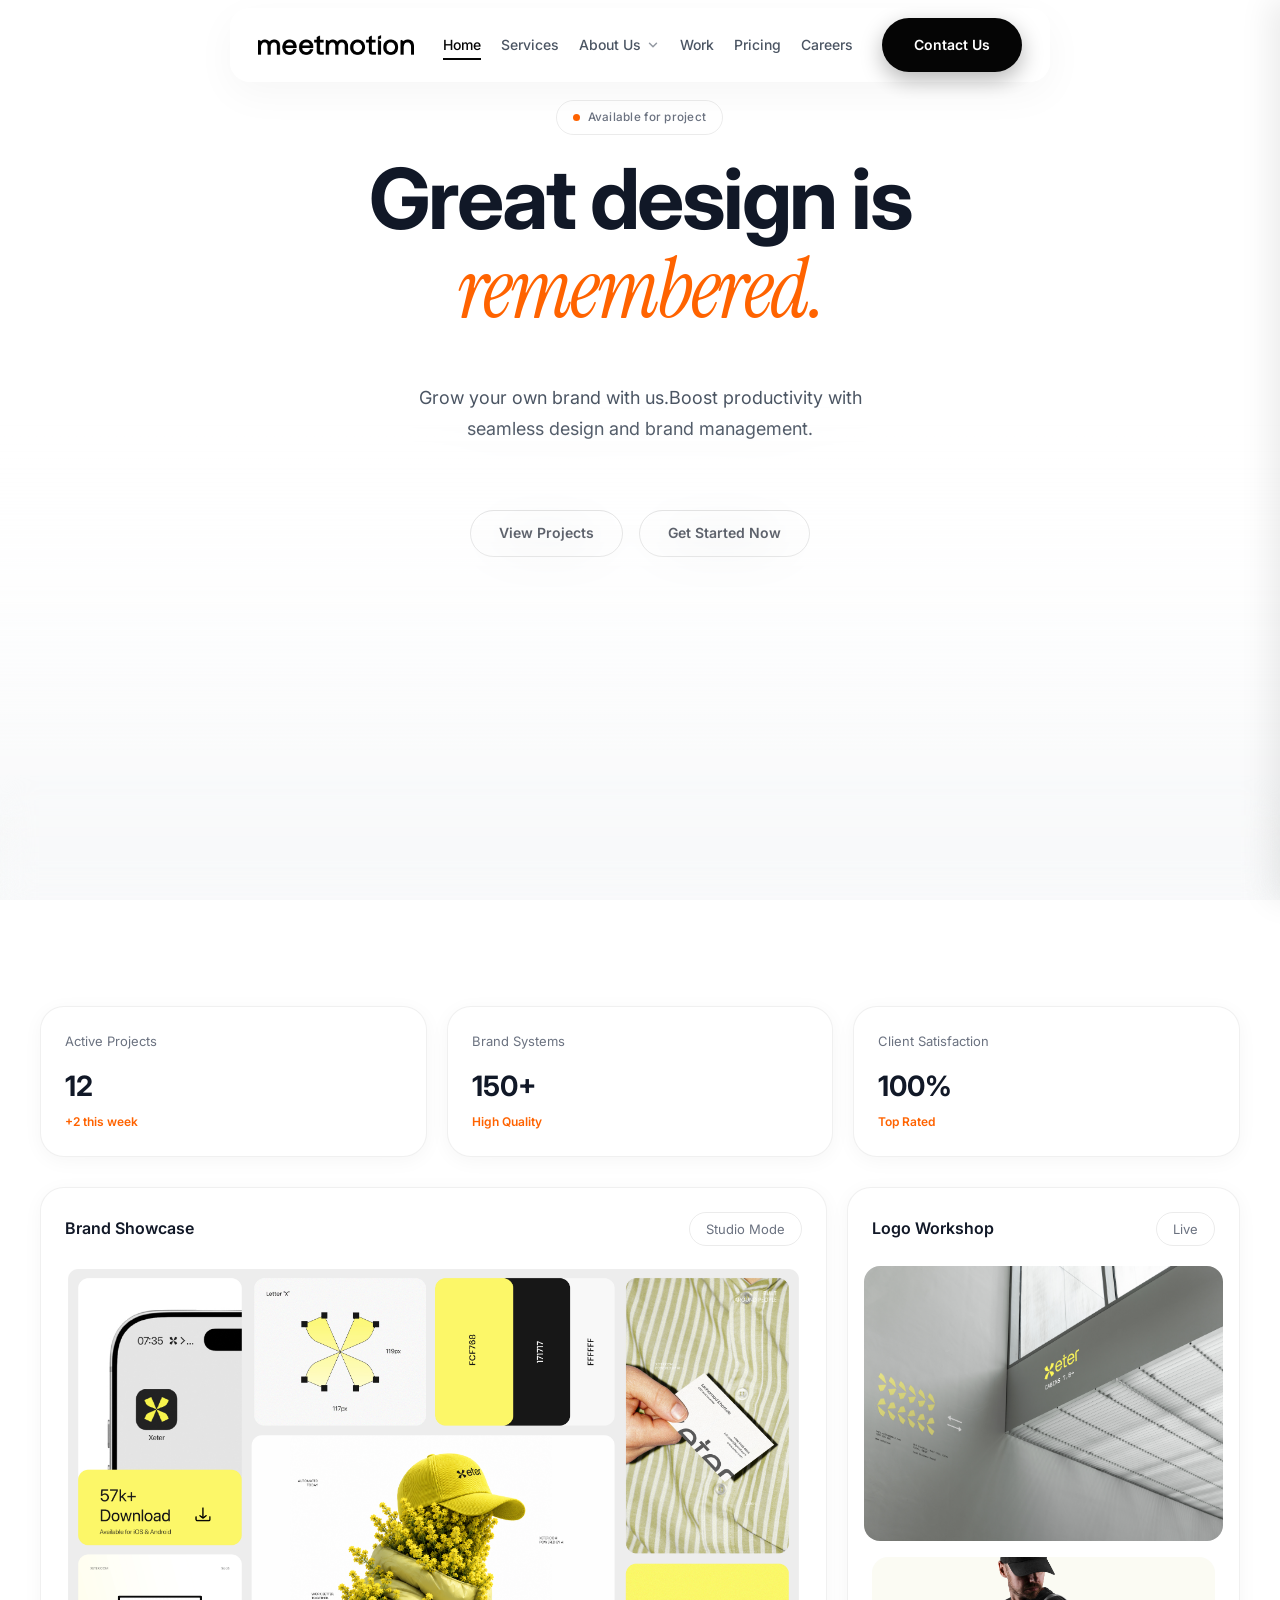
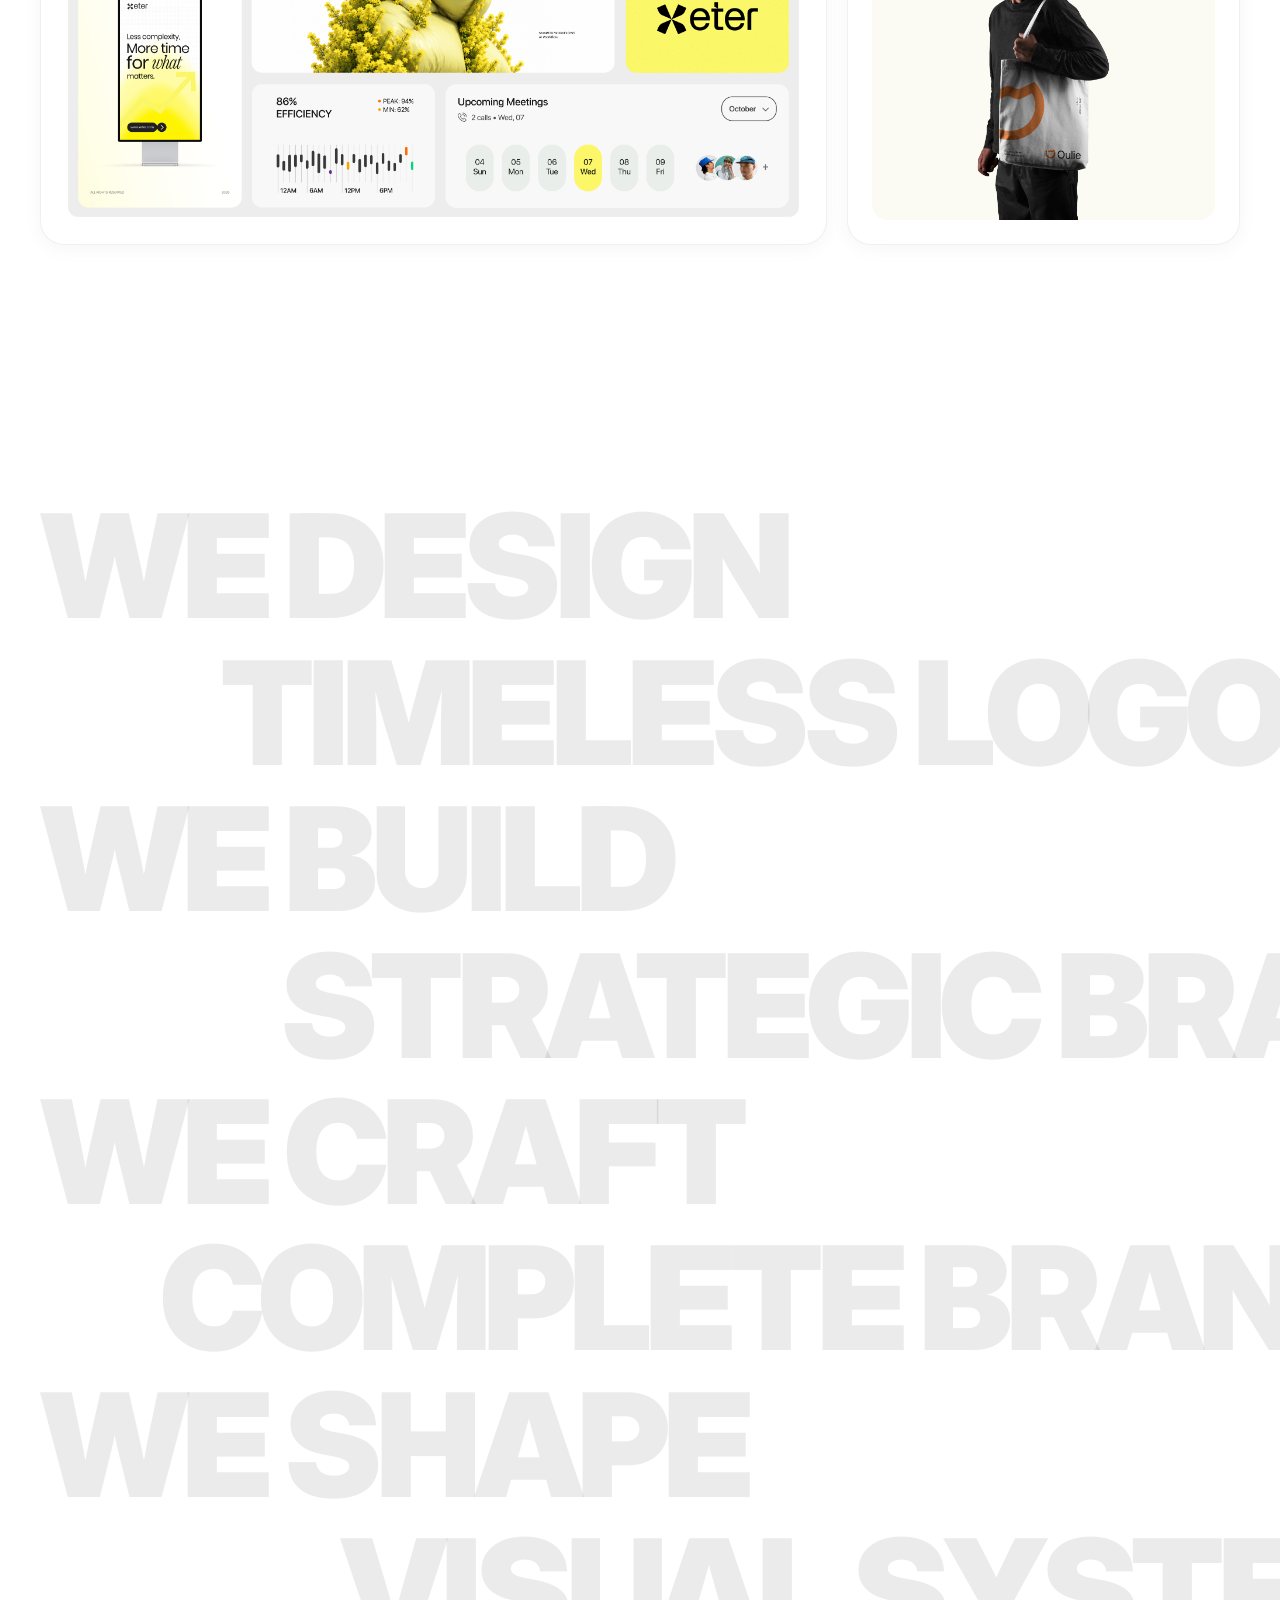
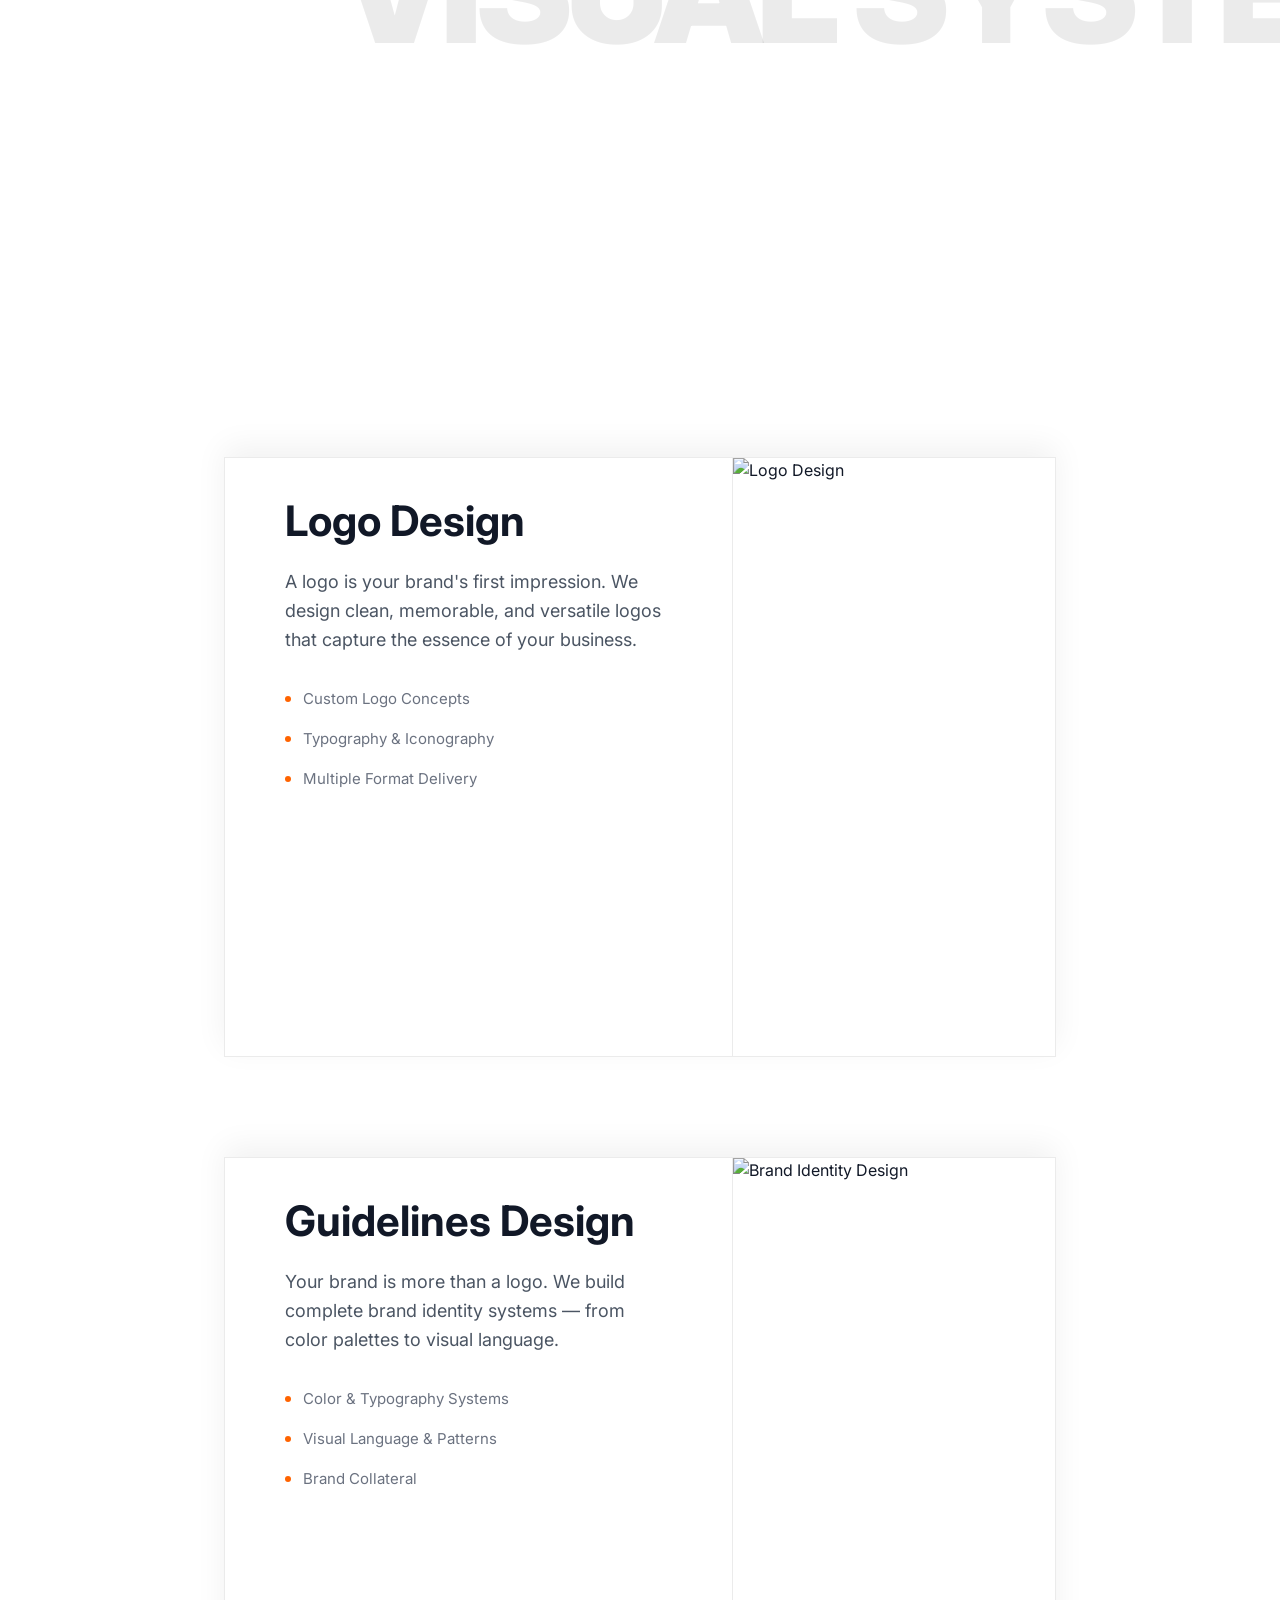
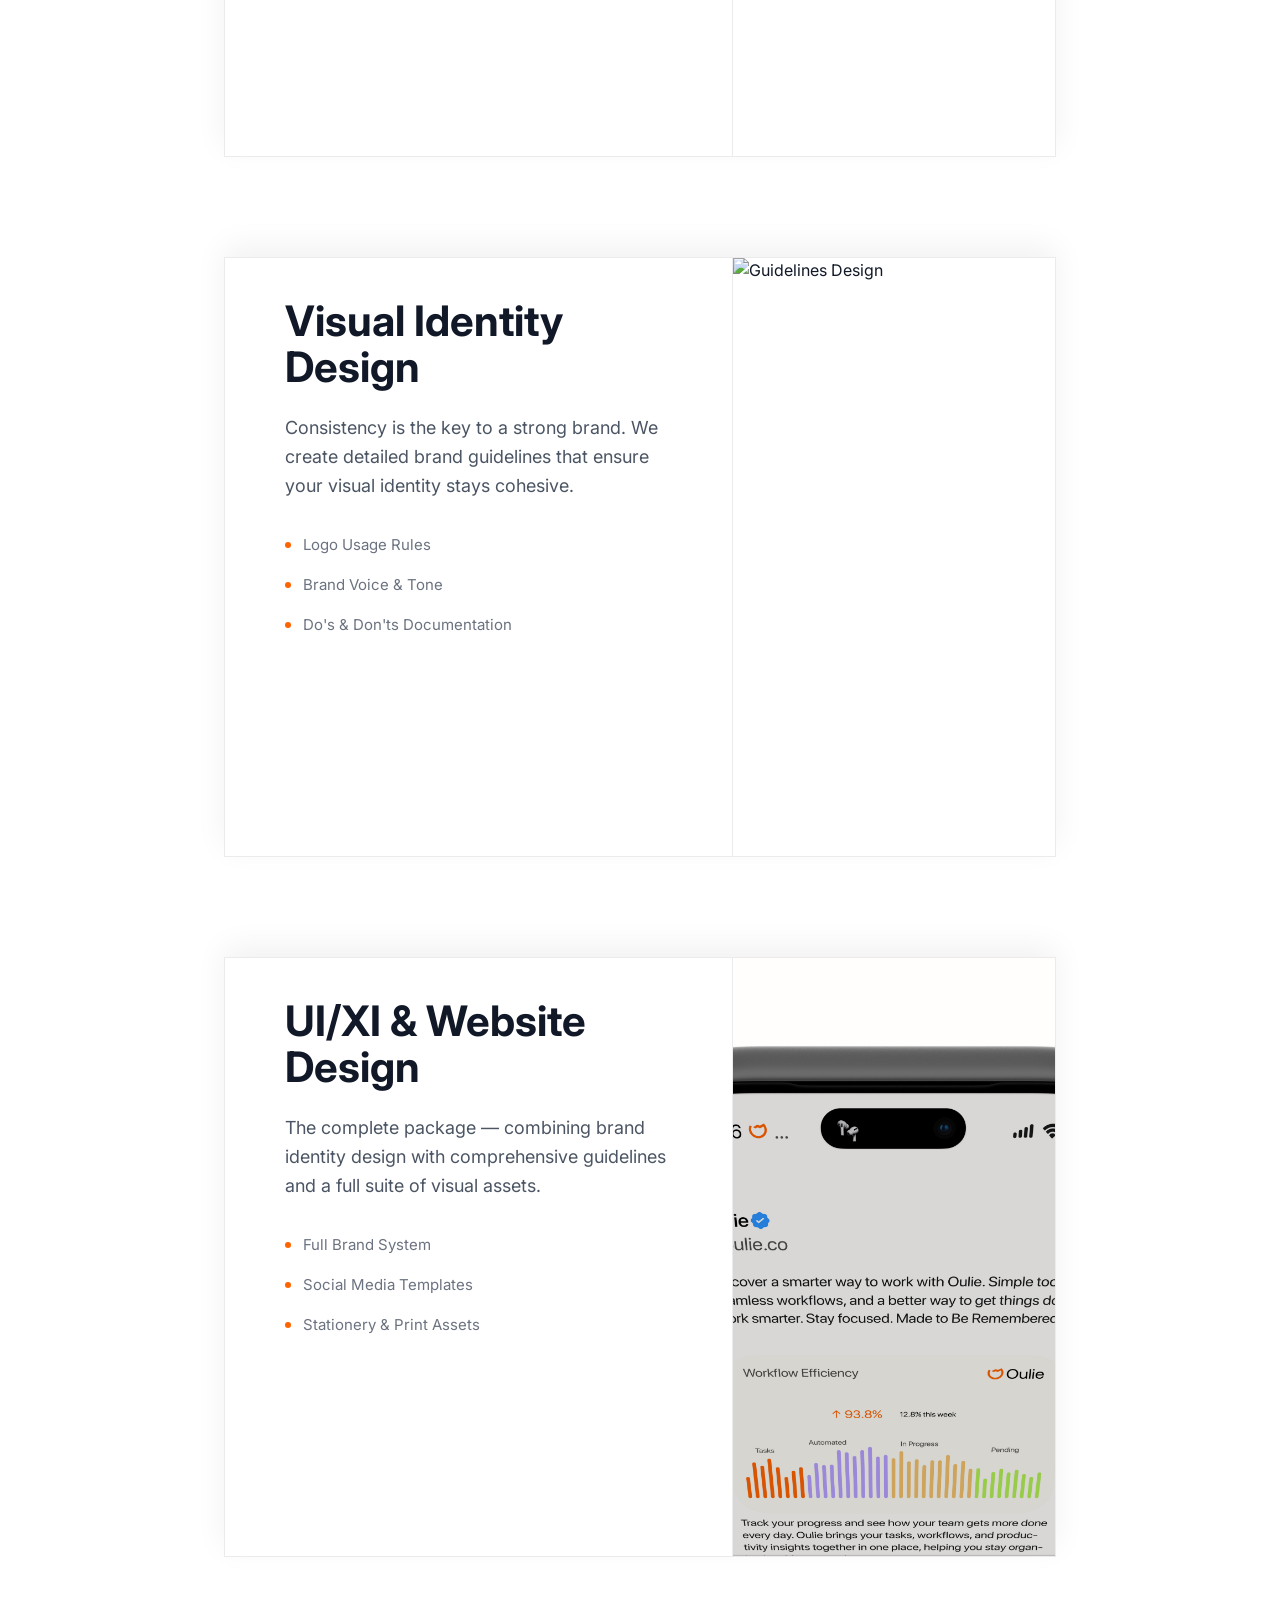
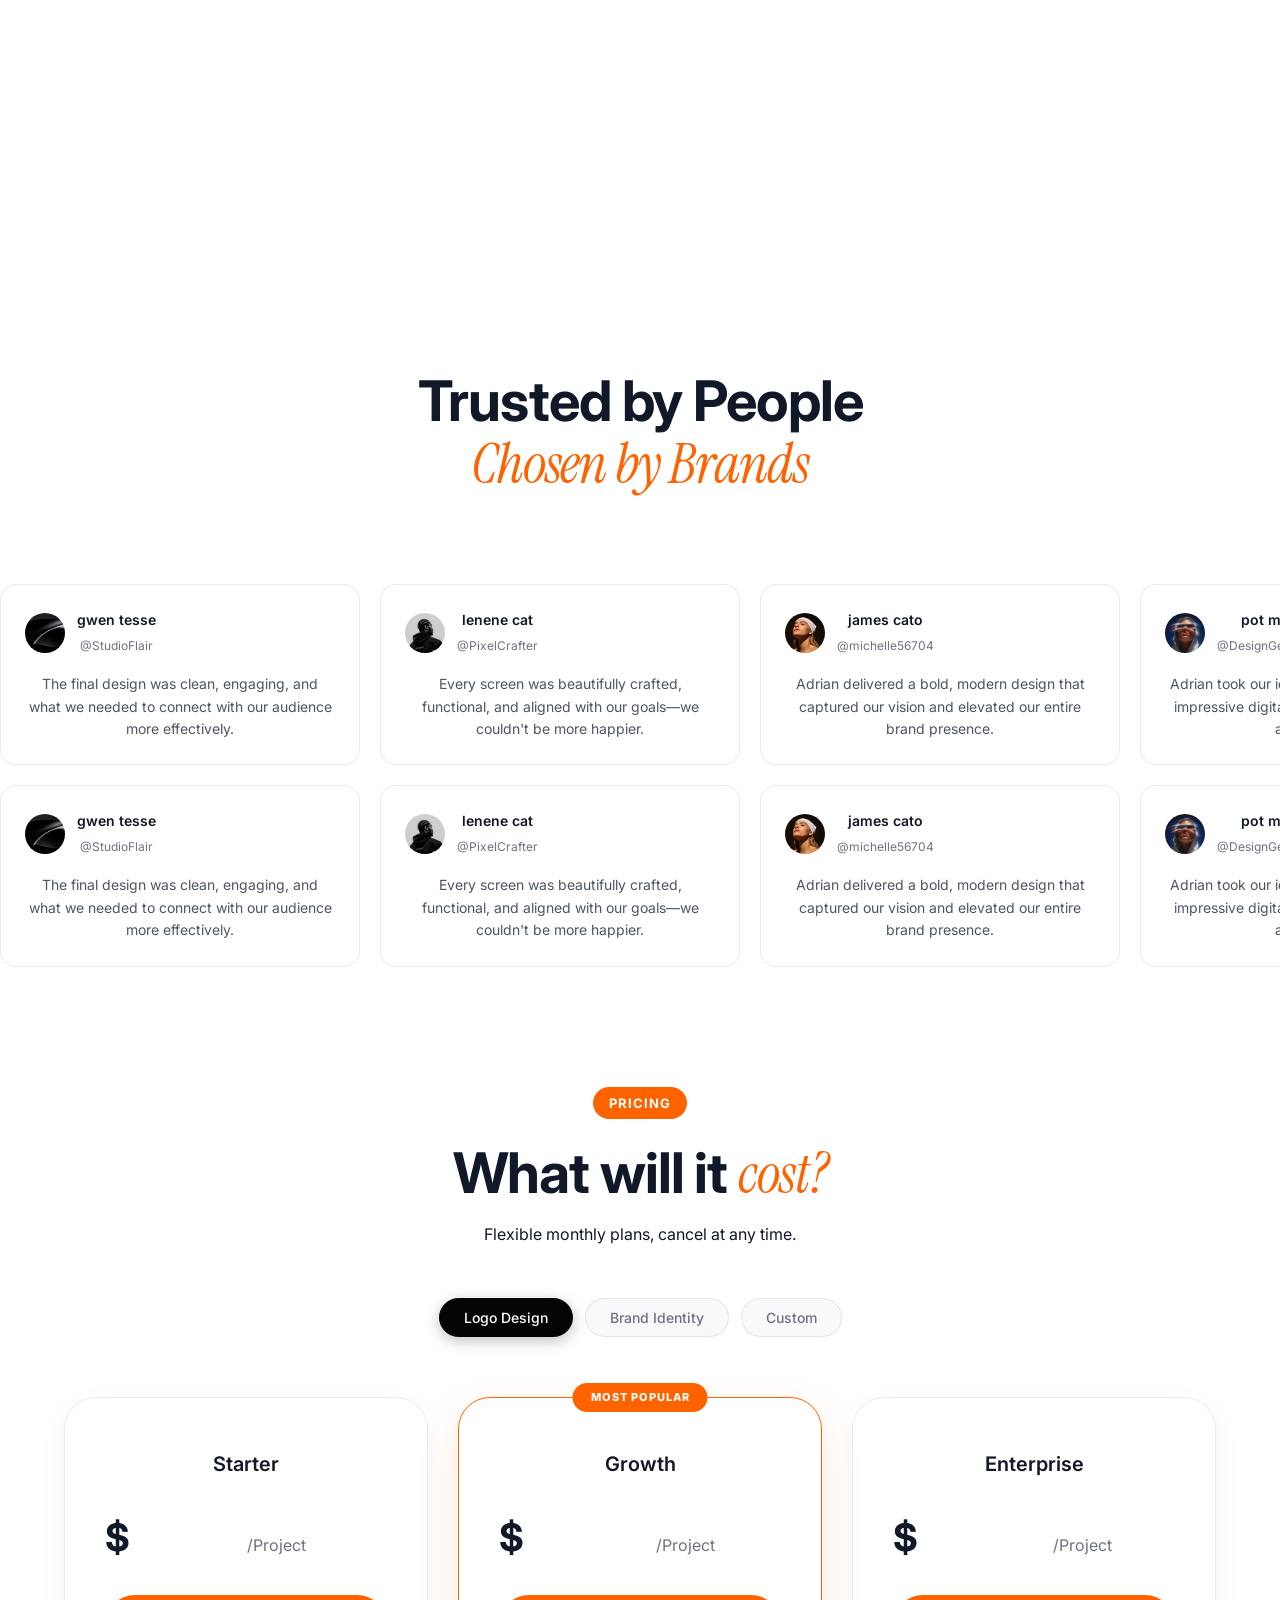
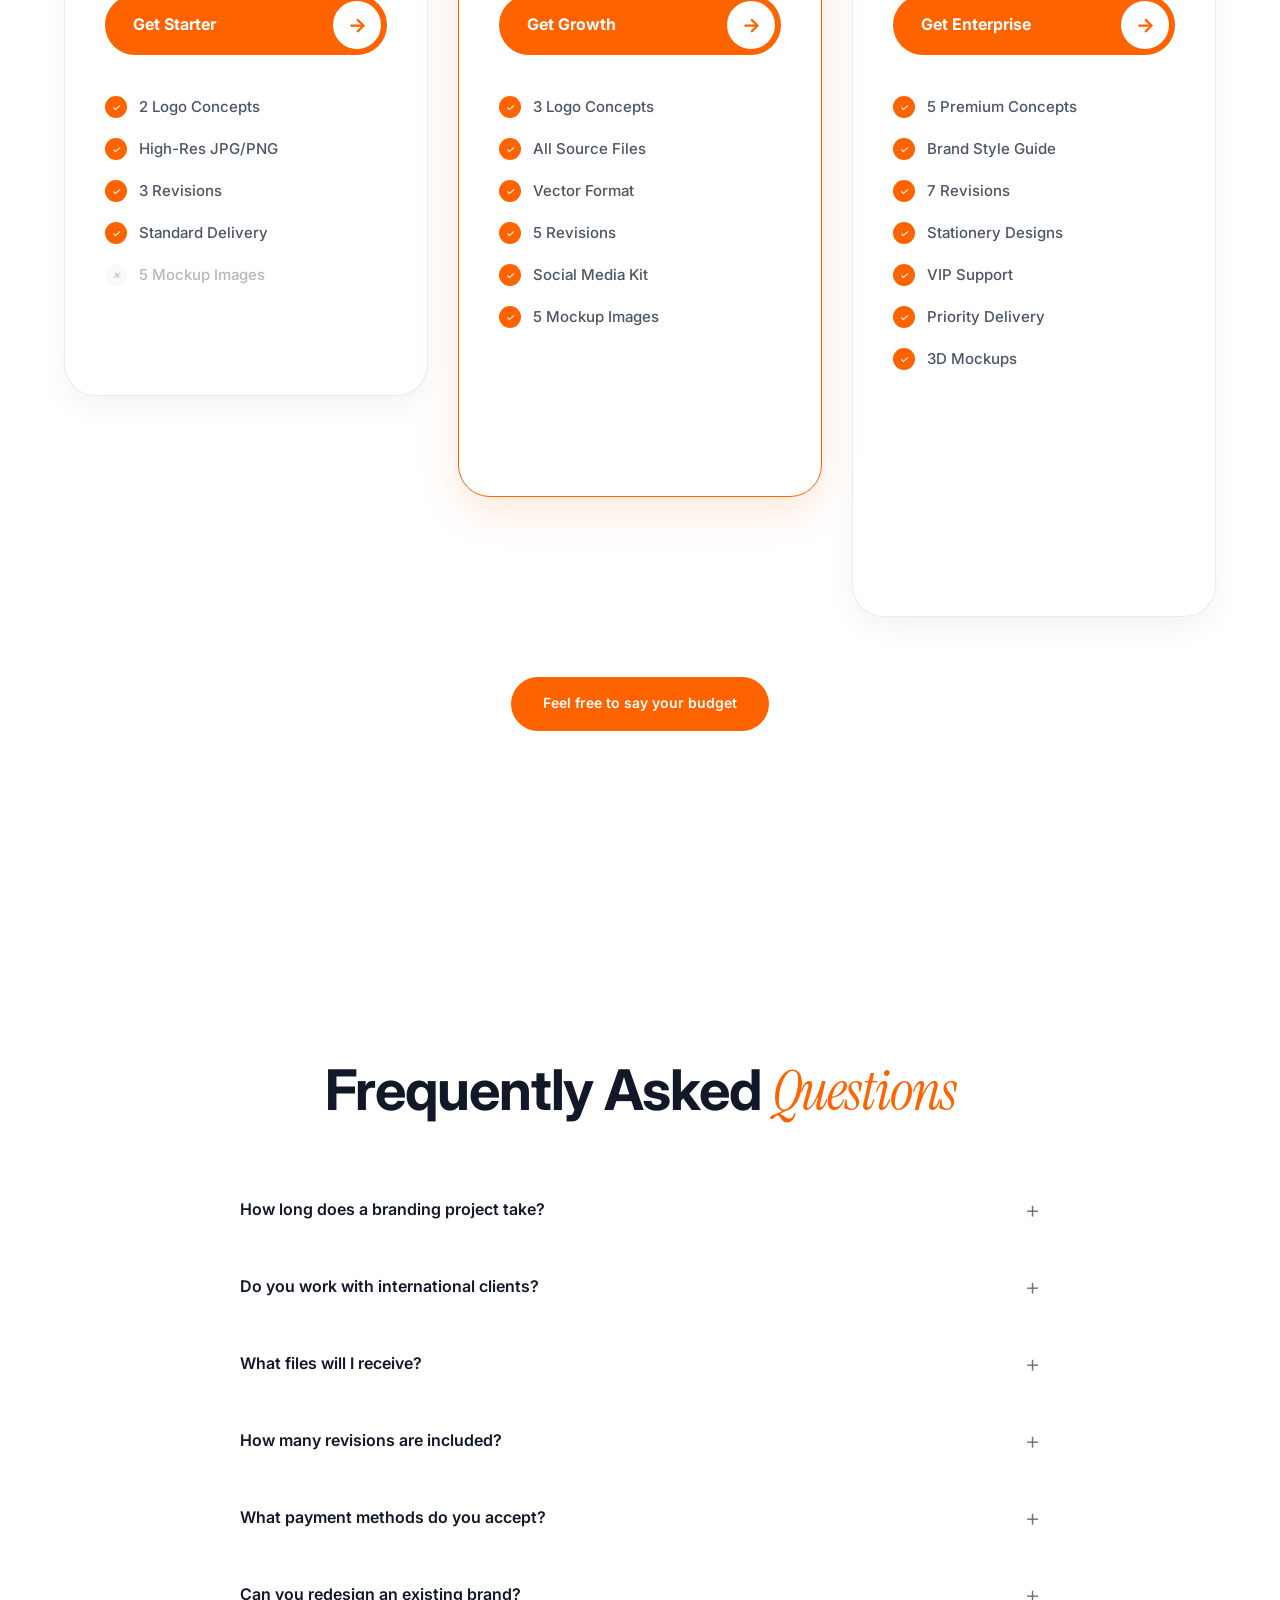
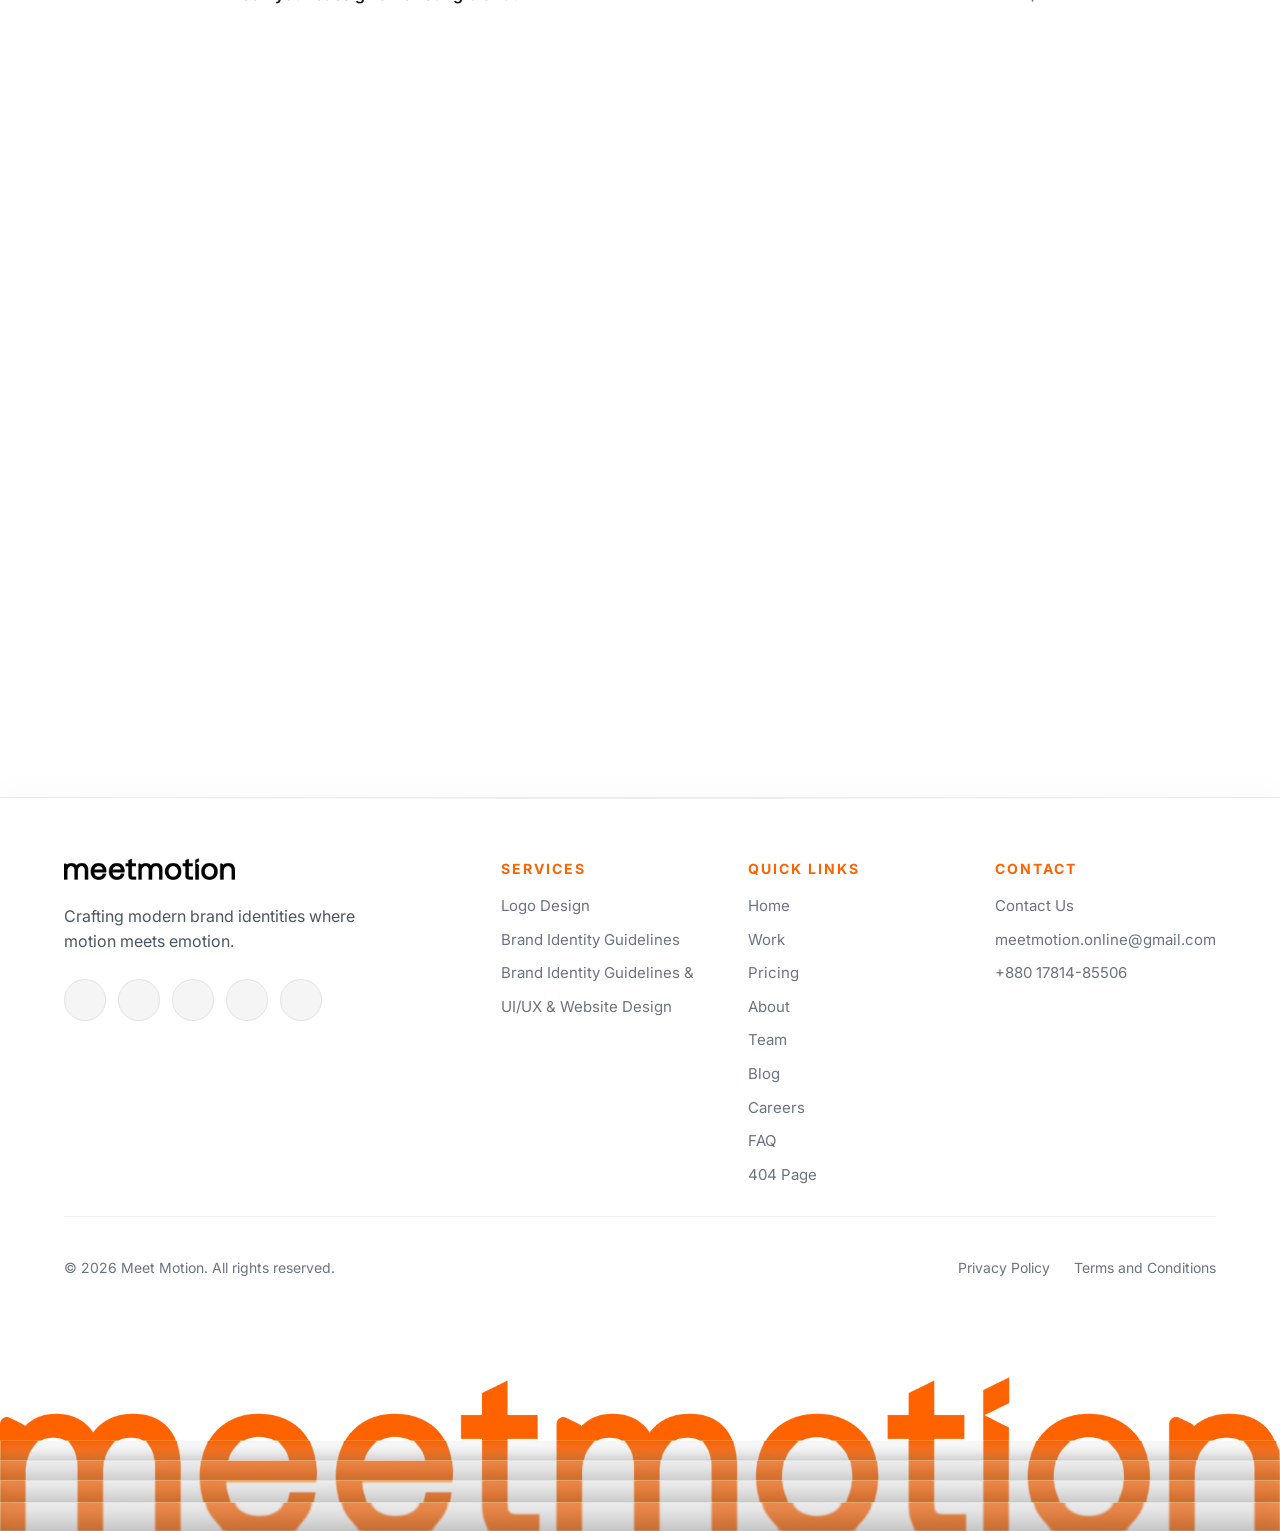
==== commit e4e91033: "Update index.html" ====
--- a/index.html
+++ b/index.html
@@ -10,8 +10,8 @@
     <meta name="description"
         content="Grow your own brand with us.Boost productivity with seamless design and brand management.">
     <link rel="icon" type="image/png" sizes="32x32" href="assets/assets/logo/favicon.png">
-    <link rel="shortcut icon" type="image/png" href="https://i.pinimg.com/736x/eb/e6/d0/ebe6d096cf34a4b1e7d92ce4741f7234.jpg">
-    <link rel="apple-touch-icon" href="https://i.pinimg.com/736x/eb/e6/d0/ebe6d096cf34a4b1e7d92ce4741f7234.jpg">
+    <link rel="shortcut icon" type="image/png" href="assets/assets/logo/favicon.png">
+    <link rel="apple-touch-icon" href="assets/assets/logo/favicon.png">
     <meta name="application-name" content="Meet Motion">
     <meta name="theme-color" content="#ffffff">
     <link rel="sitemap" type="application/xml" title="Sitemap" href="https://meetmotion.cc/sitemap.xml">
@@ -22,7 +22,7 @@
     <meta property="og:title" content="Meet Motion - Leading Global Brand Identity & Logo Design Agency">
     <meta property="og:description"
         content="Grow your own brand with us. Boost productivity with seamless design and brand management.">
-    <meta property="og:image" content="https://i.pinimg.com/736x/c8/25/fd/c825fdcafc73e5d2fc8935066fdfcbcc.jpg">
+    <meta property="og:image" content="https://i.pinimg.com/1200x/cf/94/df/cf94dfba9616514d965db83973b56086.jpg">
     <meta name="p:domain_verify" content="a98ca66b0b71af43f98be2a12dd5a432"/>
 
     <!-- Twitter -->
@@ -154,7 +154,7 @@
    
 
     <!-- ============ NAVBAR ============ -->
-    <header class="navbar" id="navbar">
+    <header class="navbar condensed" id="navbar">
         <div class="navbar__container">
             <a href="./" class="navbar__logo">
                 <img src="assets/assets/logo/005.png" alt="Meet Motion Logo" class="navbar__logo-img">
@@ -408,7 +408,7 @@
             <section class="services" id="services" style="padding: 0; background: transparent;">
                 <div class="container" style="padding: 0;">
                     <div class="section-header reveal">
-                        <h2 class="section-title">What We <em>Offer</em></h2>
+                        <h2 class="section-title">Our Premium<em>Services</em></h2>
                         <p class="section-subtitle reveal-fade" style="--delay:0.3s">We blend strategy and creativity to
                             build
                             brands that leave a lasting impression.</p>
@@ -492,6 +492,54 @@
 
 
 
+    <!-- ============ OUR PROCESS ============ -->
+    <section class="home-process" id="our-process">
+        <div class="container">
+            <div class="section-header reveal">
+                <div class="section-label">Our Process</div>
+                <h2 class="section-title">From first idea to <em>final impact</em></h2>
+                <p class="section-subtitle">A thoughtful, collaborative process that turns your vision into a brand built to move.</p>
+            </div>
+            <div class="home-process__grid">
+                <article class="home-process__card reveal">
+                    <div class="home-process__card-top">
+                        <i class="ph ph-magnifying-glass" aria-hidden="true"></i>
+                        <span>01</span>
+                    </div>
+                    <h3>Discover</h3>
+                    <div class="home-process__divider"></div>
+                    <p>We learn about your business, audience, goals, and what makes your brand different.</p>
+                </article>
+                <article class="home-process__card reveal">
+                    <div class="home-process__card-top">
+                        <i class="ph ph-lightbulb" aria-hidden="true"></i>
+                        <span>02</span>
+                    </div>
+                    <h3>Define</h3>
+                    <div class="home-process__divider"></div>
+                    <p>We shape a clear brand direction and strategy to guide every creative decision.</p>
+                </article>
+                <article class="home-process__card reveal">
+                    <div class="home-process__card-top">
+                        <i class="ph ph-pen-nib" aria-hidden="true"></i>
+                        <span>03</span>
+                    </div>
+                    <h3>Design</h3>
+                    <div class="home-process__divider"></div>
+                    <p>We bring the strategy to life with a distinctive identity made for your audience.</p>
+                </article>
+                <article class="home-process__card reveal">
+                    <div class="home-process__card-top">
+                        <i class="ph ph-rocket-launch" aria-hidden="true"></i>
+                        <span>04</span>
+                    </div>
+                    <h3>Deliver</h3>
+                    <div class="home-process__divider"></div>
+                    <p>We refine, finalize, and hand over the tools you need to launch with confidence.</p>
+                </article>
+            </div>
+        </div>
+    </section>
 
     <!-- ============ PORTFOLIO ============ -->
     <section class="portfolio" id="portfolio">
@@ -611,6 +659,69 @@
     </section>
 
 
+    <!-- ============ OUR TEAM ============ -->
+    <section class="home-team" id="team">
+        <div class="container">
+            <div class="section-header section-header--row reveal">
+                <div>
+                    <h2 class="section-title">The people behind<br>the <em>brands</em></h2>
+                </div>
+            </div>
+            <div class="home-team__grid">
+                <article class="home-team__card reveal">
+                    <div class="home-team__image">
+                        <img src="https://i.pinimg.com/1200x/10/78/8a/10788ab5cdefd768c05367c41d39296a.jpg"
+                            alt="Rahat Islam Apon, Founder and CEO" loading="lazy">
+                    </div>
+                    <h3>Rahat Islam Apon</h3>
+                    <p>Founder &amp; CEO</p>
+                </article>
+                <article class="home-team__card reveal">
+                    <div class="home-team__image">
+                        <img src="https://i.pinimg.com/736x/2c/b3/04/2cb3040646de4abe19b8acd3025ed95b.jpg"
+                            alt="Rawfun Bin Amin, Co-Founder and Brand Strategist" loading="lazy">
+                    </div>
+                    <h3>Rawfun Bin Amin</h3>
+                    <p>Co-Founder, Brand Strategist</p>
+                </article>
+
+                <br>
+                <article class="home-team__card reveal">
+                    <div class="home-team__image">
+                        <img src="https://i.pinimg.com/736x/fd/16/61/fd1661e37922f95caf71070edadf6f85.jpg"
+                            alt="Rima Khatun" loading="lazy">
+                    </div>
+                    <h3>Rima Khatun</h3>
+                    <p>Social Media Poster Designer</p>
+                </article>
+                <article class="home-team__card reveal">
+                    <div class="home-team__image">
+                        <img src="assets/team/priyanka.jpg" alt="Priyanka Das" loading="lazy">
+                    </div>
+                    <h3>Priyanka Das</h3>
+                    <p>Graphic Designer</p>
+                </article>
+                <article class="home-team__card reveal">
+                    <div class="home-team__image">
+                        <img src="https://i.pinimg.com/736x/c5/77/fe/c577fe991d7bfa2913940597e1a5a9c9.jpg"
+                            alt="Shidur Rahaman" loading="lazy">
+                    </div>
+                    <h3>Shidur Rahaman</h3>
+                    <p>Social Media &amp; Print Designer</p>
+                </article>
+                <article class="home-team__card reveal">
+                    <div class="home-team__image">
+                        <img src="https://i.pinimg.com/736x/fc/4c/04/fc4c04c8169c2315deaa94265d25887a.jpg"
+                            alt="Apurbo Paul" loading="lazy">
+                    </div>
+                    <h3>Apurbo Paul</h3>
+                    <p>Marketing Design Specialist</p>
+                </article>
+            </div>
+        </div>
+    </section>
+
+
     <!-- ============ TESTIMONIALS ============ -->
     <section class="testimonials" id="testimonials">
         <h2 class="section-title">Trusted by People<br><em>Chosen by Brands</em></h2>
@@ -880,7 +991,7 @@
             <div class="section-header fade-up">
                 <div class="pricing-intro text-center">
                     <p class="pricing-label-top">Pricing</p>
-                    <h2 class="section-title">What will it cost?</h2>
+                    <h2 class="section-title">What will it <em>cost?</em></h2>
                     <p class="section-description">Flexible monthly plans, cancel at any time.</p>
                 </div>
                 <div class="portfolio-filter pricing-filter fade-up">
@@ -1216,7 +1327,7 @@
     <section class="section" id="faq">
         <div class="container">
             <div class="section-header fade-up">
-                <h2 class="section-title">FAQ</h2>
+                <h2 class="section-title">Frequently Asked <em>Questions</em></h2>
             </div>
             <div class="faq-list stagger-reveal">
                 <div class="faq-item reveal-up">
--- a/css/style.css
+++ b/css/style.css
@@ -103,7 +103,7 @@
 .bottom-blur {
     position: fixed;
     inset: auto 0 0;
-    height: clamp(7rem, 22vh, 14rem);
+    height: clamp(6.25rem, 15vh, 8.75rem);
     z-index: 9;
     pointer-events: none;
 }
@@ -111,7 +111,7 @@
 .bottom-blur span {
     position: absolute;
     inset: 0;
-    opacity: 0.14;
+    opacity: 2;
 }
 
 .bottom-blur span:nth-child(1) {
@@ -147,6 +147,95 @@
     backdrop-filter: blur(16px);
     -webkit-mask-image: linear-gradient(to top, #000 0%, transparent 94%);
     mask-image: linear-gradient(to top, #000 0%, transparent 94%);
+}
+
+.back-to-top {
+    position: fixed;
+    right: 30px;
+    bottom: 30px;
+    z-index: 1001;
+    display: grid;
+    width: 58px;
+    height: 58px;
+    place-items: center;
+    overflow: hidden;
+    border: 1px solid rgba(255, 255, 255, 0.82);
+    border-radius: 50%;
+    background:
+        radial-gradient(circle at 28% 18%, rgba(255, 255, 255, 0.96), transparent 56%),
+        linear-gradient(145deg, rgba(255, 255, 255, 0.76), rgba(255, 255, 255, 0.34));
+    color: #f05a16;
+    box-shadow:
+        0 12px 34px rgba(17, 24, 39, 0.16),
+        0 3px 10px rgba(17, 24, 39, 0.08),
+        inset 0 1px 0 rgba(255, 255, 255, 0.95),
+        inset 0 -1px 0 rgba(255, 255, 255, 0.28);
+    -webkit-backdrop-filter: blur(22px) saturate(180%);
+    backdrop-filter: blur(22px) saturate(180%);
+    cursor: pointer;
+    opacity: 0;
+    pointer-events: none;
+    transform: translateY(10px);
+    transition: opacity 0.3s ease, transform 0.3s cubic-bezier(0.2, 0.8, 0.2, 1), box-shadow 0.3s ease;
+}
+
+.back-to-top::before {
+    position: absolute;
+    inset: 4px;
+    border: 1px solid rgba(255, 255, 255, 0.46);
+    border-radius: inherit;
+    content: '';
+    pointer-events: none;
+}
+
+.back-to-top.is-visible {
+    opacity: 1;
+    pointer-events: auto;
+    transform: translateY(0);
+}
+
+.back-to-top:hover {
+    transform: translateY(-3px);
+    box-shadow:
+        0 16px 38px rgba(17, 24, 39, 0.2),
+        0 4px 12px rgba(240, 90, 22, 0.12),
+        inset 0 1px 0 rgba(255, 255, 255, 1),
+        inset 0 -1px 0 rgba(255, 255, 255, 0.34);
+}
+
+.back-to-top:active {
+    transform: translateY(-1px) scale(0.97);
+}
+
+.back-to-top:focus-visible {
+    outline: 2px solid #ff6300;
+    outline-offset: 3px;
+}
+
+.back-to-top svg {
+    position: relative;
+    z-index: 1;
+    width: 22px;
+    height: 22px;
+    fill: none;
+    stroke: currentColor;
+    stroke-linecap: round;
+    stroke-linejoin: round;
+    stroke-width: 1.8;
+    transition: transform 0.3s cubic-bezier(0.2, 0.8, 0.2, 1);
+}
+
+.back-to-top:hover svg {
+    transform: translateY(-2px);
+}
+
+@media (max-width: 600px) {
+    .back-to-top {
+        right: 18px;
+        bottom: 18px;
+        width: 52px;
+        height: 52px;
+    }
 }
 
 /* Cursor Interactive States */
@@ -301,6 +390,13 @@
     color: var(--primary);
 }
 
+.home .section-title em {
+    font-family: 'Instrument Serif', serif;
+    font-style: italic;
+    font-weight: 400;
+    color: #ff6300;
+}
+
 .section-subtitle {
     font-size: clamp(14px, 1.6vw, 17px);
     color: var(--text-secondary);
@@ -460,7 +556,7 @@
 .final-cta {
     padding: 120px 0;
     text-align: center;
-    background: radial-gradient(circle at center, rgba(255, 99, 0, 0.06) 0%, transparent 70%);
+    background: #ffffff;
 }
 
 .final-cta__content {
@@ -576,7 +672,7 @@
 
 .navbar__link:hover,
 .navbar__link.active {
-    color: var(--primary);
+    color: #050505;
 }
 
 .navbar__link::after {
@@ -586,7 +682,7 @@
     left: 0;
     width: 0;
     height: 2px;
-    background: var(--primary);
+    background: #050505;
     transition: width 0.3s;
 }
 
@@ -626,7 +722,7 @@
 
 .navbar__dropdown-trigger:hover,
 .navbar__dropdown-trigger.active {
-    color: var(--primary);
+    color: #050505;
     background: none;
     border-color: transparent;
 }
@@ -642,7 +738,7 @@
     left: 0;
     width: 0;
     height: 2px;
-    background: var(--primary);
+    background: #050505;
     transition: width 0.3s;
 }
 
@@ -724,12 +820,12 @@
 }
 
 .navbar__dropdown-item:hover {
-    background: rgba(255, 99, 0, 0.08);
-    color: var(--primary);
+    background: rgba(0, 0, 0, 0.05);
+    color: #050505;
 }
 
 .navbar__dropdown-item.active {
-    color: var(--primary);
+    color: #050505;
 }
 
 .navbar__dropdown-item-icon {
@@ -782,7 +878,7 @@
 .navbar__mobile-link.active,
 .navbar__mobile-dropdown-trigger.open,
 .navbar__mobile-dropdown-trigger.active {
-    color: var(--primary);
+    color: #050505;
 }
 
 .navbar__mobile-dropdown-list {
@@ -1000,7 +1096,7 @@
 }
 
 .navbar__mobile-link:hover {
-    color: var(--primary);
+    color: #050505;
 }
 
 .navbar > .navbar__container > .btn--premium.active::after {
@@ -1012,6 +1108,23 @@
     height: 2px;
     background: currentColor;
     transform: translateX(-50%);
+}
+
+.navbar > .navbar__container > a.btn--premium,
+.navbar > .navbar__container > a.btn--premium:hover {
+    background: #050505;
+    color: #ffffff;
+    text-decoration: none;
+    box-shadow: 0 8px 22px rgba(0, 0, 0, 0.288);
+}
+
+.navbar > .navbar__container > a.btn--premium:hover {
+    background: #111111;
+    box-shadow: 0 12px 28px rgba(0, 0, 0, 0.288);
+}
+
+.navbar > .navbar__container > a.btn--premium.active::after {
+    content: none;
 }
 
 .navbar__mobile-socials {
@@ -1709,8 +1822,7 @@
     height: 170px;
     width: 170px;
     object-fit: contain;
-    opacity: 100%;
-    mix-blend-mode: multiply;
+    opacity: 1;
     flex-shrink: 0;
     user-select: none;
     -webkit-user-drag: none;
@@ -2058,6 +2170,219 @@
     }
 }
 
+/* ---------- HOME PROCESS ---------- */
+.home-process {
+    padding: 110px 0;
+    background: #ffffff;
+}
+
+.home-process .section-header {
+    margin-bottom: 52px;
+}
+
+.home-process__grid {
+    display: grid;
+    grid-template-columns: repeat(4, minmax(0, 1fr));
+    gap: 16px;
+}
+
+.home-process__card.reveal {
+    min-height: 360px;
+    display: flex;
+    flex-direction: column;
+    padding: 28px 24px;
+    overflow: hidden;
+    border: 1px solid rgba(255, 99, 0, 0.3);
+    border-radius: 8px;
+    background: linear-gradient(145deg, #1b1b1b, #080808 72%, #111111);
+    color: var(--white);
+    box-shadow: 0 16px 36px rgba(255, 99, 0, 0.14);
+    opacity: 0;
+    transform: translate3d(0, 72px, 0);
+    transition:
+        opacity 0.85s cubic-bezier(0.16, 1, 0.3, 1),
+        transform 0.85s cubic-bezier(0.16, 1, 0.3, 1),
+        box-shadow 0.35s ease;
+    transition-delay: var(--delay, 0s);
+    will-change: opacity, transform;
+}
+
+.home-process__card.reveal.visible {
+    opacity: 1;
+    transform: translate3d(0, 0, 0);
+}
+
+.home-process__card:hover {
+    transform: translate3d(0, -6px, 0);
+    box-shadow: 0 22px 44px rgba(255, 99, 0, 0.22);
+}
+
+.home-process__card-top {
+    display: flex;
+    align-items: flex-start;
+    justify-content: space-between;
+    margin-bottom: auto;
+}
+
+.home-process__card-top i {
+    font-size: 42px;
+    line-height: 1;
+    color: var(--primary);
+}
+
+.home-process__card-top span {
+    font-size: 13px;
+    font-weight: 600;
+    letter-spacing: 0.12em;
+    color: var(--primary);
+}
+
+.home-process__card h3 {
+    margin: 56px 0 14px;
+    font-size: clamp(22px, 2vw, 28px);
+    font-weight: 600;
+    line-height: 1.2;
+}
+
+.home-process__divider {
+    height: 1px;
+    margin-bottom: 16px;
+    background: linear-gradient(90deg, var(--primary), rgba(255, 99, 0, 0.18));
+}
+
+.home-process__card p {
+    max-width: 34ch;
+    color: rgba(255, 255, 255, 0.9);
+    font-size: 14px;
+    line-height: 1.65;
+}
+
+@media (max-width: 1024px) {
+    .home-process__grid {
+        grid-template-columns: repeat(2, minmax(0, 1fr));
+    }
+
+    .home-process__card.reveal {
+        min-height: 320px;
+    }
+}
+
+@media (max-width: 600px) {
+    .home-process {
+        padding: 76px 0;
+    }
+
+    .home-process__grid {
+        grid-template-columns: 1fr;
+        gap: 14px;
+    }
+
+    .home-process__card.reveal {
+        min-height: 290px;
+    }
+}
+
+@media (prefers-reduced-motion: reduce) {
+    .home-process__card.reveal,
+    .home-process__card.reveal.visible {
+        opacity: 1;
+        transform: none;
+        transition: none;
+        will-change: auto;
+    }
+}
+
+/* ---------- HOME TEAM ---------- */
+.home-team {
+    padding: 110px 0;
+    background: #ffffff;
+}
+
+.home-team .section-header {
+    margin-bottom: 48px;
+}
+
+.home-team .section-header--row {
+    justify-content: center;
+    align-items: center;
+    text-align: center;
+}
+
+.home-team .section-label {
+    margin-inline: auto;
+}
+
+.home-team .section-header--row > div {
+    width: 100%;
+}
+
+.home-team .section-header--row > .btn {
+    margin-inline: auto;
+}
+
+.home-team__grid {
+    display: grid;
+    grid-template-columns: repeat(3, minmax(0, 1fr));
+    gap: 36px 24px;
+}
+
+.home-team__card {
+    min-width: 0;
+}
+
+.home-team__image {
+    aspect-ratio: 4 / 5;
+    overflow: hidden;
+    background: var(--bg-secondary);
+}
+
+.home-team__image img {
+    width: 100%;
+    height: 100%;
+    object-fit: cover;
+    filter: grayscale(100%) contrast(1.05);
+    transition: filter 0.6s ease, transform 0.8s cubic-bezier(0.16, 1, 0.3, 1);
+}
+
+.home-team__card:hover .home-team__image img {
+    filter: grayscale(0%) contrast(1);
+    transform: scale(1.04);
+}
+
+.home-team__card h3 {
+    margin-top: 18px;
+    font-size: 18px;
+    font-weight: 600;
+    letter-spacing: -0.02em;
+}
+
+.home-team__card p {
+    margin-top: 5px;
+    color: var(--text-muted);
+    font-size: 12px;
+    font-weight: 500;
+    letter-spacing: 0.06em;
+    text-transform: uppercase;
+}
+
+@media (max-width: 809px) {
+    .home-team__grid {
+        grid-template-columns: repeat(2, minmax(0, 1fr));
+        gap: 28px 18px;
+    }
+}
+
+@media (max-width: 600px) {
+    .home-team {
+        padding: 76px 0;
+    }
+
+    .home-team .section-header--row {
+        align-items: center;
+        flex-direction: column;
+    }
+}
+
 /* ---------- STATS ---------- */
 .stats {
     padding: 100px 0;
@@ -2161,10 +2486,17 @@
     }
 }
 
+.services > .container {
+    width: 100%;
+    max-width: none;
+    padding-inline: 0;
+}
+
 .services__card {
     position: sticky;
-    height: 500px;
-    width: 100%;
+    height: 600px;
+    width: 65%;
+    margin-inline: auto;
     margin-bottom: 100px;
     background: #ffffff;
     border: 1px solid var(--border);
@@ -2175,24 +2507,18 @@
     transition:
         border-color 0.4s ease,
         box-shadow 0.4s ease,
-        background 0.4s ease,
-        transform 0.4s cubic-bezier(0.16, 1, 0.3, 1),
-        filter 0.4s ease,
-        opacity 0.4s ease;
+        background 0.4s ease;
     transform-origin: center top;
+    will-change: transform, opacity;
 }
 
 .services__card:hover {
-    transform: translateY(-5px);
-    border-color: rgba(255, 99, 0, 0.3);
+    border-color: rgba(255, 98, 0, 0);
     box-shadow: 0 10px 40px rgba(0, 0, 0, 0.12);
 }
 
 /* Card Depth Effect State */
 .services__card.past {
-    transform: scale(0.96) translateY(-10px);
-    filter: brightness(0.96);
-    opacity: 0.9;
     pointer-events: none;
 }
 
@@ -2291,6 +2617,7 @@
 
 @media (max-width: 991px) {
     .services__card {
+        width: 90%;
         flex-direction: column;
         height: auto;
         min-height: 600px;
@@ -3116,9 +3443,9 @@
 
 .pricing-filter .filter-btn.active {
     color: #ffffff;
-    background: #ff6300;
-    border-color: #ff6300;
-    box-shadow: 0 4px 15px rgba(255, 99, 0, 0.3);
+    background: #050505;
+    border-color: #050505;
+    box-shadow: 0 4px 15px rgba(0, 0, 0, 0.24);
 }
 
 /* ---------- UPDATED PRICING DESIGN ---------- */
@@ -3989,6 +4316,14 @@
     color: var(--primary);
 }
 
+.home .section-title.split-text em .word,
+.home .section-title.split-text em .word-inner {
+    font-family: 'Instrument Serif', serif;
+    font-style: italic;
+    font-weight: 400;
+    color: #ff6300;
+}
+
 @media (prefers-reduced-motion: reduce) {
     .split-text .word-inner {
         opacity: 1;
@@ -4059,7 +4394,6 @@
 
 /* ---------- CARD 3D TILT HOVER ---------- */
 .process__card,
-.services__card,
 .results__card,
 .why-us__feature {
     transform-style: preserve-3d;
@@ -4067,11 +4401,17 @@
 }
 
 .process__card:hover,
-.services__card:hover,
 .results__card:hover,
 .why-us__feature:hover {
     transform: translateY(-6px) rotateX(2deg) rotateY(-2deg);
     box-shadow: 0 20px 40px rgba(0, 0, 0, 0.3);
+}
+
+.services__card.reveal,
+.services__card.reveal.visible {
+    opacity: var(--stack-opacity, 1);
+    transform: translate3d(0, var(--stack-y, 0px), 0) scale(var(--stack-scale, 1));
+    transition: border-color 0.4s ease, box-shadow 0.4s ease, background 0.4s ease;
 }
 
 /* ---------- BUTTON HOVER PULSE ---------- */
